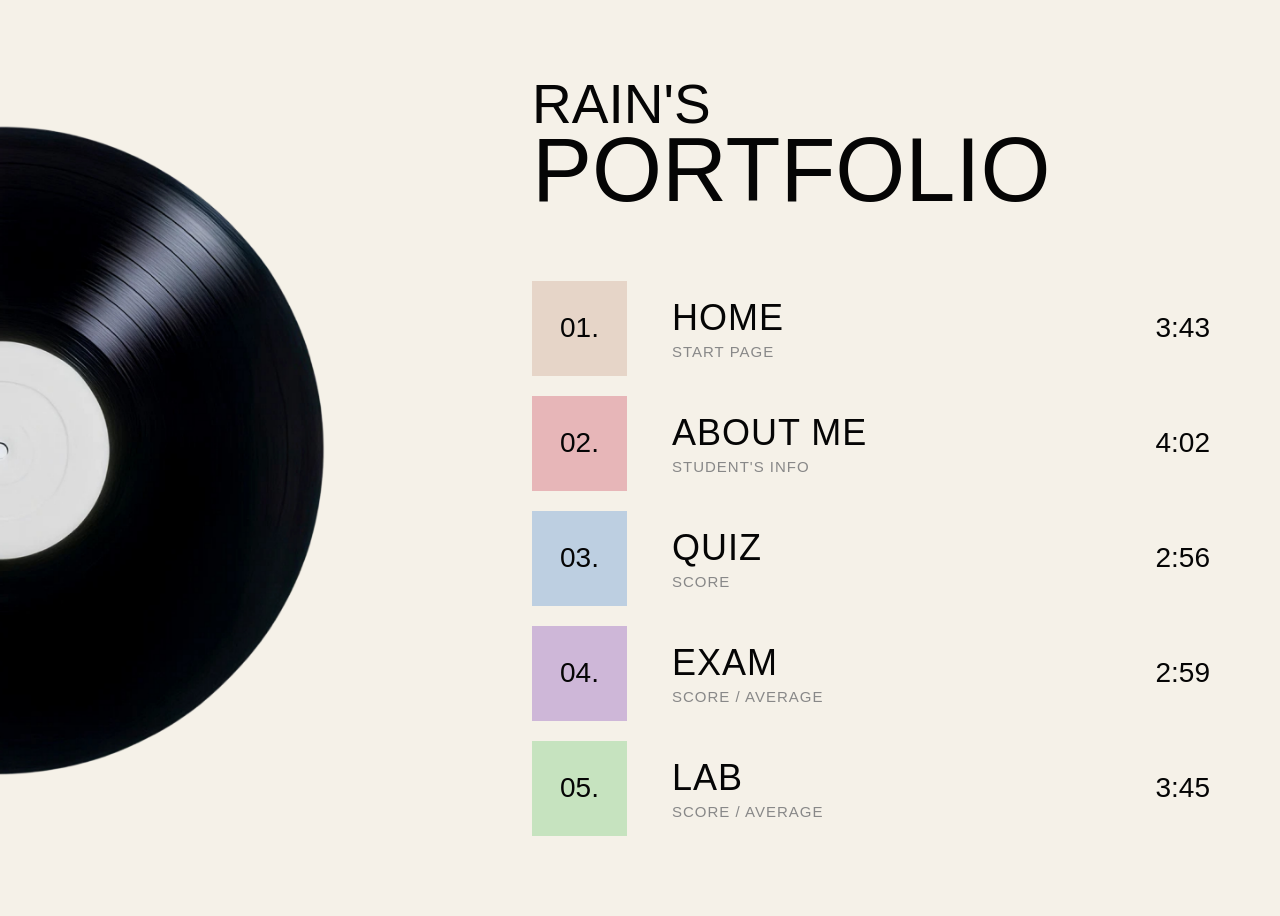
==== index.html @ 3cf951f6 "Fix image source path in index.html Updated image source path for vinyl record." ====
<!DOCTYPE html>
<html lang="en">

<head>
    <meta charset="UTF-8">
    <meta name="viewport" content="width=device-width, initial-scale=1.0">

    <title>Rain's Portfolio</title>

    <link rel="stylesheet" href="style.css">
</head>

<body>

    <div class="portfolio">

        <!-- LEFT SIDE -->
        <section class="left-side">

            <img src="vinyl.png" alt="Vinyl record" class="vinyl">

        </section>


        <!-- RIGHT SIDE -->
        <section class="right-side">

            <h1>
                <span>RAIN'S</span>
                PORTFOLIO
            </h1>


            <!-- MENU -->

            <div class="menu">

                <a href="#" class="menu-item">

                    <div class="number home">
                        01.
                    </div>

                    <div class="info">
                        <div class="title">HOME</div>
                        <div class="subtitle">START PAGE</div>
                    </div>

                    <div class="time">
                        3:43
                    </div>

                </a>


                <a href="about.html" class="menu-item">

                    <div class="number about">
                        02.
                    </div>

                    <div class="info">
                        <div class="title">ABOUT ME</div>
                        <div class="subtitle">STUDENT'S INFO</div>
                    </div>

                    <div class="time">
                        4:02
                    </div>

                </a>


                <a href="quiz.html" class="menu-item">

                    <div class="number quiz">
                        03.
                    </div>

                    <div class="info">
                        <div class="title">QUIZ</div>
                        <div class="subtitle">SCORE</div>
                    </div>

                    <div class="time">
                        2:56
                    </div>

                </a>


                <a href="exam.html" class="menu-item">

                    <div class="number exam">
                        04.
                    </div>

                    <div class="info">
                        <div class="title">EXAM</div>
                        <div class="subtitle">SCORE / AVERAGE</div>
                    </div>

                    <div class="time">
                        2:59
                    </div>

                </a>


                <a href="lab.html" class="menu-item">

                    <div class="number lab">
                        05.
                    </div>

                    <div class="info">
                        <div class="title">LAB</div>
                        <div class="subtitle">SCORE / AVERAGE</div>
                    </div>

                    <div class="time">
                        3:45
                    </div>

                </a>

            </div>

        </section>

    </div>

</body>

</html>
---- style.css ----
* {
    margin: 0;
    padding: 0;
    box-sizing: border-box;
}


body {
    background-color: #f5f1e8;
    color: #050505;
    font-family: Arial, Helvetica, sans-serif;
}


/* MAIN PAGE */

.portfolio {
    min-height: 100vh;
    display: flex;
    overflow: hidden;
}


/* LEFT SIDE */

.left-side {
    width: 40%;
    height: 100vh;

    display: flex;
    align-items: center;

    overflow: hidden;
}


.vinyl {
    width: 700px;
    height: 700px;

    object-fit: contain;

    position: relative;
    left: -350px;
}


/* RIGHT SIDE */

.right-side {
    width: 60%;

    padding: 80px 70px 60px 20px;
}


/* TITLE */

h1 {
    font-size: 90px;
    font-weight: 400;

    line-height: 0.9;

    margin-bottom: 70px;
}


h1 span {
    display: block;

    font-size: 55px;
}


/* MENU */

.menu {
    width: 100%;
}


.menu-item {
    display: flex;
    align-items: center;

    width: 100%;

    margin-bottom: 20px;

    text-decoration: none;

    color: #050505;
}


/* NUMBER BOX */

.number {
    width: 95px;
    height: 95px;

    display: flex;
    align-items: center;
    justify-content: center;

    flex-shrink: 0;

    font-size: 28px;
}


/* COLORS */

.home {
    background-color: #e6d5c8;
}

.about {
    background-color: #e7b6b8;
}

.quiz {
    background-color: #bdcfe1;
}

.exam {
    background-color: #ceb7d8;
}

.lab {
    background-color: #c6e3bf;
}


/* MENU TEXT */

.info {
    margin-left: 45px;
}


.title {
    font-size: 36px;
    letter-spacing: 1px;
}


.subtitle {
    margin-top: 4px;

    font-size: 15px;

    color: #888;
    letter-spacing: 1px;
}


/* TIME */

.time {
    margin-left: auto;

    font-size: 28px;
}


/* HOVER */

.menu-item:hover .title {
    text-decoration: underline;
}


.menu-item:hover .number {
    transform: scale(1.05);

    transition: 0.2s;
}


/* ABOUT ME PAGE */

.about-page {
    min-height: 100vh;
    background-color: #f5f1e8;
    padding: 45px 50px 35px;
}


/* TOP */

.about-top {
    display: flex;
    align-items: center;
    width: 100%;
}

.page-number {
    font-size: 48px;
    flex-shrink: 0;
}

.top-line {
    height: 8px;
    background-color: #050505;
    flex: 1;
    margin-left: 20px;
}


/* MAIN CONTENT */

.about-content {
    display: flex;
    justify-content: space-between;
    align-items: center;

    max-width: 1280px;
    margin: 70px auto 0;
}


/* TEXT */

.about-text {
    width: 58%;
}

.about-text h1 {
    font-size: 90px;
    font-weight: 400;
    line-height: 1;

    margin-bottom: 50px;
}

.about-text p {
    font-size: 28px;
    line-height: 1.5;
    letter-spacing: 1px;

    max-width: 700px;
}

.about-text strong {
    font-weight: 700;
}


/* PHOTO */

.student-photo {
    width: 440px;
    height: 650px;
    overflow: hidden;
}

.student-photo img {
    width: 100%;
    height: 100%;

    object-fit: cover;
}


/* BOTTOM NAVIGATION */

.about-navigation {
    display: flex;
    align-items: center;
    justify-content: center;

    gap: 35px;

    margin-top: 70px;
}

.about-navigation a {
    text-decoration: none;
    color: #050505;
}

.about-navigation a:first-child,
.about-navigation a:last-child {
    font-size: 70px;
    line-height: 1;
}

.home-link {
    font-size: 32px;
    letter-spacing: 2px;
}


/* QUIZ PAGE */

.quiz-page {
    min-height: 100vh;
    background-color: #f5f1e8;

    padding: 45px 50px 35px;
}


/* TOP */

.quiz-top {
    display: flex;
    align-items: center;
    width: 100%;
}

.quiz-top .page-number {
    font-size: 48px;
    flex-shrink: 0;
}

.quiz-top .top-line {
    height: 8px;
    background-color: #050505;

    flex: 1;
    margin-left: 20px;
}


/* TITLE */

.quiz-title {
    text-align: center;

    font-size: 90px;
    font-weight: 400;

    margin-top: 65px;
    margin-bottom: 70px;
}


/* QUIZ GRID */

.quiz-grid {
    width: 90%;
    max-width: 1250px;

    margin: 0 auto;

    display: grid;

    grid-template-columns: repeat(3, 1fr);

    gap: 67px 75px;
}


/* QUIZ CARD */

.quiz-card {
    height: 225px;

    background-color: #d9d9d9;
}


/* ACTIVE QUIZ */

.quiz-card.active {
    background-color: #202020;

    border: 3px solid #00c853;

    color: white;

    padding: 14px;
}


/* QUIZ NAME */

.quiz-name {
    font-size: 25px;

    letter-spacing: 1px;
}


/* SCORE */

.quiz-score {
    text-align: center;

    font-size: 25px;

    line-height: 1.35;

    margin-top: 35px;
}


/* DATE */

.quiz-date {
    font-size: 20px;

    color: #d0d0d0;

    letter-spacing: 2px;

    margin-top: 42px;
}


/* BOTTOM NAVIGATION */

.quiz-navigation {
    display: flex;

    align-items: center;
    justify-content: center;

    gap: 35px;

    margin-top: 80px;
}

.quiz-navigation a {
    text-decoration: none;
    color: #050505;
}

.quiz-navigation a:first-child,
.quiz-navigation a:last-child {
    font-size: 70px;
    line-height: 1;
}

.quiz-navigation .home-link {
    font-size: 32px;
    letter-spacing: 2px;
}


/* EXAM PAGE */

.exam-page {
    min-height: 100vh;
    background-color: #f5f1e8;

    padding: 45px 50px 35px;
}


/* TOP */

.exam-top {
    display: flex;
    align-items: center;
    width: 100%;
}

.exam-top .page-number {
    font-size: 48px;
    flex-shrink: 0;
}

.exam-top .top-line {
    height: 8px;
    background-color: #050505;

    flex: 1;
    margin-left: 20px;
}


/* TITLE */

.exam-title {
    text-align: center;

    font-size: 90px;
    font-weight: 400;

    margin-top: 95px;
    margin-bottom: 65px;
}


/* EXAM GRID */

.exam-grid {
    width: 90%;
    max-width: 1250px;

    margin: 0 auto;

    display: grid;

    grid-template-columns: repeat(3, 1fr);

    gap: 75px;
}


/* COLUMN */

.exam-column h2 {
    font-size: 42px;
    font-weight: 400;

    margin-bottom: 10px;
}


/* EXAM CARD */

.exam-card {
    width: 100%;
    height: 330px;

    background-color: #d9d9d9;
}


/* BOTTOM NAVIGATION */

.exam-navigation {
    display: flex;

    align-items: center;
    justify-content: center;

    gap: 35px;

    margin-top: 85px;
}

.exam-navigation a {
    text-decoration: none;
    color: #050505;
}

.exam-navigation a:first-child,
.exam-navigation a:last-child {
    font-size: 70px;
    line-height: 1;
}

.exam-navigation .home-link {
    font-size: 32px;
    letter-spacing: 2px;
}


/* LABORATORY PAGE */

.lab-page {
    min-height: 100vh;
    background-color: #f5f1e8;

    padding: 45px 50px 35px;
}


/* TOP */

.lab-top {
    display: flex;
    align-items: center;
    width: 100%;
}

.lab-top .page-number {
    font-size: 48px;
    flex-shrink: 0;
}

.lab-top .top-line {
    height: 8px;
    background-color: #050505;

    flex: 1;
    margin-left: 20px;
}


/* TITLE */

.lab-title {
    text-align: center;

    font-size: 90px;
    font-weight: 400;

    margin-top: 65px;
    margin-bottom: 70px;
}


/* LAB GRID */

.lab-grid {
    width: 90%;
    max-width: 1250px;

    margin: 0 auto;

    display: grid;

    grid-template-columns: repeat(3, 1fr);

    gap: 67px 75px;
}


/* LAB CARD */

.lab-card {
    height: 225px;

    background-color: #d9d9d9;
}


/* BOTTOM NAVIGATION */

.lab-navigation {
    display: flex;

    align-items: center;
    justify-content: center;

    gap: 35px;

    margin-top: 80px;
}

.lab-navigation a {
    text-decoration: none;
    color: #050505;
}

.lab-navigation a:first-child {
    font-size: 70px;
    line-height: 1;
}

.lab-navigation .home-link {
    font-size: 32px;
    letter-spacing: 2px;
}
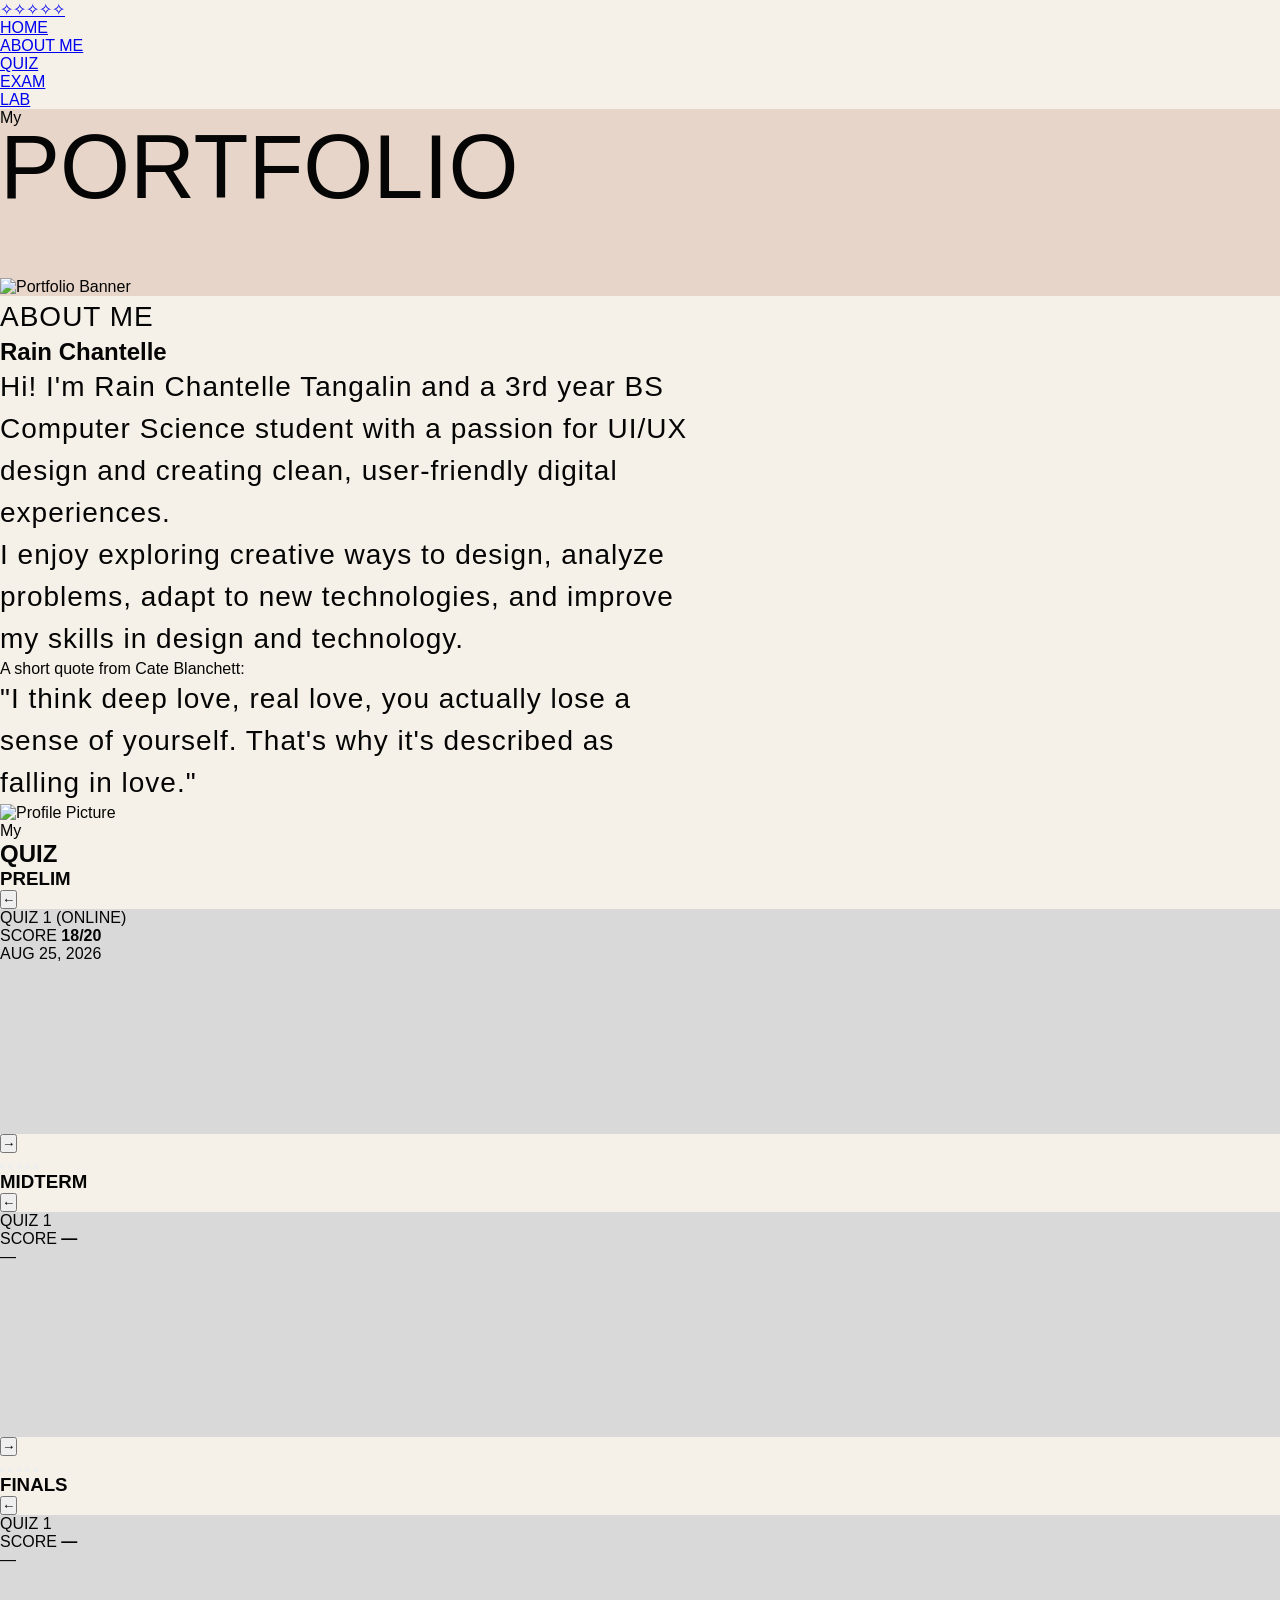
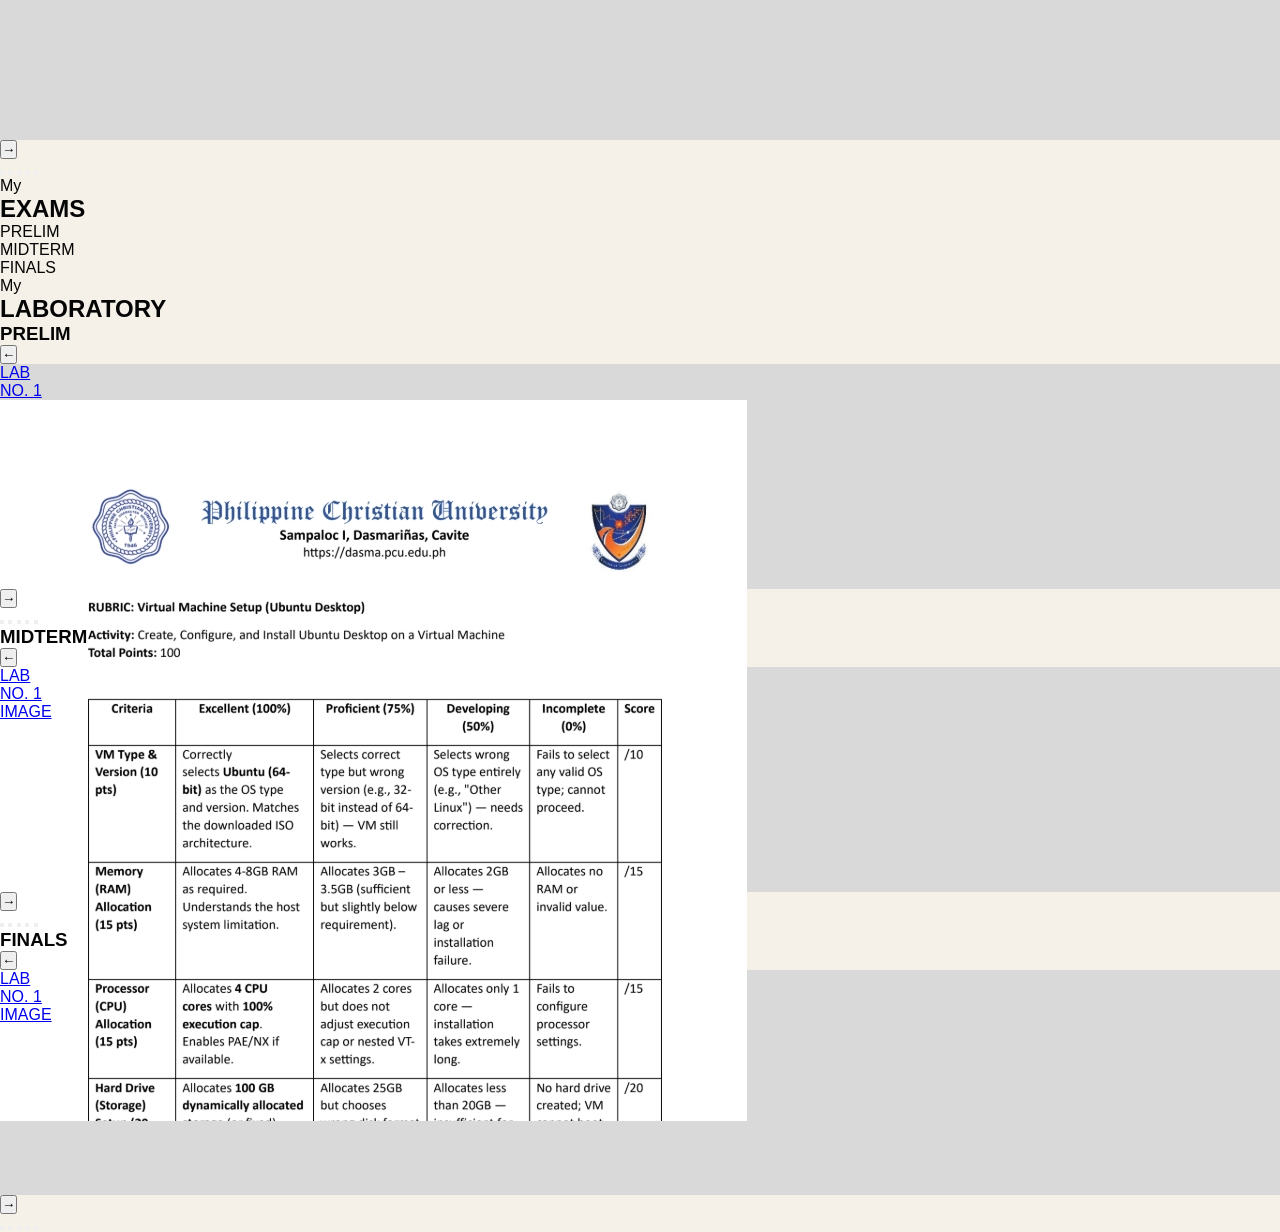
==== commit 15bcbcfc: "Modify greeting output from 'Hello' to 'Goodbye'" ====
--- a/index.html
+++ b/index.html
@@ -5,130 +5,1600 @@
     <meta charset="UTF-8">
     <meta name="viewport" content="width=device-width, initial-scale=1.0">
 
-    <title>Rain's Portfolio</title>
+    <title>Rain Chantelle | Portfolio</title>
 
     <link rel="stylesheet" href="style.css">
 </head>
 
 <body>
 
-    <div class="portfolio">
-
-        <!-- LEFT SIDE -->
-        <section class="left-side">
-
-            <img src="vinyl.png" alt="Vinyl record" class="vinyl">
+    <!-- =========================================================
+         FIXED NAVIGATION BAR
+    ========================================================== -->
+
+    <nav class="navbar">
+
+        <a href="#home" class="logo">
+            ✧✧✧✧✧
+        </a>
+
+        <ul class="nav-links">
+
+            <li>
+                <a href="#home">HOME</a>
+            </li>
+
+            <li>
+                <a href="#about">ABOUT ME</a>
+            </li>
+
+            <li>
+                <a href="#quiz">QUIZ</a>
+            </li>
+
+            <li>
+                <a href="#exam">EXAM</a>
+            </li>
+
+            <li>
+                <a href="#lab">LAB</a>
+            </li>
+
+        </ul>
+
+    </nav>
+
+
+    <!-- =========================================================
+         MAIN WEBSITE
+    ========================================================== -->
+
+    <main>
+
+
+        <!-- =====================================================
+             HOME
+        ====================================================== -->
+
+        <section id="home" class="home">
+
+            <div class="hero-title">
+
+                <span class="my-script">
+                    My
+                </span>
+
+                <div class="portfolio-title">
+
+                    <span class="title-line"></span>
+
+                    <h1>
+                        PORTFOLIO
+                    </h1>
+
+                    <span class="title-line"></span>
+
+                </div>
+
+            </div>
+
+
+            <img
+                src="jazz.png"
+                alt="Portfolio Banner"
+                class="people-image"
+            >
 
         </section>
 
 
-        <!-- RIGHT SIDE -->
-        <section class="right-side">
-
-            <h1>
-                <span>RAIN'S</span>
-                PORTFOLIO
-            </h1>
-
-
-            <!-- MENU -->
-
-            <div class="menu">
-
-                <a href="#" class="menu-item">
-
-                    <div class="number home">
-                        01.
+
+        <!-- =====================================================
+             ABOUT ME
+        ====================================================== -->
+
+        <section id="about" class="section">
+
+            <div class="about-container">
+
+                <div class="about-text">
+
+                    <p class="section-label">
+                        ABOUT ME
+                    </p>
+
+                    <h2>
+                        Rain Chantelle
+                    </h2>
+
+                    <p class="description">
+
+                        Hi! I'm Rain Chantelle Tangalin and a 3rd year
+                        BS Computer Science student with a passion for
+                        UI/UX design and creating clean, user-friendly
+                        digital experiences.
+
+                    </p>
+
+                    <p class="description">
+
+                        I enjoy exploring creative ways to design,
+                        analyze problems, adapt to new technologies,
+                        and improve my skills in design and technology.
+
+                    </p>
+
+
+                    <div class="quote">
+
+                        <span>
+                            A short quote from Cate Blanchett:
+                        </span>
+
+                        <p>
+                            "I think deep love, real love, you actually
+                            lose a sense of yourself. That's why it's
+                            described as falling in love."
+                        </p>
+
                     </div>
 
-                    <div class="info">
-                        <div class="title">HOME</div>
-                        <div class="subtitle">START PAGE</div>
+                </div>
+
+
+                <div class="profile-container">
+
+                    <img
+                        src="SAM_1531.jpg"
+                        alt="Profile Picture"
+                        class="profile-image"
+                    >
+
+                </div>
+
+            </div>
+
+        </section>
+
+
+
+        <!-- =====================================================
+             QUIZ
+        ====================================================== -->
+
+        <section id="quiz" class="section">
+
+            <div class="section-heading">
+
+                <span class="heading-script">
+                    My
+                </span>
+
+                <h2>
+                    QUIZ
+                </h2>
+
+            </div>
+
+
+            <div class="quiz-container">
+
+
+                <!-- =================================================
+                     PRELIM
+                ================================================== -->
+
+                <div class="quiz-column">
+
+                    <h3>
+                        PRELIM
+                    </h3>
+
+
+                    <div class="quiz-card-wrapper">
+
+                        <!-- PREVIOUS -->
+                        <button
+                            class="quiz-arrow quiz-prev"
+                            type="button"
+                            aria-label="Previous Prelim Quiz"
+                        >
+                            ←
+                        </button>
+
+
+                        <!-- QUIZ CARD -->
+                        <div class="quiz-card">
+
+                            <p class="quiz-number">
+                                QUIZ 1 (ONLINE)
+                            </p>
+
+                            <div class="score">
+                                SCORE
+
+                                <strong>
+                                    18/20
+                                </strong>
+                            </div>
+
+                            <p class="date">
+                                AUG 25, 2026
+                            </p>
+
+                        </div>
+
+
+                        <!-- NEXT -->
+                        <button
+                            class="quiz-arrow quiz-next"
+                            type="button"
+                            aria-label="Next Prelim Quiz"
+                        >
+                            →
+                        </button>
+
                     </div>
 
-                    <div class="time">
-                        3:43
+
+                    <!-- QUIZ DOTS -->
+
+                    <div class="quiz-dots">
+
+                        <button
+                            class="quiz-dot active"
+                            type="button"
+                            aria-label="Go to Prelim Quiz 1"
+                        ></button>
+
+                        <button
+                            class="quiz-dot"
+                            type="button"
+                            aria-label="Go to Prelim Quiz 2"
+                        ></button>
+
+                        <button
+                            class="quiz-dot"
+                            type="button"
+                            aria-label="Go to Prelim Quiz 3"
+                        ></button>
+
+                        <button
+                            class="quiz-dot"
+                            type="button"
+                            aria-label="Go to Prelim Quiz 4"
+                        ></button>
+
+                        <button
+                            class="quiz-dot"
+                            type="button"
+                            aria-label="Go to Prelim Quiz 5"
+                        ></button>
+
                     </div>
 
-                </a>
-
-
-                <a href="about.html" class="menu-item">
-
-                    <div class="number about">
-                        02.
+                </div>
+
+
+
+                <!-- =================================================
+                     MIDTERM
+                ================================================== -->
+
+                <div class="quiz-column">
+
+                    <h3>
+                        MIDTERM
+                    </h3>
+
+
+                    <div class="quiz-card-wrapper">
+
+                        <!-- PREVIOUS -->
+                        <button
+                            class="quiz-arrow quiz-prev"
+                            type="button"
+                            aria-label="Previous Midterm Quiz"
+                        >
+                            ←
+                        </button>
+
+
+                        <!-- QUIZ CARD -->
+                        <div class="quiz-card">
+
+                            <p class="quiz-number">
+                                QUIZ 1
+                            </p>
+
+                            <div class="score">
+                                SCORE
+
+                                <strong>
+                                    —
+                                </strong>
+                            </div>
+
+                            <p class="date">
+                                —
+                            </p>
+
+                        </div>
+
+
+                        <!-- NEXT -->
+                        <button
+                            class="quiz-arrow quiz-next"
+                            type="button"
+                            aria-label="Next Midterm Quiz"
+                        >
+                            →
+                        </button>
+
                     </div>
 
-                    <div class="info">
-                        <div class="title">ABOUT ME</div>
-                        <div class="subtitle">STUDENT'S INFO</div>
+
+                    <!-- QUIZ DOTS -->
+
+                    <div class="quiz-dots">
+
+                        <button
+                            class="quiz-dot active"
+                            type="button"
+                            aria-label="Go to Midterm Quiz 1"
+                        ></button>
+
+                        <button
+                            class="quiz-dot"
+                            type="button"
+                            aria-label="Go to Midterm Quiz 2"
+                        ></button>
+
+                        <button
+                            class="quiz-dot"
+                            type="button"
+                            aria-label="Go to Midterm Quiz 3"
+                        ></button>
+
+                        <button
+                            class="quiz-dot"
+                            type="button"
+                            aria-label="Go to Midterm Quiz 4"
+                        ></button>
+
+                        <button
+                            class="quiz-dot"
+                            type="button"
+                            aria-label="Go to Midterm Quiz 5"
+                        ></button>
+
                     </div>
 
-                    <div class="time">
-                        4:02
+                </div>
+
+
+
+                <!-- =================================================
+                     FINALS
+                ================================================== -->
+
+                <div class="quiz-column">
+
+                    <h3>
+                        FINALS
+                    </h3>
+
+
+                    <div class="quiz-card-wrapper">
+
+                        <!-- PREVIOUS -->
+                        <button
+                            class="quiz-arrow quiz-prev"
+                            type="button"
+                            aria-label="Previous Finals Quiz"
+                        >
+                            ←
+                        </button>
+
+
+                        <!-- QUIZ CARD -->
+                        <div class="quiz-card">
+
+                            <p class="quiz-number">
+                                QUIZ 1
+                            </p>
+
+                            <div class="score">
+                                SCORE
+
+                                <strong>
+                                    —
+                                </strong>
+                            </div>
+
+                            <p class="date">
+                                —
+                            </p>
+
+                        </div>
+
+
+                        <!-- NEXT -->
+                        <button
+                            class="quiz-arrow quiz-next"
+                            type="button"
+                            aria-label="Next Finals Quiz"
+                        >
+                            →
+                        </button>
+
                     </div>
 
-                </a>
-
-
-                <a href="quiz.html" class="menu-item">
-
-                    <div class="number quiz">
-                        03.
+
+                    <!-- QUIZ DOTS -->
+
+                    <div class="quiz-dots">
+
+                        <button
+                            class="quiz-dot active"
+                            type="button"
+                            aria-label="Go to Finals Quiz 1"
+                        ></button>
+
+                        <button
+                            class="quiz-dot"
+                            type="button"
+                            aria-label="Go to Finals Quiz 2"
+                        ></button>
+
+                        <button
+                            class="quiz-dot"
+                            type="button"
+                            aria-label="Go to Finals Quiz 3"
+                        ></button>
+
+                        <button
+                            class="quiz-dot"
+                            type="button"
+                            aria-label="Go to Finals Quiz 4"
+                        ></button>
+
+                        <button
+                            class="quiz-dot"
+                            type="button"
+                            aria-label="Go to Finals Quiz 5"
+                        ></button>
+
                     </div>
 
-                    <div class="info">
-                        <div class="title">QUIZ</div>
-                        <div class="subtitle">SCORE</div>
+                </div>
+
+            </div>
+
+        </section>
+
+
+
+        <!-- =====================================================
+             EXAMS
+        ====================================================== -->
+
+        <section id="exam" class="section">
+
+            <div class="section-heading">
+
+                <span class="heading-script">
+                    My
+                </span>
+
+                <h2>
+                    EXAMS
+                </h2>
+
+            </div>
+
+
+            <div class="exam-container">
+
+                <!-- PRELIM -->
+                <div class="exam-item">
+
+                    <div class="exam-circle">
                     </div>
 
-                    <div class="time">
-                        2:56
+                    <p>
+                        PRELIM
+                    </p>
+
+                </div>
+
+
+                <!-- MIDTERM -->
+                <div class="exam-item">
+
+                    <div class="exam-circle">
                     </div>
 
-                </a>
-
-
-                <a href="exam.html" class="menu-item">
-
-                    <div class="number exam">
-                        04.
+                    <p>
+                        MIDTERM
+                    </p>
+
+                </div>
+
+
+                <!-- FINALS -->
+                <div class="exam-item">
+
+                    <div class="exam-circle">
                     </div>
 
-                    <div class="info">
-                        <div class="title">EXAM</div>
-                        <div class="subtitle">SCORE / AVERAGE</div>
+                    <p>
+                        FINALS
+                    </p>
+
+                </div>
+
+            </div>
+
+        </section>
+
+
+
+        <!-- =====================================================
+             LABORATORY
+        ====================================================== -->
+
+        <section id="lab" class="section lab-section">
+
+
+            <!-- LABORATORY HEADING -->
+
+            <div class="section-heading lab-heading">
+
+                <span class="heading-script">
+                    My
+                </span>
+
+                <h2>
+                    LABORATORY
+                </h2>
+
+            </div>
+
+
+            <!-- LAB COLUMNS -->
+
+            <div class="lab-container">
+
+
+                <!-- =================================================
+                     PRELIM
+                ================================================== -->
+
+                <div class="lab-column">
+
+                    <h3>
+                        PRELIM
+                    </h3>
+
+
+                    <div class="lab-card-wrapper">
+
+                        <!-- LEFT ARROW -->
+
+                        <button
+                            class="lab-arrow lab-prev"
+                            type="button"
+                            aria-label="Previous Prelim Laboratory"
+                        >
+                            ←
+                        </button>
+
+
+                        <!-- LAB CARD -->
+
+                        <a
+                            class="lab-card-link"
+                            href="YOUR_PRELIM_LAB1_PDF_LINK_HERE"
+                            target="_blank"
+                            rel="noopener noreferrer"
+                        >
+
+                            <div class="lab-card">
+
+                                <p class="lab-number">
+                                    LAB<br>
+                                    NO. 1
+                                </p>
+
+                                <img
+                                    src="lab_1.jpg"
+                                    alt="Laboratory 1"
+                                    class="lab-image"
+                                >
+
+                            </div>
+
+                        </a>
+
+
+                        <!-- RIGHT ARROW -->
+
+                        <button
+                            class="lab-arrow lab-next"
+                            type="button"
+                            aria-label="Next Prelim Laboratory"
+                        >
+                            →
+                        </button>
+
                     </div>
 
-                    <div class="time">
-                        2:59
+
+                    <!-- LAB DOTS -->
+
+                    <div class="lab-dots">
+
+                        <button
+                            class="lab-dot active"
+                            type="button"
+                            aria-label="Go to Laboratory 1"
+                        ></button>
+
+                        <button
+                            class="lab-dot"
+                            type="button"
+                            aria-label="Go to Laboratory 2"
+                        ></button>
+
+                        <button
+                            class="lab-dot"
+                            type="button"
+                            aria-label="Go to Laboratory 3"
+                        ></button>
+
+                        <button
+                            class="lab-dot"
+                            type="button"
+                            aria-label="Go to Laboratory 4"
+                        ></button>
+
+                        <button
+                            class="lab-dot"
+                            type="button"
+                            aria-label="Go to Laboratory 5"
+                        ></button>
+
                     </div>
 
-                </a>
-
-
-                <a href="lab.html" class="menu-item">
-
-                    <div class="number lab">
-                        05.
+                </div>
+
+
+
+                <!-- =================================================
+                     MIDTERM
+                ================================================== -->
+
+                <div class="lab-column">
+
+                    <h3>
+                        MIDTERM
+                    </h3>
+
+
+                    <div class="lab-card-wrapper">
+
+                        <!-- LEFT ARROW -->
+
+                        <button
+                            class="lab-arrow lab-prev"
+                            type="button"
+                            aria-label="Previous Midterm Laboratory"
+                        >
+                            ←
+                        </button>
+
+
+                        <!-- LAB CARD -->
+
+                        <a
+                            class="lab-card-link"
+                            href="#"
+                            target="_blank"
+                            rel="noopener noreferrer"
+                        >
+
+                            <div class="lab-card">
+
+                                <p class="lab-number">
+                                    LAB<br>
+                                    NO. 1
+                                </p>
+
+                                <div class="lab-placeholder">
+                                    IMAGE
+                                </div>
+
+                            </div>
+
+                        </a>
+
+
+                        <!-- RIGHT ARROW -->
+
+                        <button
+                            class="lab-arrow lab-next"
+                            type="button"
+                            aria-label="Next Midterm Laboratory"
+                        >
+                            →
+                        </button>
+
                     </div>
 
-                    <div class="info">
-                        <div class="title">LAB</div>
-                        <div class="subtitle">SCORE / AVERAGE</div>
+
+                    <!-- LAB DOTS -->
+
+                    <div class="lab-dots">
+
+                        <button
+                            class="lab-dot active"
+                            type="button"
+                            aria-label="Go to Laboratory 1"
+                        ></button>
+
+                        <button
+                            class="lab-dot"
+                            type="button"
+                            aria-label="Go to Laboratory 2"
+                        ></button>
+
+                        <button
+                            class="lab-dot"
+                            type="button"
+                            aria-label="Go to Laboratory 3"
+                        ></button>
+
+                        <button
+                            class="lab-dot"
+                            type="button"
+                            aria-label="Go to Laboratory 4"
+                        ></button>
+
+                        <button
+                            class="lab-dot"
+                            type="button"
+                            aria-label="Go to Laboratory 5"
+                        ></button>
+
                     </div>
 
-                    <div class="time">
-                        3:45
+                </div>
+
+
+
+                <!-- =================================================
+                     FINALS
+                ================================================== -->
+
+                <div class="lab-column">
+
+                    <h3>
+                        FINALS
+                    </h3>
+
+
+                    <div class="lab-card-wrapper">
+
+                        <!-- LEFT ARROW -->
+
+                        <button
+                            class="lab-arrow lab-prev"
+                            type="button"
+                            aria-label="Previous Finals Laboratory"
+                        >
+                            ←
+                        </button>
+
+
+                        <!-- LAB CARD -->
+
+                        <a
+                            class="lab-card-link"
+                            href="#"
+                            target="_blank"
+                            rel="noopener noreferrer"
+                        >
+
+                            <div class="lab-card">
+
+                                <p class="lab-number">
+                                    LAB<br>
+                                    NO. 1
+                                </p>
+
+                                <div class="lab-placeholder">
+                                    IMAGE
+                                </div>
+
+                            </div>
+
+                        </a>
+
+
+                        <!-- RIGHT ARROW -->
+
+                        <button
+                            class="lab-arrow lab-next"
+                            type="button"
+                            aria-label="Next Finals Laboratory"
+                        >
+                            →
+                        </button>
+
                     </div>
 
-                </a>
+
+                    <!-- LAB DOTS -->
+
+                    <div class="lab-dots">
+
+                        <button
+                            class="lab-dot active"
+                            type="button"
+                            aria-label="Go to Laboratory 1"
+                        ></button>
+
+                        <button
+                            class="lab-dot"
+                            type="button"
+                            aria-label="Go to Laboratory 2"
+                        ></button>
+
+                        <button
+                            class="lab-dot"
+                            type="button"
+                            aria-label="Go to Laboratory 3"
+                        ></button>
+
+                        <button
+                            class="lab-dot"
+                            type="button"
+                            aria-label="Go to Laboratory 4"
+                        ></button>
+
+                        <button
+                            class="lab-dot"
+                            type="button"
+                            aria-label="Go to Laboratory 5"
+                        ></button>
+
+                    </div>
+
+                </div>
 
             </div>
 
         </section>
 
-    </div>
+    </main>
+
+
+
+    <!-- =========================================================
+         JAVASCRIPT
+         NAVIGATION + QUIZ CAROUSEL + LAB CAROUSEL
+    ========================================================== -->
+
+    <script>
+
+        /* =========================================================
+           NAVIGATION ACTIVE LINK
+        ========================================================== */
+
+        const sections = document.querySelectorAll("section");
+        const navLinks = document.querySelectorAll(".nav-links a");
+
+        const observer = new IntersectionObserver(
+
+            (entries) => {
+
+                entries.forEach((entry) => {
+
+                    if (entry.isIntersecting) {
+
+                        navLinks.forEach((link) => {
+                            link.classList.remove("active");
+                        });
+
+                        const activeLink = document.querySelector(
+                            '.nav-links a[href="#' +
+                            entry.target.id +
+                            '"]'
+                        );
+
+                        if (activeLink) {
+                            activeLink.classList.add("active");
+                        }
+
+                    }
+
+                });
+
+            },
+
+            {
+                threshold: 0.4
+            }
+
+        );
+
+        sections.forEach((section) => {
+            observer.observe(section);
+        });
+
+
+
+        /* =========================================================
+           QUIZ CAROUSEL
+        ========================================================== */
+
+        const quizColumns =
+            document.querySelectorAll(".quiz-column");
+
+
+        quizColumns.forEach((column, columnIndex) => {
+
+            const card =
+                column.querySelector(".quiz-card");
+
+            const quizNumber =
+                column.querySelector(".quiz-number");
+
+            const score =
+                column.querySelector(".score strong");
+
+            const date =
+                column.querySelector(".date");
+
+            const nextButton =
+                column.querySelector(".quiz-next");
+
+            const prevButton =
+                column.querySelector(".quiz-prev");
+
+            const dots =
+                column.querySelectorAll(".quiz-dot");
+
+
+            let currentQuiz = 0;
+
+
+
+            /* =====================================================
+               QUIZ DATA
+
+               CHANGE THESE VALUES WHEN YOU ADD YOUR REAL QUIZZES
+            ====================================================== */
+
+            const quizData = [
+
+                /* =========================
+                   PRELIM
+                ========================= */
+
+                [
+                    {
+                        number: "1 (ONLINE)",
+                        score: "18/20",
+                        date: "AUG 25, 2026"
+                    },
+
+                    {
+                        number: "2",
+                        score: "—",
+                        date: "—"
+                    },
+
+                    {
+                        number: "3",
+                        score: "—",
+                        date: "—"
+                    },
+
+                    {
+                        number: "4",
+                        score: "—",
+                        date: "—"
+                    },
+
+                    {
+                        number: "5",
+                        score: "—",
+                        date: "—"
+                    }
+                ],
+
+
+                /* =========================
+                   MIDTERM
+                ========================= */
+
+                [
+                    {
+                        number: "1",
+                        score: "—",
+                        date: "—"
+                    },
+
+                    {
+                        number: "2",
+                        score: "—",
+                        date: "—"
+                    },
+
+                    {
+                        number: "3",
+                        score: "—",
+                        date: "—"
+                    },
+
+                    {
+                        number: "4",
+                        score: "—",
+                        date: "—"
+                    },
+
+                    {
+                        number: "5",
+                        score: "—",
+                        date: "—"
+                    }
+                ],
+
+
+                /* =========================
+                   FINALS
+                ========================= */
+
+                [
+                    {
+                        number: "1",
+                        score: "—",
+                        date: "—"
+                    },
+
+                    {
+                        number: "2",
+                        score: "—",
+                        date: "—"
+                    },
+
+                    {
+                        number: "3",
+                        score: "—",
+                        date: "—"
+                    },
+
+                    {
+                        number: "4",
+                        score: "—",
+                        date: "—"
+                    },
+
+                    {
+                        number: "5",
+                        score: "—",
+                        date: "—"
+                    }
+                ]
+
+            ];
+
+
+            const quizzes =
+                quizData[columnIndex];
+
+
+
+            /* =====================================================
+               SHOW QUIZ
+            ====================================================== */
+
+            function showQuiz(index) {
+
+                currentQuiz = index;
+
+                const quiz =
+                    quizzes[currentQuiz];
+
+
+                /* UPDATE QUIZ NUMBER */
+
+                quizNumber.textContent =
+                    "QUIZ " + quiz.number;
+
+
+                /* UPDATE SCORE */
+
+                score.textContent =
+                    quiz.score;
+
+
+                /* UPDATE DATE */
+
+                date.textContent =
+                    quiz.date;
+
+
+                /* UPDATE ACTIVE DOT */
+
+                dots.forEach((dot, dotIndex) => {
+
+                    dot.classList.toggle(
+                        "active",
+                        dotIndex === currentQuiz
+                    );
+
+                });
+
+            }
+
+
+
+            /* =====================================================
+               NEXT QUIZ
+            ====================================================== */
+
+            nextButton.addEventListener(
+                "click",
+                () => {
+
+                    currentQuiz++;
+
+                    if (currentQuiz >= quizzes.length) {
+                        currentQuiz = 0;
+                    }
+
+                    showQuiz(currentQuiz);
+
+                }
+            );
+
+
+
+            /* =====================================================
+               PREVIOUS QUIZ
+            ====================================================== */
+
+            prevButton.addEventListener(
+                "click",
+                () => {
+
+                    currentQuiz--;
+
+                    if (currentQuiz < 0) {
+                        currentQuiz = quizzes.length - 1;
+                    }
+
+                    showQuiz(currentQuiz);
+
+                }
+            );
+
+
+
+            /* =====================================================
+               QUIZ DOTS
+            ====================================================== */
+
+            dots.forEach((dot, index) => {
+
+                dot.addEventListener(
+                    "click",
+                    () => {
+
+                        showQuiz(index);
+
+                    }
+                );
+
+            });
+
+
+
+            /* =====================================================
+               INITIAL QUIZ
+            ====================================================== */
+
+            showQuiz(0);
+
+        });
+
+
+
+/* =========================================================
+   LABORATORY CAROUSEL
+========================================================= */
+
+const labColumns =
+    document.querySelectorAll(".lab-column");
+
+
+/* =========================================================
+   LABORATORY DATA
+========================================================= */
+
+const labData = [
+
+    /* =========================
+       PRELIM
+    ========================= */
+
+    [
+        {
+            number: "1",
+            image: "lab_1.jpg",
+            pdf: "Tangalin_Elective.pdf"
+        },
+
+        {
+            number: "2",
+            image: "lab_2.jpg",
+            pdf: "Tangalin_Lab2.pdf"
+        },
+
+        {
+            number: "3",
+            image: "",
+            pdf: "#"
+        },
+
+        {
+            number: "4",
+            image: "",
+            pdf: "#"
+        },
+
+        {
+            number: "5",
+            image: "",
+            pdf: "#"
+        }
+    ],
+
+
+    /* =========================
+       MIDTERM
+    ========================= */
+
+    [
+        {
+            number: "1",
+            image: "",
+            pdf: "#"
+        },
+
+        {
+            number: "2",
+            image: "",
+            pdf: "#"
+        },
+
+        {
+            number: "3",
+            image: "",
+            pdf: "#"
+        },
+
+        {
+            number: "4",
+            image: "",
+            pdf: "#"
+        },
+
+        {
+            number: "5",
+            image: "",
+            pdf: "#"
+        }
+    ],
+
+
+    /* =========================
+       FINALS
+    ========================= */
+
+    [
+        {
+            number: "1",
+            image: "",
+            pdf: "#"
+        },
+
+        {
+            number: "2",
+            image: "",
+            pdf: "#"
+        },
+
+        {
+            number: "3",
+            image: "",
+            pdf: "#"
+        },
+
+        {
+            number: "4",
+            image: "",
+            pdf: "#"
+        },
+
+        {
+            number: "5",
+            image: "",
+            pdf: "#"
+        }
+    ]
+
+];
+
+
+
+/* =========================================================
+   CREATE CAROUSEL FOR EACH COLUMN
+========================================================= */
+
+labColumns.forEach((column, columnIndex) => {
+
+    const cardLink =
+        column.querySelector(".lab-card-link");
+
+    const card =
+        column.querySelector(".lab-card");
+
+    const dots =
+        column.querySelectorAll(".lab-dot");
+
+    const nextButton =
+        column.querySelector(".lab-next");
+
+    const prevButton =
+        column.querySelector(".lab-prev");
+
+
+    let currentSlide = 0;
+
+
+    /* Get the correct data for this column */
+
+    const labs =
+        labData[columnIndex];
+
+
+
+    /* =====================================================
+       SHOW LAB
+    ====================================================== */
+
+    function showLab(index) {
+
+        currentSlide = index;
+
+        const lab =
+            labs[currentSlide];
+
+
+        /* =================================================
+           UPDATE LAB NUMBER
+        ================================================== */
+
+        const number =
+            card.querySelector(".lab-number");
+
+        number.innerHTML =
+            "LAB<br>NO. " + lab.number;
+
+
+
+        /* =================================================
+           UPDATE PDF LINK
+        ================================================== */
+
+        cardLink.href =
+            lab.pdf;
+
+
+
+        /* =================================================
+           UPDATE IMAGE
+        ================================================== */
+
+        let image =
+            card.querySelector(".lab-image");
+
+        let placeholder =
+            card.querySelector(".lab-placeholder");
+
+
+
+        /* =================================================
+           HAS IMAGE
+        ================================================== */
+
+        if (lab.image !== "") {
+
+            /* Create image if it doesn't exist */
+
+            if (!image) {
+
+                image =
+                    document.createElement("img");
+
+                image.className =
+                    "lab-image";
+
+                image.alt =
+                    "Laboratory " + lab.number;
+
+                card.appendChild(image);
+
+            }
+
+
+            image.src =
+                lab.image;
+
+            image.style.display =
+                "block";
+
+
+            /* Hide placeholder */
+
+            if (placeholder) {
+
+                placeholder.style.display =
+                    "none";
+
+            }
+
+        }
+
+
+
+        /* =================================================
+           NO IMAGE
+        ================================================== */
+
+        else {
+
+            /* Hide image */
+
+            if (image) {
+
+                image.style.display =
+                    "none";
+
+            }
+
+
+            /* Create placeholder if needed */
+
+            if (!placeholder) {
+
+                placeholder =
+                    document.createElement("div");
+
+                placeholder.className =
+                    "lab-placeholder";
+
+                placeholder.textContent =
+                    "IMAGE";
+
+                card.appendChild(placeholder);
+
+            }
+
+
+            placeholder.style.display =
+                "flex";
+
+        }
+
+
+
+        /* =================================================
+           UPDATE DOTS
+        ================================================== */
+
+        dots.forEach((dot, dotIndex) => {
+
+            dot.classList.toggle(
+                "active",
+                dotIndex === currentSlide
+            );
+
+        });
+
+    }
+
+
+
+    /* =====================================================
+       NEXT LAB
+    ====================================================== */
+
+    nextButton.addEventListener(
+        "click",
+        () => {
+
+            currentSlide++;
+
+            if (currentSlide >= labs.length) {
+
+                currentSlide = 0;
+
+            }
+
+            showLab(currentSlide);
+
+        }
+    );
+
+
+
+    /* =====================================================
+       PREVIOUS LAB
+    ====================================================== */
+
+    prevButton.addEventListener(
+        "click",
+        () => {
+
+            currentSlide--;
+
+            if (currentSlide < 0) {
+
+                currentSlide =
+                    labs.length - 1;
+
+            }
+
+            showLab(currentSlide);
+
+        }
+    );
+
+
+
+    /* =====================================================
+       LAB DOTS
+    ====================================================== */
+
+    dots.forEach((dot, index) => {
+
+        dot.addEventListener(
+            "click",
+            () => {
+
+                showLab(index);
+
+            }
+        );
+
+    });
+
+
+
+    /* =====================================================
+       INITIAL LAB
+    ====================================================== */
+
+    showLab(0);
+
+});
+
+    </script>
 
 </body>
 
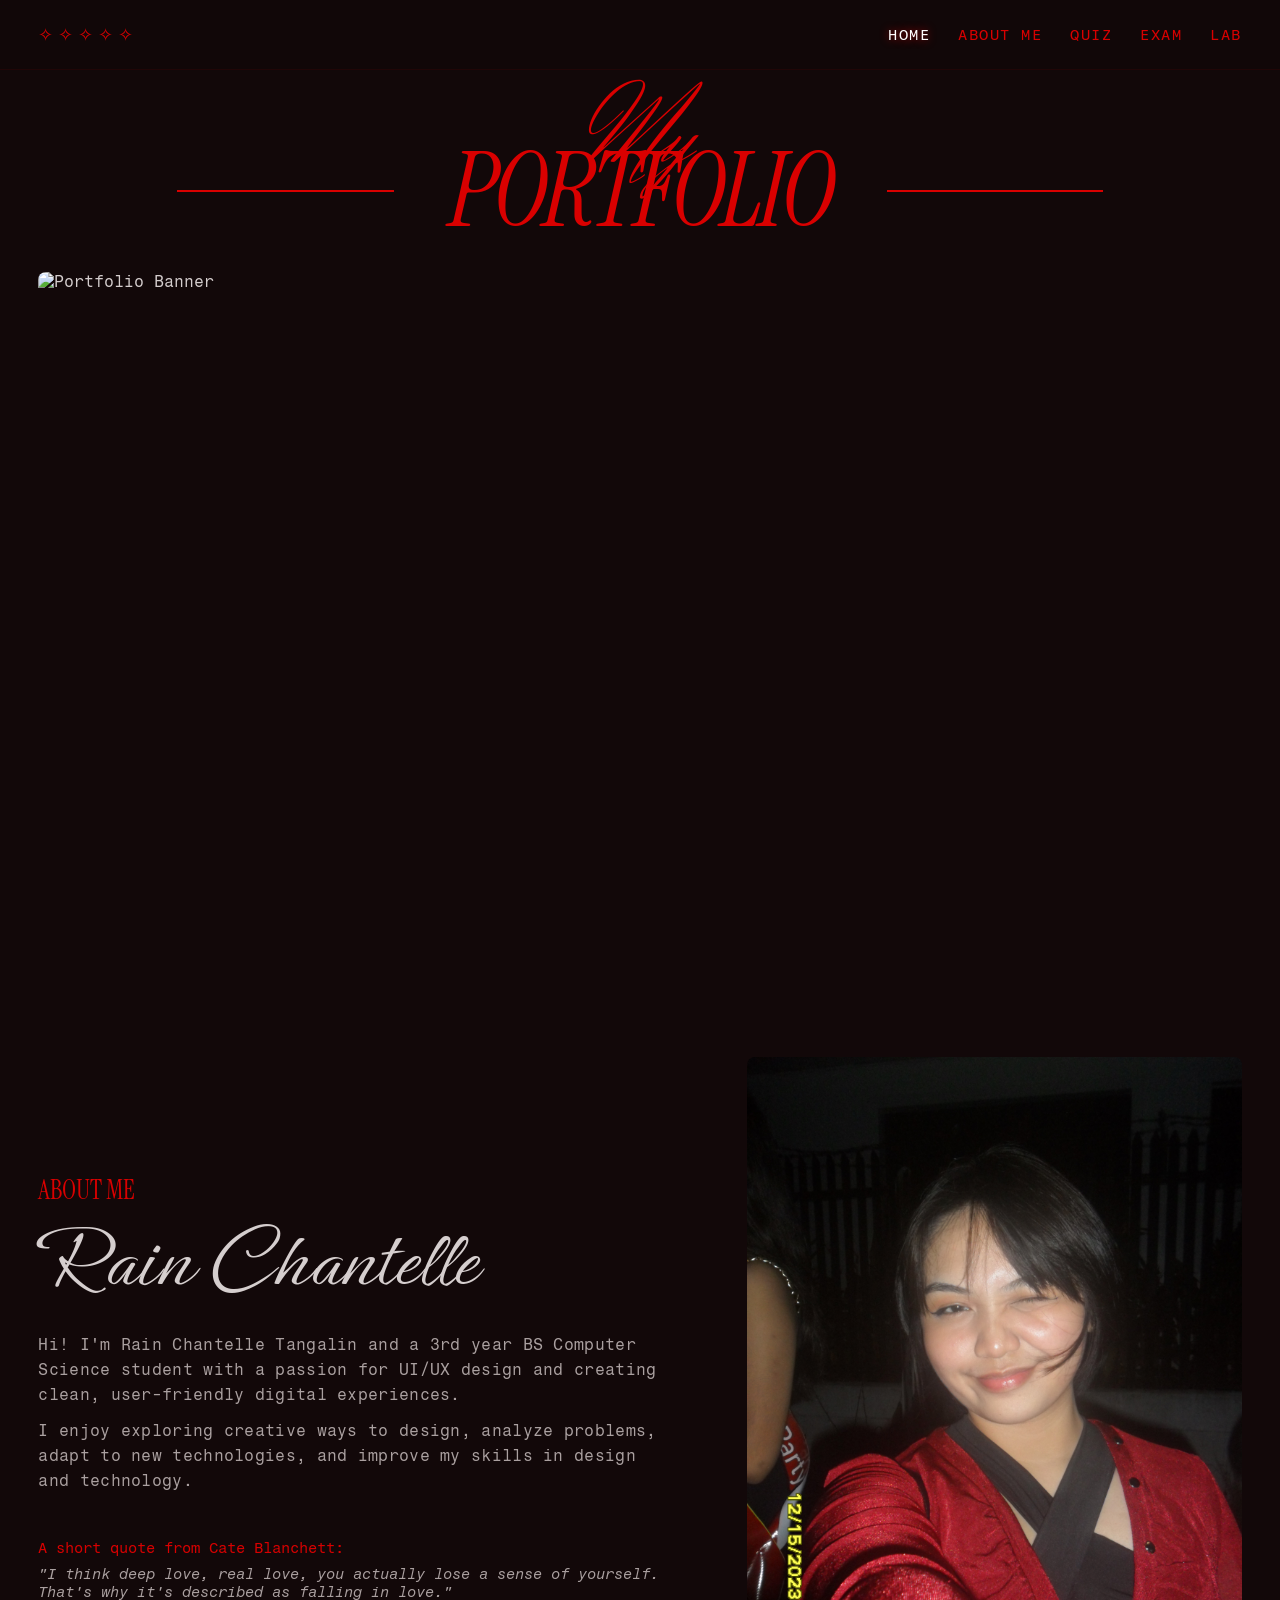
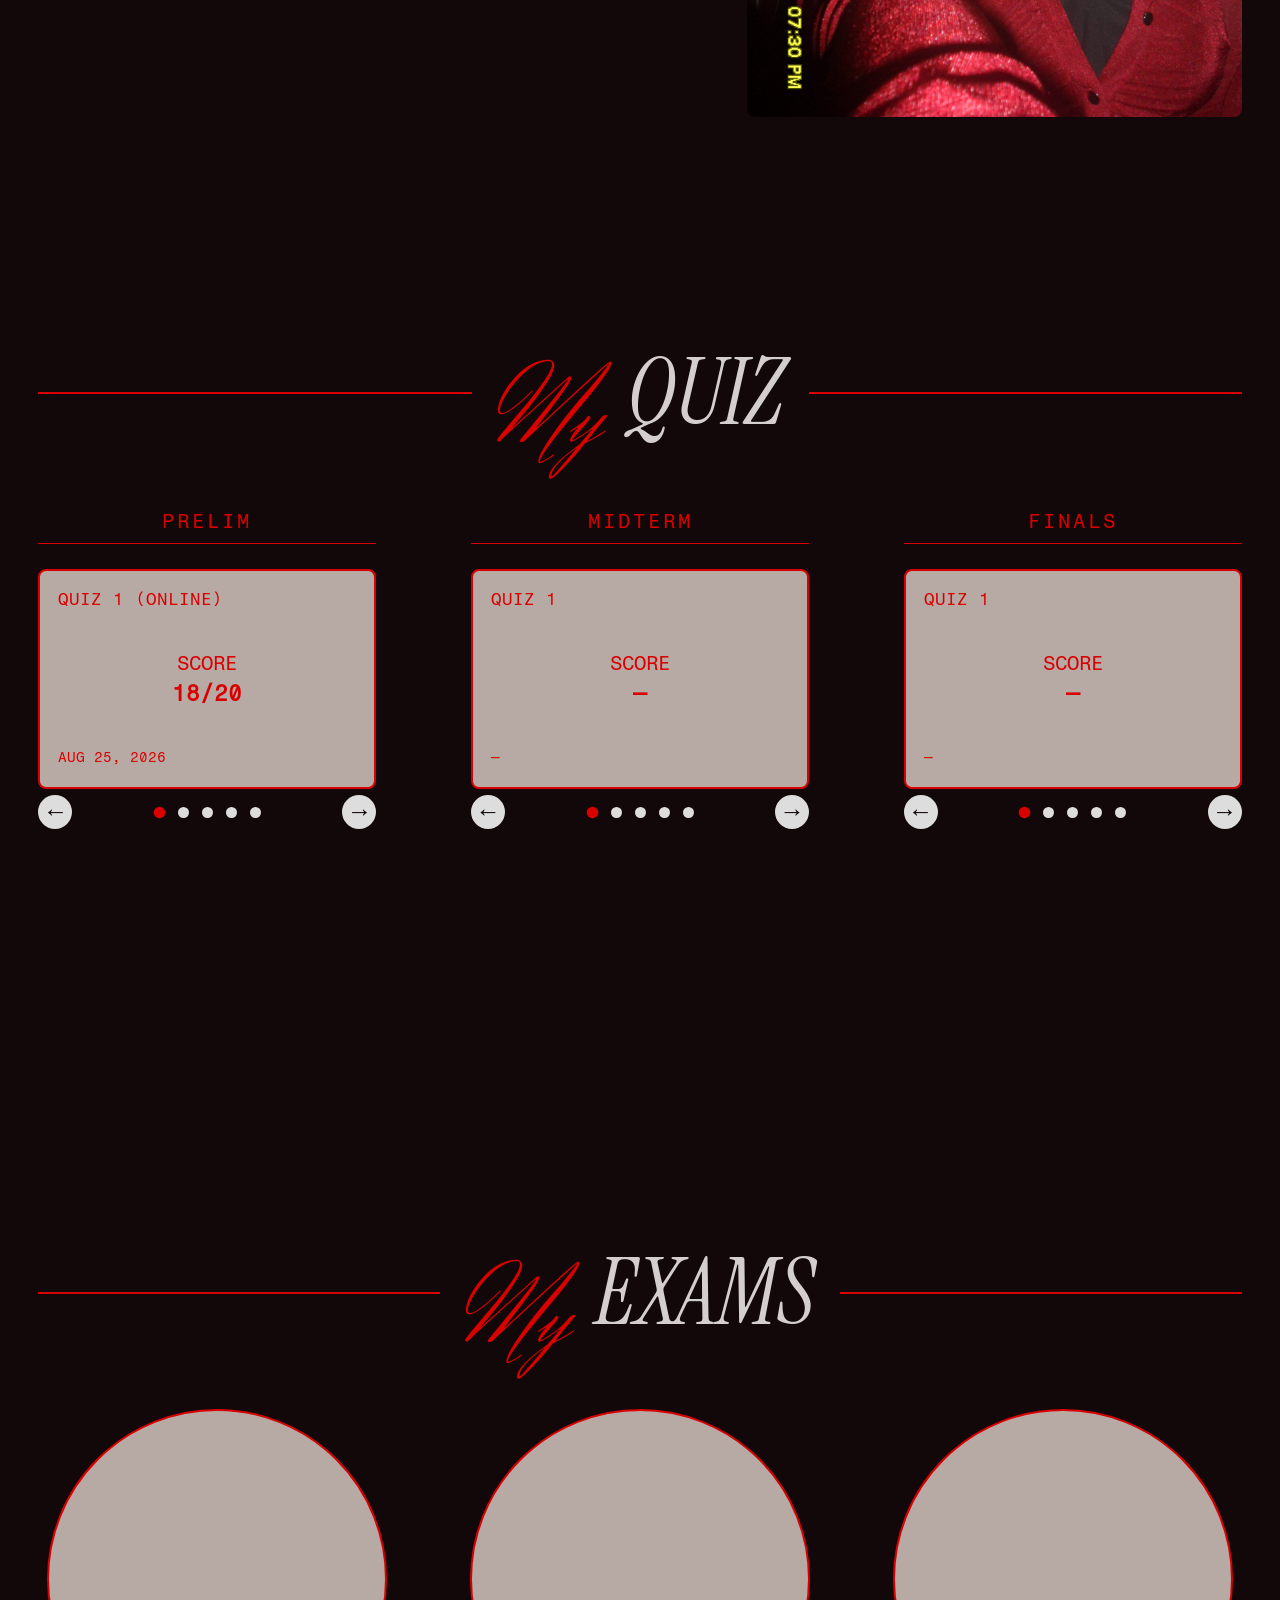
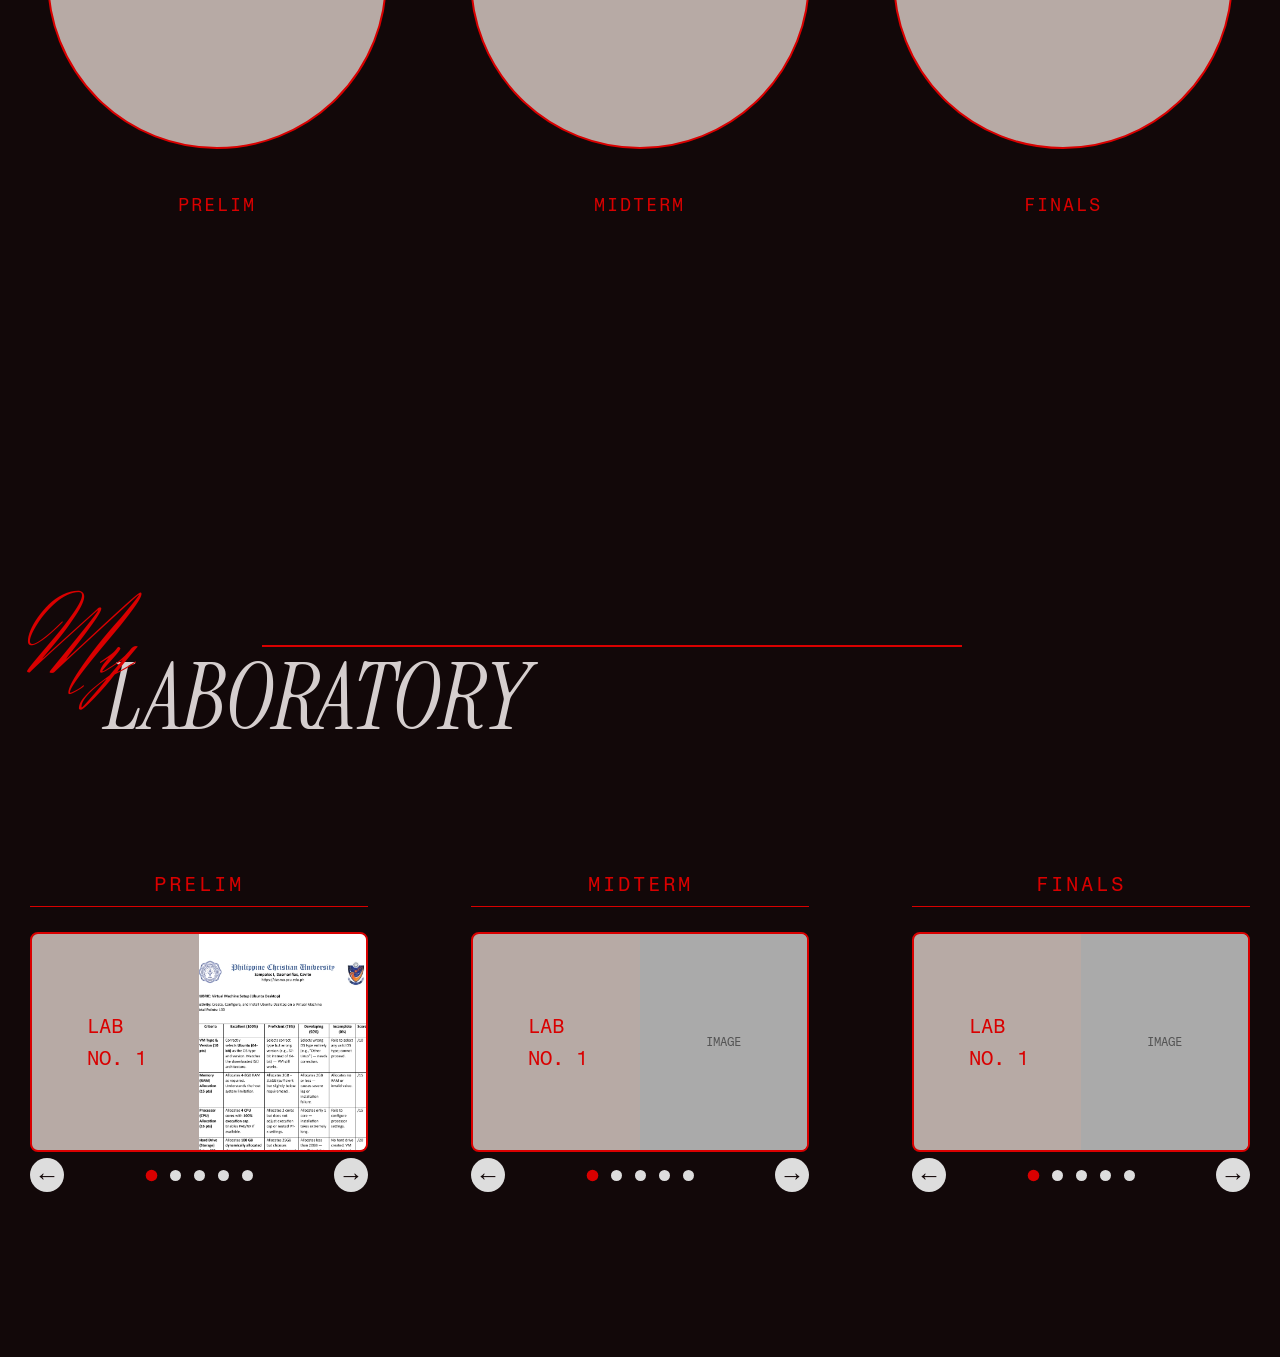
==== commit eeecd667: "Update fmt.Println output from 'Hello' to 'Goodbye'" ====
--- a/index.html
+++ b/index.html
@@ -149,7 +149,7 @@
                 <div class="profile-container">
 
                     <img
-                        src="SAM_1531.jpg"
+                        src="SAM_1531.JPG"
                         alt="Profile Picture"
                         class="profile-image"
                     >
--- a/style.css
+++ b/style.css
@@ -1,3 +1,28 @@
+/* =========================================================
+   GOOGLE FONTS
+========================================================= */
+
+@import url('https://fonts.googleapis.com/css2?family=Ephesis&family=Fragment+Mono&family=Herr+Von+Muellerhoff&family=Instrument+Serif:ital@0;1&display=swap');
+
+
+/* =========================================================
+   VARIABLES
+========================================================= */
+
+:root {
+    --background: #120809;
+    --red: #d90000;
+    --light-red: #ef1717;
+    --text: #d5cece;
+    --gray: #aaa0a0;
+    --card: #b7aaa5;
+}
+
+
+/* =========================================================
+   RESET
+========================================================= */
+
 * {
     margin: 0;
     padding: 0;
@@ -5,647 +30,1603 @@
 }
 
 
+html {
+    scroll-behavior: smooth;
+    scroll-padding-top: 70px;
+}
+
+
 body {
-    background-color: #f5f1e8;
-    color: #050505;
-    font-family: Arial, Helvetica, sans-serif;
-}
-
-
-/* MAIN PAGE */
-
-.portfolio {
-    min-height: 100vh;
-    display: flex;
-    overflow: hidden;
-}
-
-
-/* LEFT SIDE */
-
-.left-side {
-    width: 40%;
-    height: 100vh;
+    background: var(--background);
+    color: var(--text);
+    font-family: "Fragment Mono", monospace;
+    overflow-x: hidden;
+}
+
+
+/* =========================================================
+   NAVIGATION
+========================================================= */
+
+.navbar {
+    position: fixed;
+    top: 0;
+    left: 0;
+
+    width: 100%;
+    height: 70px;
+
+    z-index: 9999;
 
     display: flex;
     align-items: center;
-
-    overflow: hidden;
-}
-
-
-.vinyl {
-    width: 700px;
-    height: 700px;
-
-    object-fit: contain;
-
-    position: relative;
-    left: -350px;
-}
-
-
-/* RIGHT SIDE */
-
-.right-side {
-    width: 60%;
-
-    padding: 80px 70px 60px 20px;
-}
-
-
-/* TITLE */
-
-h1 {
-    font-size: 90px;
-    font-weight: 400;
-
-    line-height: 0.9;
-
-    margin-bottom: 70px;
-}
-
-
-h1 span {
-    display: block;
-
-    font-size: 55px;
-}
-
-
-/* MENU */
-
-.menu {
-    width: 100%;
-}
-
-
-.menu-item {
+    justify-content: space-between;
+
+    padding: 0 3%;
+
+    background: rgba(18, 8, 9, 0.96);
+
+    border-bottom: 1px solid rgba(214, 0, 0, 0.08);
+
+    backdrop-filter: blur(8px);
+}
+
+
+/* =========================================================
+   LEFT LOGO
+========================================================= */
+
+.logo {
+    color: var(--red);
+    text-decoration: none;
+
+    font-family: "Fragment Mono", monospace;
+
+    font-size: 18px;
+    letter-spacing: 5px;
+
+    line-height: 1;
+}
+
+
+/* =========================================================
+   NAV LINKS
+========================================================= */
+
+.nav-links {
     display: flex;
     align-items: center;
 
+    gap: 28px;
+
+    list-style: none;
+}
+
+
+.nav-links a {
+    color: var(--red);
+
+    text-decoration: none;
+
+    font-family: "Fragment Mono", monospace;
+
+    font-size: 15px;
+    letter-spacing: 1.5px;
+
+    transition:
+        color 0.25s ease,
+        text-shadow 0.25s ease;
+}
+
+
+.nav-links a:hover,
+.nav-links a.active {
+    color: white;
+
+    text-shadow:
+        0 0 8px rgba(214, 0, 0, 0.8);
+}
+
+
+/* =========================================================
+   SECTIONS
+========================================================= */
+
+section {
+    width: 94%;
+    max-width: 1450px;
+
+    margin: auto;
+
+    min-height: 100vh;
+
+    padding: 100px 0;
+}
+
+
+/* =========================================================
+   HOME
+========================================================= */
+
+.home {
+    padding-top: 100px;
+
+    display: flex;
+    flex-direction: column;
+    justify-content: flex-start;
+}
+
+
+/* =========================================================
+   HERO TITLE
+========================================================= */
+
+.hero-title {
     width: 100%;
 
-    margin-bottom: 20px;
-
-    text-decoration: none;
-
-    color: #050505;
-}
-
-
-/* NUMBER BOX */
-
-.number {
-    width: 95px;
-    height: 95px;
+    text-align: center;
+
+    margin-bottom: 35px;
+
+    position: relative;
+}
+
+
+/* =========================================================
+   MY
+========================================================= */
+
+.my-script {
+    display: block;
+
+    color: var(--red);
+
+    font-family: "Herr Von Muellerhoff", cursive;
+
+    font-size: 100px;
+
+    font-weight: 400;
+
+    line-height: 0.45;
+
+    position: relative;
+
+    z-index: 2;
+
+    transform: translateY(18px);
+}
+
+
+/* =========================================================
+   PORTFOLIO ROW
+========================================================= */
+
+.portfolio-title {
+    width: 100%;
 
     display: flex;
+
     align-items: center;
     justify-content: center;
 
+    gap: 55px;
+}
+
+
+/* =========================================================
+   PORTFOLIO
+========================================================= */
+
+.portfolio-title h1 {
+    color: var(--red);
+
+    font-family: "Instrument Serif", serif;
+
+    font-size: clamp(85px, 8vw, 125px);
+
+    font-style: italic;
+
+    font-weight: 400;
+
+    letter-spacing: -4px;
+
+    line-height: 0.9;
+}
+
+
+/* =========================================================
+   SIDE LINES
+========================================================= */
+
+.title-line {
+    width: 18%;
+
+    height: 2px;
+
+    background: var(--red);
+}
+
+
+/* =========================================================
+   HERO IMAGE
+========================================================= */
+
+.people-image {
+    width: 100%;
+
+    height: 585px;
+
+    object-fit: cover;
+
+    object-position: center;
+
+    display: block;
+
+    border-radius: 8px;
+}
+
+
+/* =========================================================
+   GENERAL SECTION HEADINGS
+========================================================= */
+
+.section-heading {
+    width: 100%;
+
+    display: flex;
+
+    align-items: center;
+
+    gap: 25px;
+
+    margin-bottom: 80px;
+}
+
+
+/* =========================================================
+   SECTION HEADING LINES
+========================================================= */
+
+.section-heading::before,
+.section-heading::after {
+    content: "";
+
+    height: 2px;
+
+    background: var(--red);
+
+    flex: 1;
+}
+
+
+/* =========================================================
+   MAIN HEADING
+========================================================= */
+
+.section-heading h2 {
+    font-family: "Instrument Serif", serif;
+
+    font-style: italic;
+
+    font-weight: 400;
+
+    font-size: clamp(70px, 7vw, 105px);
+
+    line-height: 0.8;
+
+    white-space: nowrap;
+
+    color: var(--text);
+}
+
+
+/* =========================================================
+   SCRIPT "MY"
+========================================================= */
+
+.heading-script {
+    color: var(--red);
+
+    font-family: "Herr Von Muellerhoff", cursive;
+
+    font-size: 100px;
+
+    font-weight: 400;
+
+    line-height: 0;
+
+    position: relative;
+
+    top: 28px;
+
+    z-index: 2;
+}
+
+
+/* =========================================================
+   ABOUT ME
+========================================================= */
+
+.about-container {
+    display: grid;
+
+    grid-template-columns: 1fr 495px;
+
+    gap: 85px;
+
+    align-items: center;
+}
+
+
+/* =========================================================
+   LABEL
+========================================================= */
+
+.section-label {
+    color: var(--red);
+
+    font-family: "Instrument Serif", serif;
+
+    font-size: 26px;
+
+    font-weight: 400;
+
+    margin-bottom: 5px;
+}
+
+
+/* =========================================================
+   NAME
+========================================================= */
+
+.about-text h2 {
+    color: var(--text);
+
+    font-family: "Ephesis", cursive;
+
+    font-size: clamp(75px, 7vw, 110px);
+
+    font-weight: 400;
+
+    line-height: 0.9;
+
+    margin: 15px 0 30px;
+}
+
+
+/* =========================================================
+   DESCRIPTION
+========================================================= */
+
+.description {
+    color: var(--gray);
+
+    font-family: "Fragment Mono", monospace;
+
+    font-size: 16px;
+
+    line-height: 1.55;
+
+    letter-spacing: 0.3px;
+
+    max-width: 850px;
+
+    margin-bottom: 12px;
+}
+
+
+/* =========================================================
+   QUOTE
+========================================================= */
+
+.quote {
+    margin-top: 45px;
+
+    color: var(--red);
+
+    font-family: "Fragment Mono", monospace;
+
+    font-size: 15px;
+}
+
+
+.quote span {
+    font-weight: 400;
+}
+
+
+.quote p {
+    margin-top: 8px;
+
+    color: var(--gray);
+
+    font-style: italic;
+}
+
+
+/* =========================================================
+   PROFILE
+========================================================= */
+
+.profile-container {
+    width: 100%;
+}
+
+
+.profile-image {
+    width: 100%;
+
+    aspect-ratio: 3 / 4;
+
+    object-fit: cover;
+
+    display: block;
+
+    border-radius: 8px;
+}
+
+
+/* =========================================================
+   QUIZ
+========================================================= */
+
+.quiz-container {
+    width: 1220px;
+
+    max-width: 100%;
+
+    margin: 0 auto;
+
+    display: grid;
+
+    grid-template-columns:
+        repeat(3, 338px);
+
+    justify-content: space-between;
+
+    gap: 40px;
+}
+
+
+.quiz-column {
+    width: 338px;
+
+    text-align: center;
+}
+
+
+/* =========================================================
+   PRELIM / MIDTERM / FINALS
+========================================================= */
+
+.quiz-column h3 {
+    color: var(--red);
+
+    font-family: "Fragment Mono", monospace;
+
+    font-size: 20px;
+
+    font-weight: 400;
+
+    letter-spacing: 3px;
+
+    margin-bottom: 25px;
+}
+
+
+/* LINE UNDER TITLE */
+
+.quiz-column h3::after {
+    content: "";
+
+    display: block;
+
+    width: 100%;
+
+    height: 1px;
+
+    background: var(--red);
+
+    margin-top: 10px;
+}
+
+
+/* =========================================================
+   QUIZ CARD + ARROWS
+========================================================= */
+
+.quiz-card-wrapper {
+    width: 100%;
+
+    display: flex;
+
+    align-items: center;
+
+    justify-content: center;
+
+    position: relative;
+}
+
+
+/* =========================================================
+   QUIZ CARD
+========================================================= */
+
+.quiz-card {
+    width: 338px;
+
+    height: 220px;
+
     flex-shrink: 0;
 
-    font-size: 28px;
-}
-
-
-/* COLORS */
-
-.home {
-    background-color: #e6d5c8;
-}
-
-.about {
-    background-color: #e7b6b8;
-}
-
-.quiz {
-    background-color: #bdcfe1;
-}
-
-.exam {
-    background-color: #ceb7d8;
-}
-
-.lab {
-    background-color: #c6e3bf;
-}
-
-
-/* MENU TEXT */
-
-.info {
-    margin-left: 45px;
-}
-
-
-.title {
-    font-size: 36px;
-    letter-spacing: 1px;
-}
-
-
-.subtitle {
-    margin-top: 4px;
-
-    font-size: 15px;
-
-    color: #888;
-    letter-spacing: 1px;
-}
-
-
-/* TIME */
-
-.time {
-    margin-left: auto;
-
-    font-size: 28px;
+    background: var(--card);
+
+    border: 2px solid var(--red);
+
+    border-radius: 8px;
+
+    padding: 18px;
+
+    color: var(--red);
+
+    text-align: left;
+
+    font-family: "Fragment Mono", monospace;
+
+    font-size: 17px;
+
+    transition:
+        transform 0.2s ease,
+        box-shadow 0.2s ease;
 }
 
 
 /* HOVER */
 
-.menu-item:hover .title {
-    text-decoration: underline;
-}
-
-
-.menu-item:hover .number {
+.quiz-card:hover {
+    transform: translateY(-3px);
+
+    box-shadow:
+        0 5px 18px rgba(214, 0, 0, 0.25);
+}
+
+
+/* =========================================================
+   QUIZ NUMBER
+========================================================= */
+
+.quiz-number {
+    font-size: 17px;
+}
+
+
+/* =========================================================
+   SCORE
+========================================================= */
+
+.score {
+    display: block;
+
+    text-align: center;
+
+    margin-top: 42px;
+
+    font-size: 20px;
+}
+
+
+.score strong {
+    display: block;
+
+    margin-top: 5px;
+
+    font-size: 22px;
+}
+
+
+/* =========================================================
+   DATE
+========================================================= */
+
+.date {
+    margin-top: 42px;
+
+    font-size: 14px;
+}
+
+
+/* =========================================================
+   QUIZ ARROWS
+========================================================= */
+
+.quiz-arrow {
+    width: 34px;
+
+    height: 34px;
+
+    border: none;
+
+    border-radius: 50%;
+
+    background: #ddd;
+
+    color: #120809;
+
+    font-family: Arial, sans-serif;
+
+    font-size: 25px;
+
+    line-height: 1;
+
+    display: flex;
+
+    align-items: center;
+
+    justify-content: center;
+
+    cursor: pointer;
+
+    flex-shrink: 0;
+
+    position: absolute;
+
+    top: calc(100% + 6px);
+
+    z-index: 5;
+
+    transition:
+        background 0.2s ease,
+        transform 0.2s ease;
+}
+
+
+/* =========================================================
+   LEFT ARROW
+========================================================= */
+
+.quiz-prev {
+    left: 0;
+}
+
+
+/* =========================================================
+   RIGHT ARROW
+========================================================= */
+
+.quiz-next {
+    right: 0;
+}
+
+
+/* =========================================================
+   ARROW HOVER
+========================================================= */
+
+.quiz-arrow:hover {
+    background: white;
+
+    transform: scale(1.08);
+}
+
+
+/* =========================================================
+   QUIZ DOTS
+========================================================= */
+
+.quiz-dots {
+    margin-top: 18px;
+
+    display: flex;
+
+    align-items: center;
+
+    justify-content: center;
+
+    gap: 13px;
+
+    position: relative;
+
+    z-index: 4;
+}
+
+
+/* INDIVIDUAL DOT */
+
+.quiz-dot {
+    width: 11px;
+
+    height: 11px;
+
+    padding: 0;
+
+    border: none;
+
+    border-radius: 50%;
+
+    background: #ddd;
+
+    cursor: pointer;
+
+    transition:
+        background 0.2s ease,
+        transform 0.2s ease;
+}
+
+
+/* ACTIVE DOT */
+
+.quiz-dot.active {
+    background: var(--red);
+
     transform: scale(1.05);
-
-    transition: 0.2s;
-}
-
-
-/* ABOUT ME PAGE */
-
-.about-page {
-    min-height: 100vh;
-    background-color: #f5f1e8;
-    padding: 45px 50px 35px;
-}
-
-
-/* TOP */
-
-.about-top {
+}
+
+
+/* HOVER */
+
+.quiz-dot:hover {
+    transform: scale(1.25);
+}
+
+
+/* =========================================================
+   EXAMS
+========================================================= */
+
+.exam-container {
+    display: grid;
+
+    grid-template-columns: repeat(3, 1fr);
+
+    gap: 65px;
+}
+
+
+.exam-item {
+    text-align: center;
+}
+
+
+/* =========================================================
+   EXAM CIRCLES
+========================================================= */
+
+.exam-circle {
+    width: 340px;
+
+    height: 340px;
+
+    max-width: 100%;
+
+    margin: auto;
+
+    border: 2px solid var(--red);
+
+    border-radius: 50%;
+
+    background: var(--card);
+}
+
+
+/* =========================================================
+   EXAM LABEL
+========================================================= */
+
+.exam-item p {
+    color: var(--red);
+
+    font-family: "Fragment Mono", monospace;
+
+    margin-top: 45px;
+
+    font-size: 18px;
+
+    letter-spacing: 2px;
+}
+
+
+/* =========================================================
+   LABORATORY
+========================================================= */
+
+.lab-section {
+    width: 100%;
+
+    max-width: none;
+
+    padding-left: 2.1%;
+    padding-right: 2.1%;
+}
+
+
+/* =========================================================
+   LABORATORY HEADING
+========================================================= */
+
+.lab-heading {
+    position: relative;
+
+    height: 300px;
+
+    margin-bottom: 15px;
+
+    display: block;
+}
+
+
+/* =========================================================
+   RED "MY"
+========================================================= */
+
+.lab-heading .heading-script {
+    position: absolute;
+
+    left: 0;
+
+    top: 45px;
+
+    font-size: 100px;
+
+    line-height: 1;
+
+    z-index: 3;
+}
+
+
+/* =========================================================
+   LABORATORY TEXT
+========================================================= */
+
+.lab-heading h2 {
+    position: absolute;
+
+    left: 78px;
+
+    top: 105px;
+
+    z-index: 2;
+
+    font-size: clamp(80px, 7vw, 105px);
+
+    line-height: 0.8;
+
+    white-space: nowrap;
+}
+
+
+/* =========================================================
+   LEFT LINE
+   RAISED SLIGHTLY
+========================================================= */
+
+.lab-heading::before {
+    content: "";
+
+    position: absolute;
+
+    left: 235px;
+
+    top: 88px;
+
+    width: 700px;
+
+    height: 2px;
+
+    background: var(--red);
+
+    z-index: 1;
+}
+
+
+/* =========================================================
+   RIGHT LINE
+   REMOVED
+========================================================= */
+
+.lab-heading::after {
+    display: none;
+}
+
+
+/* =========================================================
+   LAB COLUMNS
+========================================================= */
+
+.lab-container {
+    width: 1220px;
+
+    max-width: 100%;
+
+    margin: 0 auto;
+
+    display: grid;
+
+    grid-template-columns:
+        repeat(3, 338px);
+
+    justify-content: space-between;
+
+    gap: 40px;
+}
+
+
+.lab-column {
+    width: 338px;
+
+    text-align: center;
+}
+
+
+/* =========================================================
+   PRELIM / MIDTERM / FINALS
+========================================================= */
+
+.lab-column h3 {
+    color: var(--red);
+
+    font-family: "Fragment Mono", monospace;
+
+    font-size: 20px;
+
+    font-weight: 400;
+
+    letter-spacing: 3px;
+
+    margin-bottom: 25px;
+}
+
+
+/* =========================================================
+   LINE UNDER TITLE
+========================================================= */
+
+.lab-column h3::after {
+    content: "";
+
+    display: block;
+
+    width: 100%;
+
+    height: 1px;
+
+    background: var(--red);
+
+    margin-top: 10px;
+}
+
+
+/* =========================================================
+   CARD + ARROWS
+========================================================= */
+
+.lab-card-wrapper {
+    width: 100%;
+
     display: flex;
+
     align-items: center;
-    width: 100%;
-}
-
-.page-number {
-    font-size: 48px;
+
+    justify-content: center;
+
+    position: relative;
+}
+
+
+/* =========================================================
+   LAB CARD LINK
+========================================================= */
+
+.lab-card-link {
+    width: 338px;
+
+    height: 220px;
+
+    display: block;
+
+    text-decoration: none;
+
+    color: inherit;
+}
+
+
+/* =========================================================
+   LAB CARD
+========================================================= */
+
+.lab-card {
+    width: 338px;
+
+    height: 220px;
+
+    background: var(--card);
+
+    border: 2px solid var(--red);
+
+    border-radius: 8px;
+
+    padding: 0;
+
+    color: var(--red);
+
+    display: flex;
+
+    align-items: center;
+
+    justify-content: space-between;
+
+    overflow: hidden;
+
+    text-align: left;
+
+    transition:
+        transform 0.2s ease,
+        box-shadow 0.2s ease;
+}
+
+
+/* =========================================================
+   HOVER
+========================================================= */
+
+.lab-card-link:hover .lab-card {
+    transform: translateY(-3px);
+
+    box-shadow:
+        0 5px 18px rgba(214, 0, 0, 0.25);
+}
+
+
+/* =========================================================
+   LAB NUMBER
+========================================================= */
+
+.lab-number {
+    width: 50%;
+
+    padding-left: 55px;
+
+    font-family: "Fragment Mono", monospace;
+
+    font-size: 20px;
+
+    line-height: 1.6;
+
     flex-shrink: 0;
 }
 
-.top-line {
-    height: 8px;
-    background-color: #050505;
-    flex: 1;
-    margin-left: 20px;
-}
-
-
-/* MAIN CONTENT */
-
-.about-content {
+
+/* =========================================================
+   LAB IMAGE
+========================================================= */
+
+.lab-card .lab-image {
+    width: 50%;
+
+    height: 100%;
+
+    object-fit: cover;
+
+    display: block;
+}
+
+
+/* =========================================================
+   EMPTY IMAGE
+========================================================= */
+
+.lab-placeholder {
+    width: 50%;
+
+    height: 100%;
+
+    background: #aaa;
+
     display: flex;
-    justify-content: space-between;
+
     align-items: center;
 
-    max-width: 1280px;
-    margin: 70px auto 0;
-}
-
-
-/* TEXT */
-
-.about-text {
-    width: 58%;
-}
-
-.about-text h1 {
-    font-size: 90px;
-    font-weight: 400;
+    justify-content: center;
+
+    font-family: "Fragment Mono", monospace;
+
+    font-size: 12px;
+
+    color: #555;
+
+    flex-shrink: 0;
+}
+
+
+/* =========================================================
+   ARROWS
+   MOVED BELOW THE CARD
+========================================================= */
+
+.lab-arrow {
+    width: 34px;
+
+    height: 34px;
+
+    border: none;
+
+    border-radius: 50%;
+
+    background: #ddd;
+
+    color: #120809;
+
+    font-family: Arial, sans-serif;
+
+    font-size: 25px;
+
     line-height: 1;
 
-    margin-bottom: 50px;
-}
-
-.about-text p {
-    font-size: 28px;
-    line-height: 1.5;
-    letter-spacing: 1px;
-
-    max-width: 700px;
-}
-
-.about-text strong {
-    font-weight: 700;
-}
-
-
-/* PHOTO */
-
-.student-photo {
-    width: 440px;
-    height: 650px;
-    overflow: hidden;
-}
-
-.student-photo img {
-    width: 100%;
-    height: 100%;
-
-    object-fit: cover;
-}
-
-
-/* BOTTOM NAVIGATION */
-
-.about-navigation {
     display: flex;
+
     align-items: center;
+
     justify-content: center;
 
-    gap: 35px;
-
-    margin-top: 70px;
-}
-
-.about-navigation a {
-    text-decoration: none;
-    color: #050505;
-}
-
-.about-navigation a:first-child,
-.about-navigation a:last-child {
-    font-size: 70px;
-    line-height: 1;
-}
-
-.home-link {
-    font-size: 32px;
-    letter-spacing: 2px;
-}
-
-
-/* QUIZ PAGE */
-
-.quiz-page {
-    min-height: 100vh;
-    background-color: #f5f1e8;
-
-    padding: 45px 50px 35px;
-}
-
-
-/* TOP */
-
-.quiz-top {
+    cursor: pointer;
+
+    flex-shrink: 0;
+
+    position: absolute;
+
+    top: calc(100% + 6px);
+
+    z-index: 5;
+
+    transition:
+        background 0.2s ease,
+        transform 0.2s ease;
+}
+
+
+/* =========================================================
+   LEFT ARROW
+========================================================= */
+
+.lab-prev {
+    left: 0;
+}
+
+
+/* =========================================================
+   RIGHT ARROW
+========================================================= */
+
+.lab-next {
+    right: 0;
+}
+
+
+/* =========================================================
+   ARROW HOVER
+========================================================= */
+
+.lab-arrow:hover {
+    background: white;
+
+    transform: scale(1.08);
+}
+
+
+/* =========================================================
+   LAB DOTS
+========================================================= */
+
+.lab-dots {
+    margin-top: 18px;
+
     display: flex;
+
     align-items: center;
-    width: 100%;
-}
-
-.quiz-top .page-number {
-    font-size: 48px;
-    flex-shrink: 0;
-}
-
-.quiz-top .top-line {
-    height: 8px;
-    background-color: #050505;
-
-    flex: 1;
-    margin-left: 20px;
-}
-
-
-/* TITLE */
-
-.quiz-title {
-    text-align: center;
-
-    font-size: 90px;
-    font-weight: 400;
-
-    margin-top: 65px;
-    margin-bottom: 70px;
-}
-
-
-/* QUIZ GRID */
-
-.quiz-grid {
-    width: 90%;
-    max-width: 1250px;
-
-    margin: 0 auto;
-
-    display: grid;
-
-    grid-template-columns: repeat(3, 1fr);
-
-    gap: 67px 75px;
-}
-
-
-/* QUIZ CARD */
-
-.quiz-card {
-    height: 225px;
-
-    background-color: #d9d9d9;
-}
-
-
-/* ACTIVE QUIZ */
-
-.quiz-card.active {
-    background-color: #202020;
-
-    border: 3px solid #00c853;
-
-    color: white;
-
-    padding: 14px;
-}
-
-
-/* QUIZ NAME */
-
-.quiz-name {
-    font-size: 25px;
-
-    letter-spacing: 1px;
-}
-
-
-/* SCORE */
-
-.quiz-score {
-    text-align: center;
-
-    font-size: 25px;
-
-    line-height: 1.35;
-
-    margin-top: 35px;
-}
-
-
-/* DATE */
-
-.quiz-date {
-    font-size: 20px;
-
-    color: #d0d0d0;
-
-    letter-spacing: 2px;
-
-    margin-top: 42px;
-}
-
-
-/* BOTTOM NAVIGATION */
-
-.quiz-navigation {
-    display: flex;
-
-    align-items: center;
+
     justify-content: center;
 
-    gap: 35px;
-
-    margin-top: 80px;
-}
-
-.quiz-navigation a {
-    text-decoration: none;
-    color: #050505;
-}
-
-.quiz-navigation a:first-child,
-.quiz-navigation a:last-child {
-    font-size: 70px;
-    line-height: 1;
-}
-
-.quiz-navigation .home-link {
-    font-size: 32px;
-    letter-spacing: 2px;
-}
-
-
-/* EXAM PAGE */
-
-.exam-page {
-    min-height: 100vh;
-    background-color: #f5f1e8;
-
-    padding: 45px 50px 35px;
-}
-
-
-/* TOP */
-
-.exam-top {
-    display: flex;
-    align-items: center;
-    width: 100%;
-}
-
-.exam-top .page-number {
-    font-size: 48px;
-    flex-shrink: 0;
-}
-
-.exam-top .top-line {
-    height: 8px;
-    background-color: #050505;
-
-    flex: 1;
-    margin-left: 20px;
-}
-
-
-/* TITLE */
-
-.exam-title {
-    text-align: center;
-
-    font-size: 90px;
-    font-weight: 400;
-
-    margin-top: 95px;
-    margin-bottom: 65px;
-}
-
-
-/* EXAM GRID */
-
-.exam-grid {
-    width: 90%;
-    max-width: 1250px;
-
-    margin: 0 auto;
-
-    display: grid;
-
-    grid-template-columns: repeat(3, 1fr);
-
-    gap: 75px;
-}
-
-
-/* COLUMN */
-
-.exam-column h2 {
-    font-size: 42px;
-    font-weight: 400;
-
-    margin-bottom: 10px;
-}
-
-
-/* EXAM CARD */
-
-.exam-card {
-    width: 100%;
-    height: 330px;
-
-    background-color: #d9d9d9;
-}
-
-
-/* BOTTOM NAVIGATION */
-
-.exam-navigation {
-    display: flex;
-
-    align-items: center;
-    justify-content: center;
-
-    gap: 35px;
-
-    margin-top: 85px;
-}
-
-.exam-navigation a {
-    text-decoration: none;
-    color: #050505;
-}
-
-.exam-navigation a:first-child,
-.exam-navigation a:last-child {
-    font-size: 70px;
-    line-height: 1;
-}
-
-.exam-navigation .home-link {
-    font-size: 32px;
-    letter-spacing: 2px;
-}
-
-
-/* LABORATORY PAGE */
-
-.lab-page {
-    min-height: 100vh;
-    background-color: #f5f1e8;
-
-    padding: 45px 50px 35px;
-}
-
-
-/* TOP */
-
-.lab-top {
-    display: flex;
-    align-items: center;
-    width: 100%;
-}
-
-.lab-top .page-number {
-    font-size: 48px;
-    flex-shrink: 0;
-}
-
-.lab-top .top-line {
-    height: 8px;
-    background-color: #050505;
-
-    flex: 1;
-    margin-left: 20px;
-}
-
-
-/* TITLE */
-
-.lab-title {
-    text-align: center;
-
-    font-size: 90px;
-    font-weight: 400;
-
-    margin-top: 65px;
-    margin-bottom: 70px;
-}
-
-
-/* LAB GRID */
-
-.lab-grid {
-    width: 90%;
-    max-width: 1250px;
-
-    margin: 0 auto;
-
-    display: grid;
-
-    grid-template-columns: repeat(3, 1fr);
-
-    gap: 67px 75px;
-}
-
-
-/* LAB CARD */
-
-.lab-card {
-    height: 225px;
-
-    background-color: #d9d9d9;
-}
-
-
-/* BOTTOM NAVIGATION */
-
-.lab-navigation {
-    display: flex;
-
-    align-items: center;
-    justify-content: center;
-
-    gap: 35px;
-
-    margin-top: 80px;
-}
-
-.lab-navigation a {
-    text-decoration: none;
-    color: #050505;
-}
-
-.lab-navigation a:first-child {
-    font-size: 70px;
-    line-height: 1;
-}
-
-.lab-navigation .home-link {
-    font-size: 32px;
-    letter-spacing: 2px;
-}+    gap: 13px;
+
+    position: relative;
+
+    z-index: 4;
+}
+
+
+/* =========================================================
+   INDIVIDUAL DOT
+========================================================= */
+
+.lab-dot {
+    width: 11px;
+
+    height: 11px;
+
+    padding: 0;
+
+    border: none;
+
+    border-radius: 50%;
+
+    background: #ddd;
+
+    cursor: pointer;
+
+    transition:
+        background 0.2s ease,
+        transform 0.2s ease;
+}
+
+
+/* =========================================================
+   ACTIVE DOT
+========================================================= */
+
+.lab-dot.active {
+    background: var(--red);
+
+    transform: scale(1.05);
+}
+
+
+/* =========================================================
+   DOT HOVER
+========================================================= */
+
+.lab-dot:hover {
+    transform: scale(1.25);
+}
+
+
+/* =========================================================
+   MOBILE
+========================================================= */
+
+@media (max-width: 900px) {
+
+    .navbar {
+        padding: 0 4%;
+    }
+
+
+    .nav-links {
+        gap: 15px;
+    }
+
+
+    .nav-links a {
+        font-size: 12px;
+    }
+
+
+    section {
+        width: 92%;
+
+        padding: 90px 0;
+    }
+
+
+    .portfolio-title {
+        gap: 20px;
+    }
+
+
+    .portfolio-title h1 {
+        font-size: 65px;
+    }
+
+
+    .title-line {
+        width: 12%;
+    }
+
+
+    .people-image {
+        height: 400px;
+    }
+
+
+    .about-container {
+        grid-template-columns: 1fr 330px;
+
+        gap: 40px;
+    }
+
+
+    .description {
+        font-size: 13px;
+    }
+
+
+    .cards-container,
+    .exam-container {
+        gap: 35px;
+    }
+
+
+    .exam-circle {
+        width: 230px;
+
+        height: 230px;
+    }
+
+
+    /* LAB */
+
+    .lab-container {
+        gap: 25px;
+    }
+
+
+    .lab-column {
+        width: 100%;
+    }
+
+
+    .lab-card-link,
+    .lab-card {
+        width: 100%;
+    }
+}
+
+
+/* =========================================================
+   SMALL MOBILE
+========================================================= */
+
+@media (max-width: 650px) {
+
+    .navbar {
+        height: auto;
+
+        min-height: 65px;
+
+        padding: 12px 4%;
+
+        align-items: flex-start;
+    }
+
+
+    .logo {
+        font-size: 13px;
+
+        letter-spacing: 3px;
+    }
+
+
+    .nav-links {
+        gap: 8px;
+
+        flex-wrap: wrap;
+
+        justify-content: flex-end;
+    }
+
+
+    .nav-links a {
+        font-size: 8px;
+
+        letter-spacing: 1px;
+    }
+
+
+    section {
+        width: 90%;
+
+        padding: 90px 0;
+    }
+
+
+    /* =====================================================
+       HOME
+    ===================================================== */
+
+    .home {
+        padding-top: 100px;
+    }
+
+
+    .my-script {
+        font-size: 70px;
+    }
+
+
+    .portfolio-title {
+        gap: 8px;
+    }
+
+
+    .portfolio-title h1 {
+        font-size: 48px;
+
+        letter-spacing: -2px;
+    }
+
+
+    .title-line {
+        width: 8%;
+    }
+
+
+    .people-image {
+        height: 250px;
+    }
+
+
+    /* =====================================================
+       HEADINGS
+    ===================================================== */
+
+    .section-heading {
+        gap: 8px;
+
+        margin-bottom: 55px;
+    }
+
+
+    .section-heading h2 {
+        font-size: 50px;
+    }
+
+
+    .heading-script {
+        font-size: 65px;
+
+        top: 20px;
+    }
+
+
+    /* =====================================================
+       ABOUT
+    ===================================================== */
+
+    .about-container {
+        grid-template-columns: 1fr;
+
+        gap: 40px;
+    }
+
+
+    .section-label {
+        font-size: 20px;
+    }
+
+
+    .about-text h2 {
+        font-size: 70px;
+    }
+
+
+    .description {
+        font-size: 11px;
+    }
+
+
+    .quote {
+        font-size: 10px;
+    }
+
+
+    .profile-image {
+        max-width: 320px;
+
+        margin: auto;
+    }
+
+
+    /* =====================================================
+       CARDS
+    ===================================================== */
+
+    .cards-container {
+        grid-template-columns: 1fr;
+
+        gap: 55px;
+    }
+
+
+    .quiz-card,
+    .lab-card {
+        height: 200px;
+    }
+
+
+    /* =====================================================
+       EXAMS
+    ===================================================== */
+
+    .exam-container {
+        grid-template-columns: 1fr;
+
+        gap: 60px;
+    }
+
+
+    .exam-circle {
+        width: 280px;
+
+        height: 280px;
+    }
+
+
+    /* =====================================================
+       LABORATORY
+    ===================================================== */
+
+    .lab-heading {
+        height: 220px;
+    }
+
+
+    .lab-heading .heading-script {
+        left: 0;
+
+        top: 30px;
+
+        font-size: 70px;
+    }
+
+
+    .lab-heading h2 {
+        left: 55px;
+
+        top: 80px;
+
+        font-size: 50px;
+    }
+
+
+    .lab-heading::before {
+        left: 165px;
+
+        top: 72px;
+
+        width: 250px;
+    }
+
+
+    .lab-container {
+        grid-template-columns: 1fr;
+
+        width: 100%;
+
+        gap: 70px;
+    }
+
+
+    .lab-column {
+        width: 100%;
+    }
+
+
+    .lab-card-wrapper {
+        width: 100%;
+    }
+
+
+    .lab-card-link,
+    .lab-card {
+        width: 100%;
+
+        max-width: 338px;
+    }
+
+
+    .lab-arrow {
+        width: 30px;
+
+        height: 30px;
+
+        font-size: 21px;
+    }
+
+
+    .lab-prev {
+        left: calc(50% - 169px - 15px);
+    }
+
+
+    .lab-next {
+        right: calc(50% - 169px - 15px);
+    }
+}
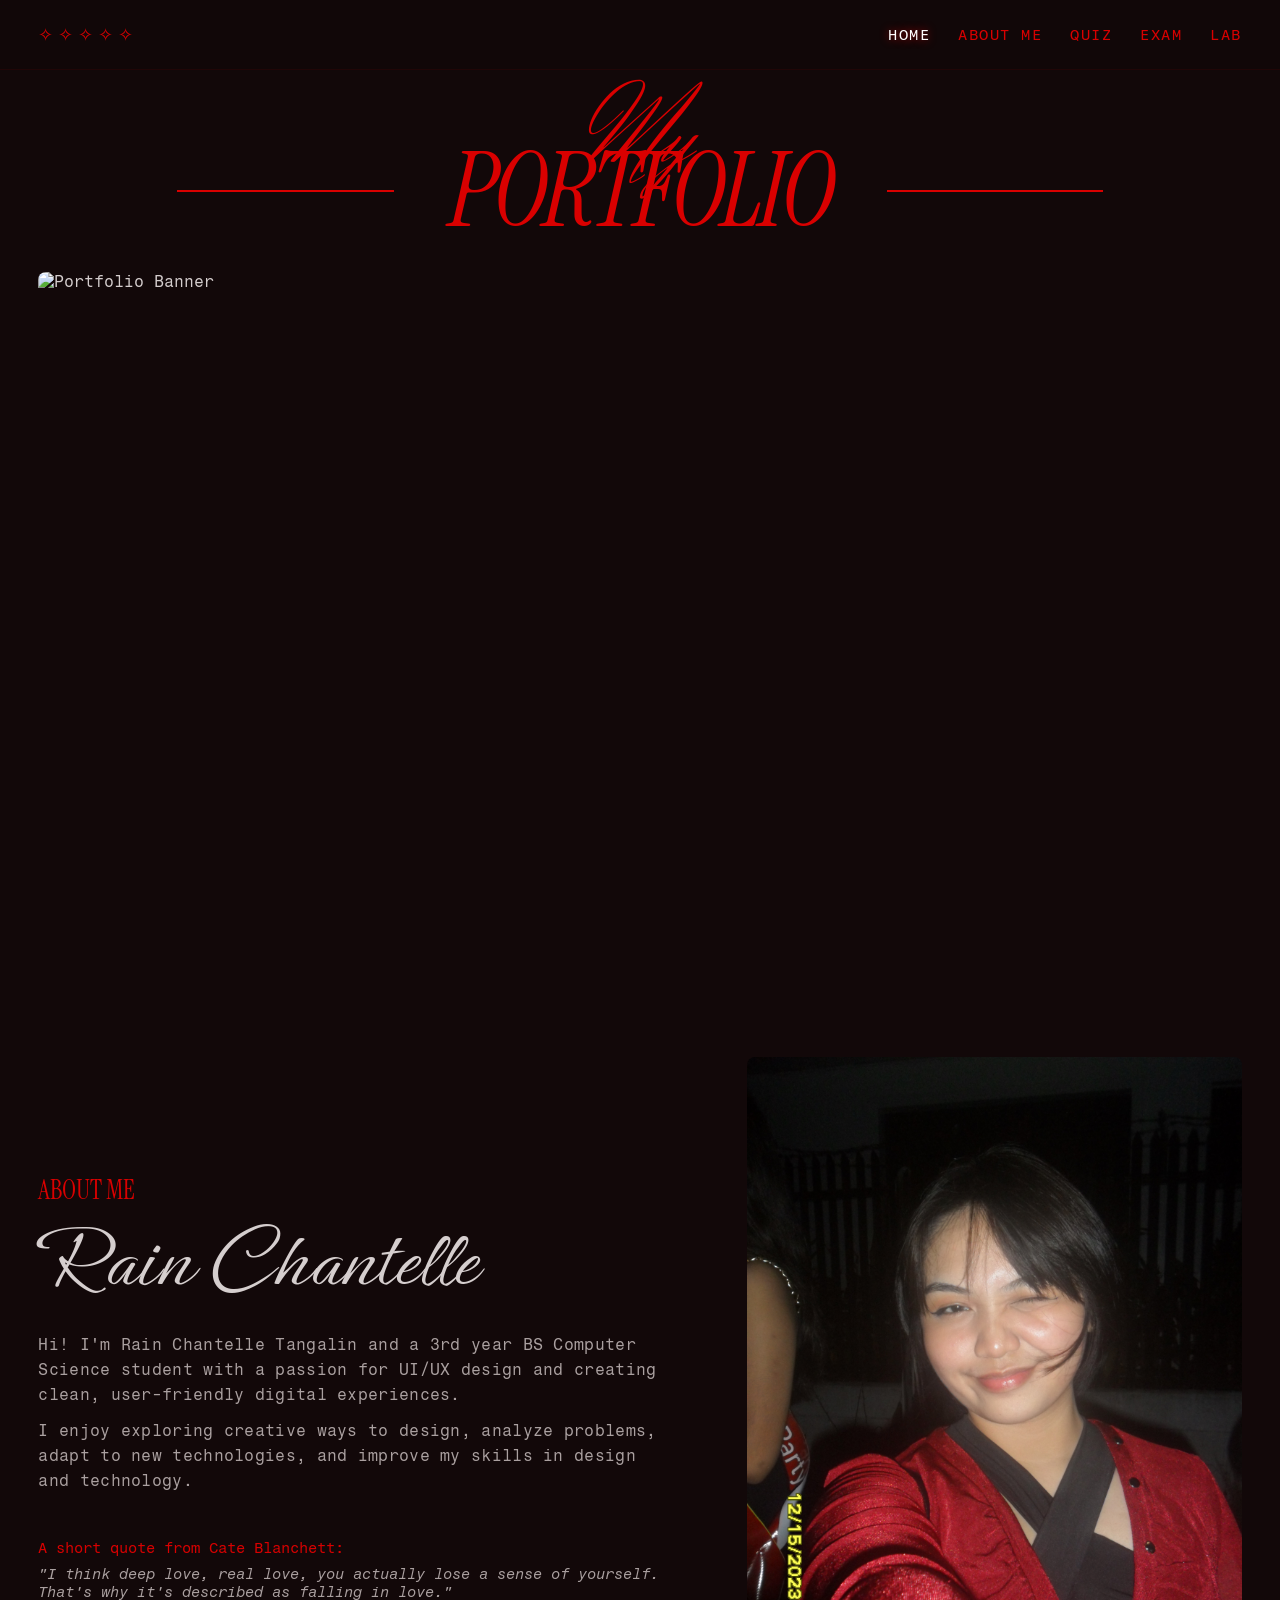
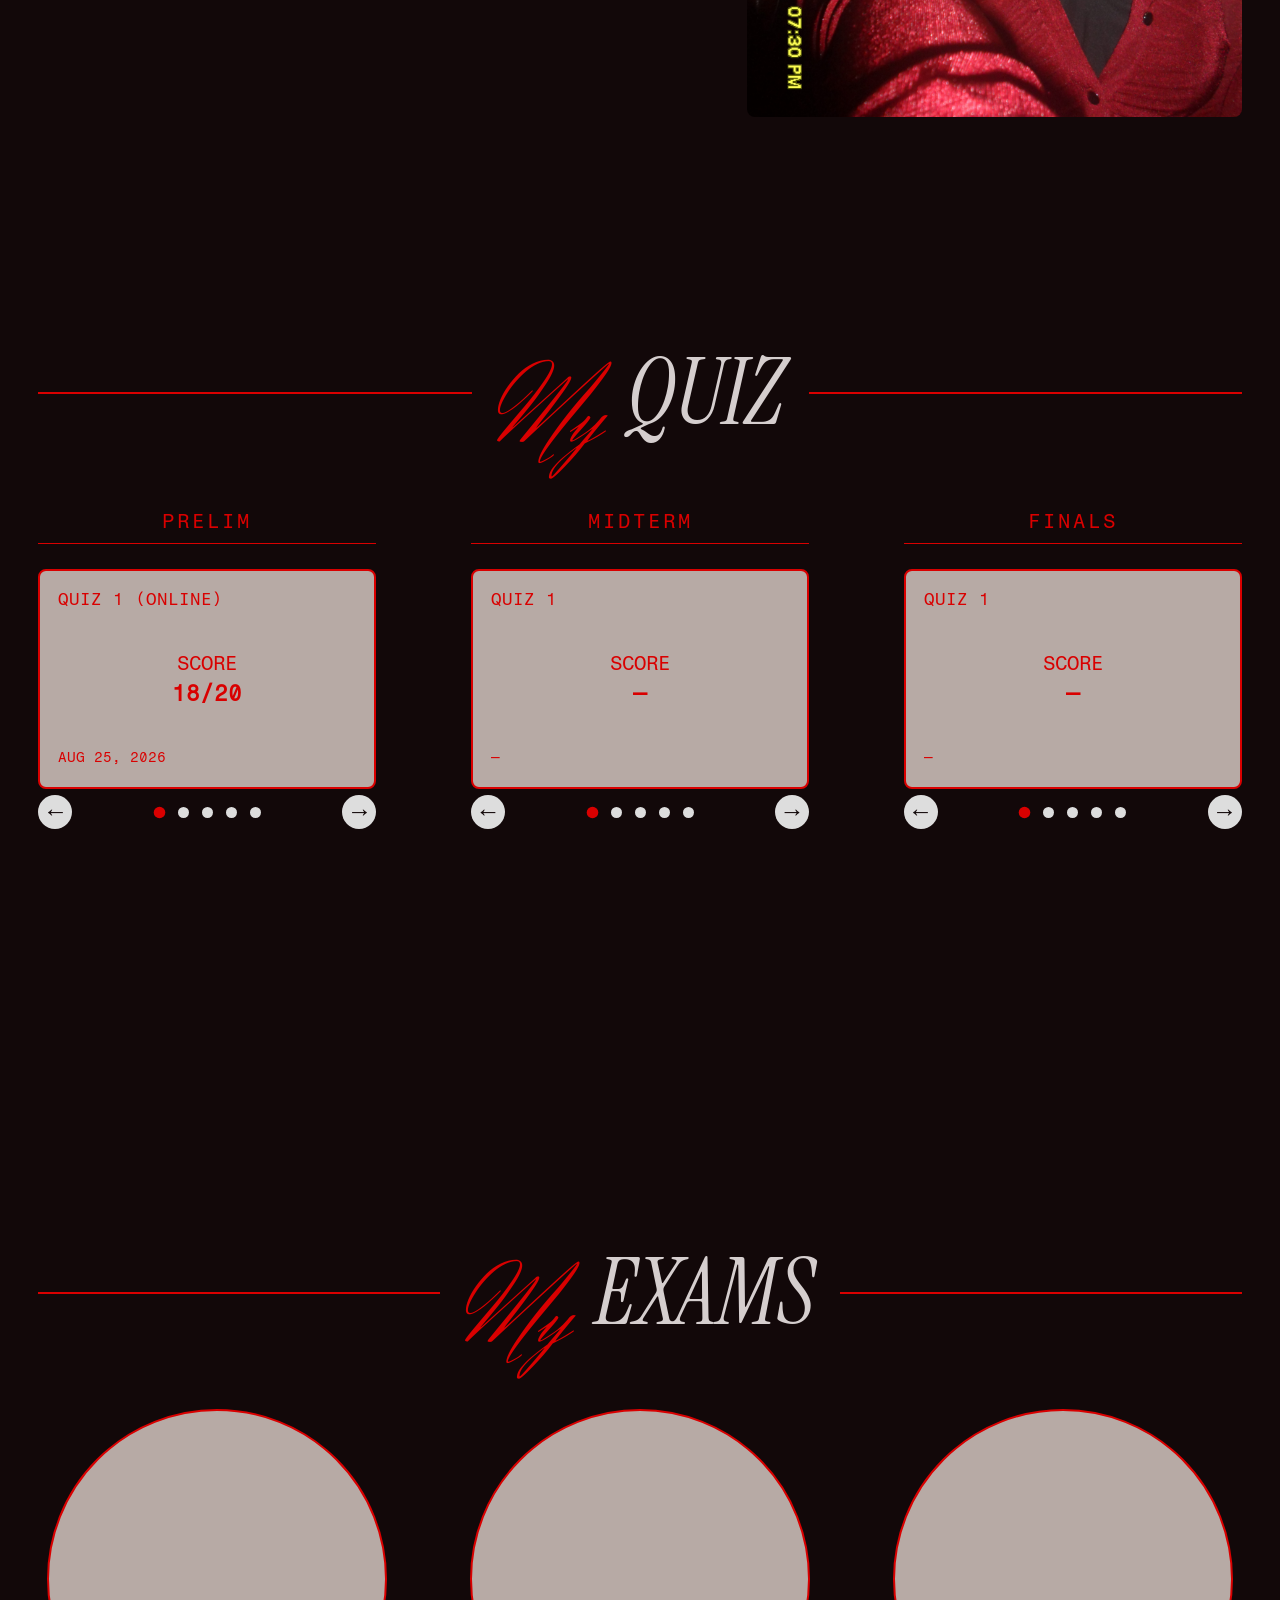
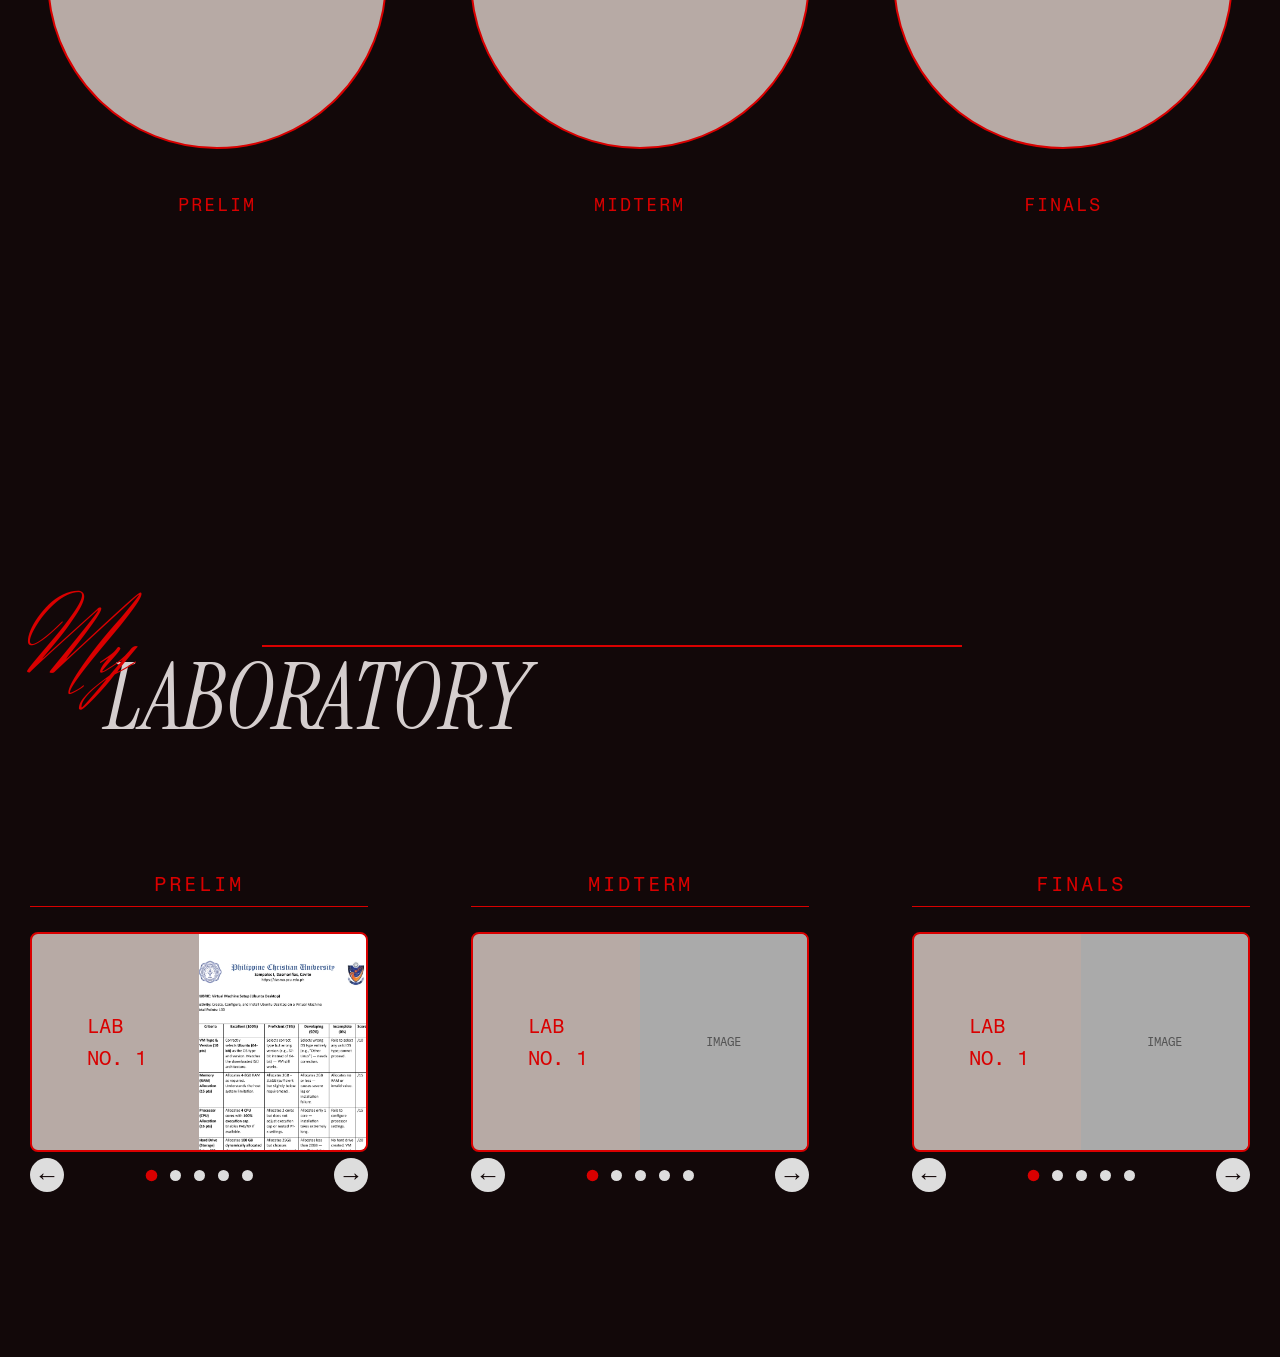
==== commit 4a2bd7d9: "Update fmt.Println output from 'Hello World' to 'Goodbye World'" ====
--- a/index.html
+++ b/index.html
@@ -149,7 +149,7 @@
                 <div class="profile-container">
 
                     <img
-                        src="SAM_1531.JPG"
+                        src="rainprofile.png"
                         alt="Profile Picture"
                         class="profile-image"
                     >
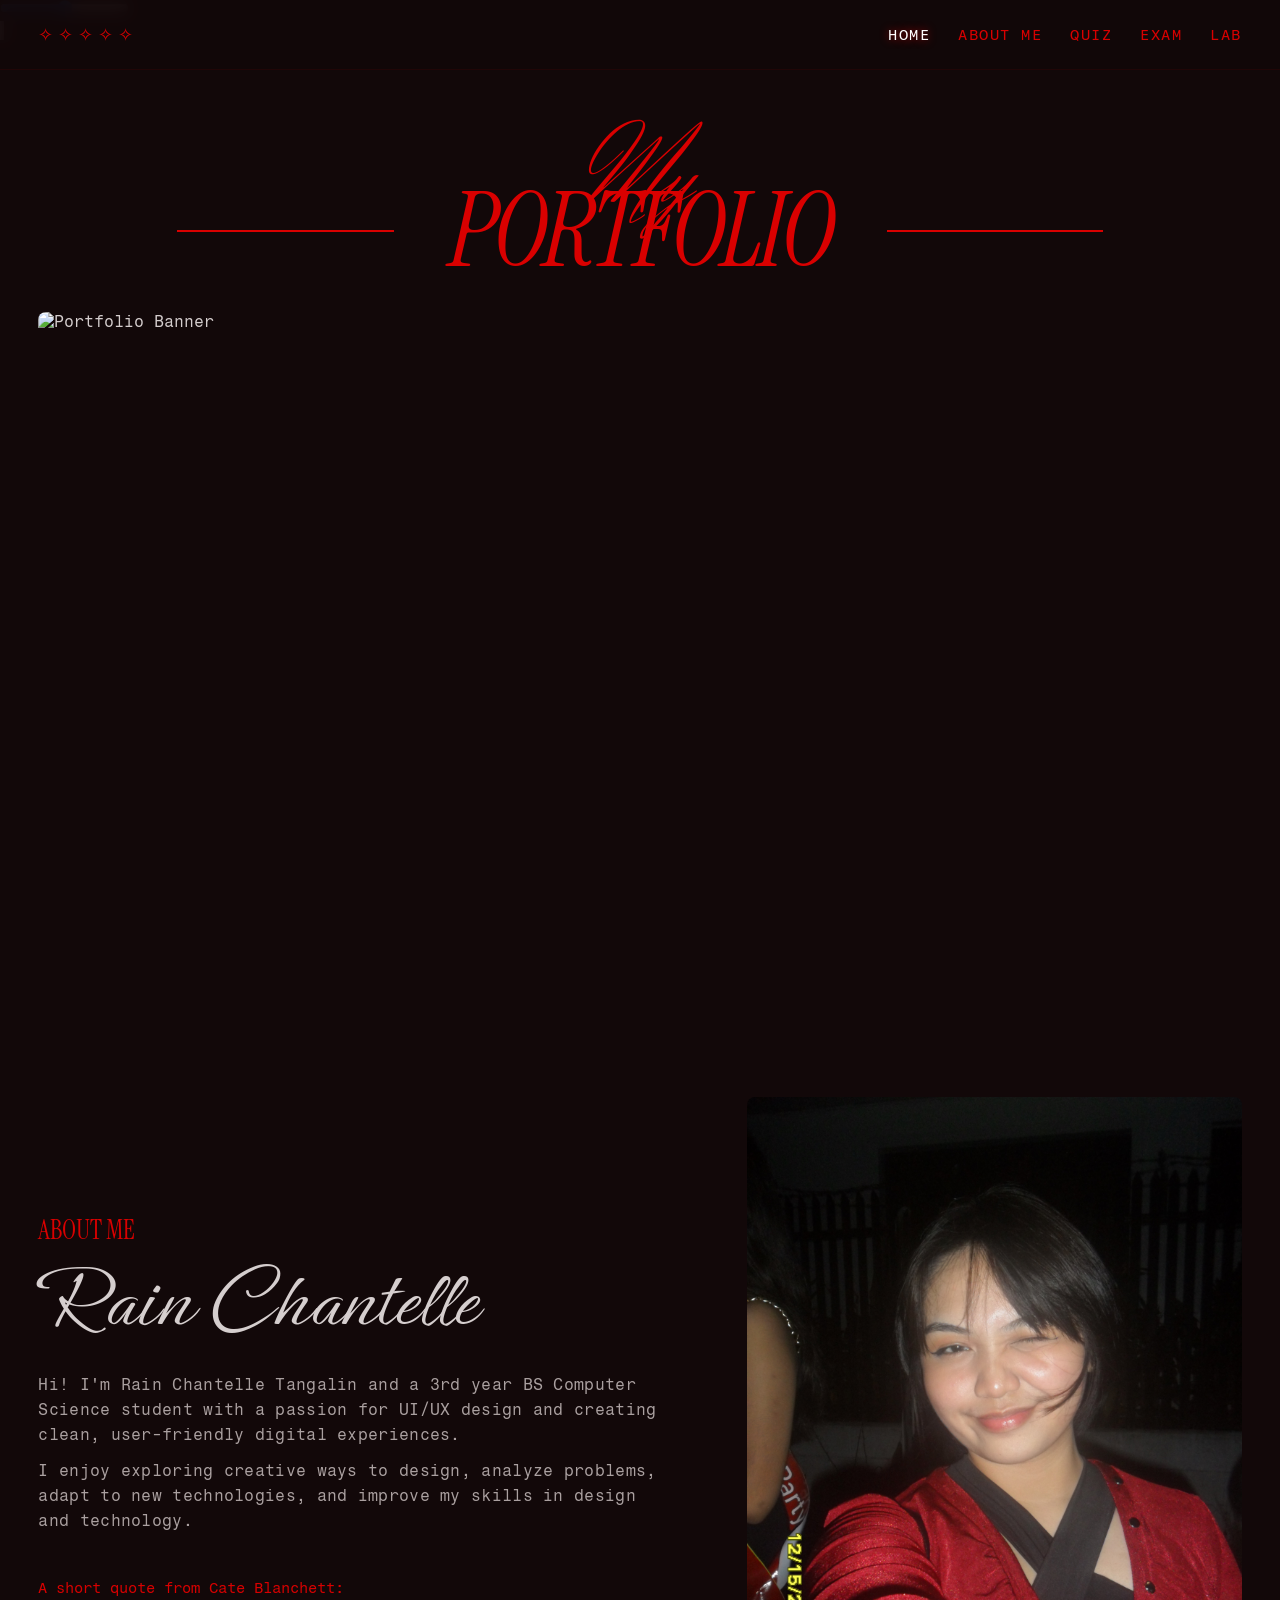
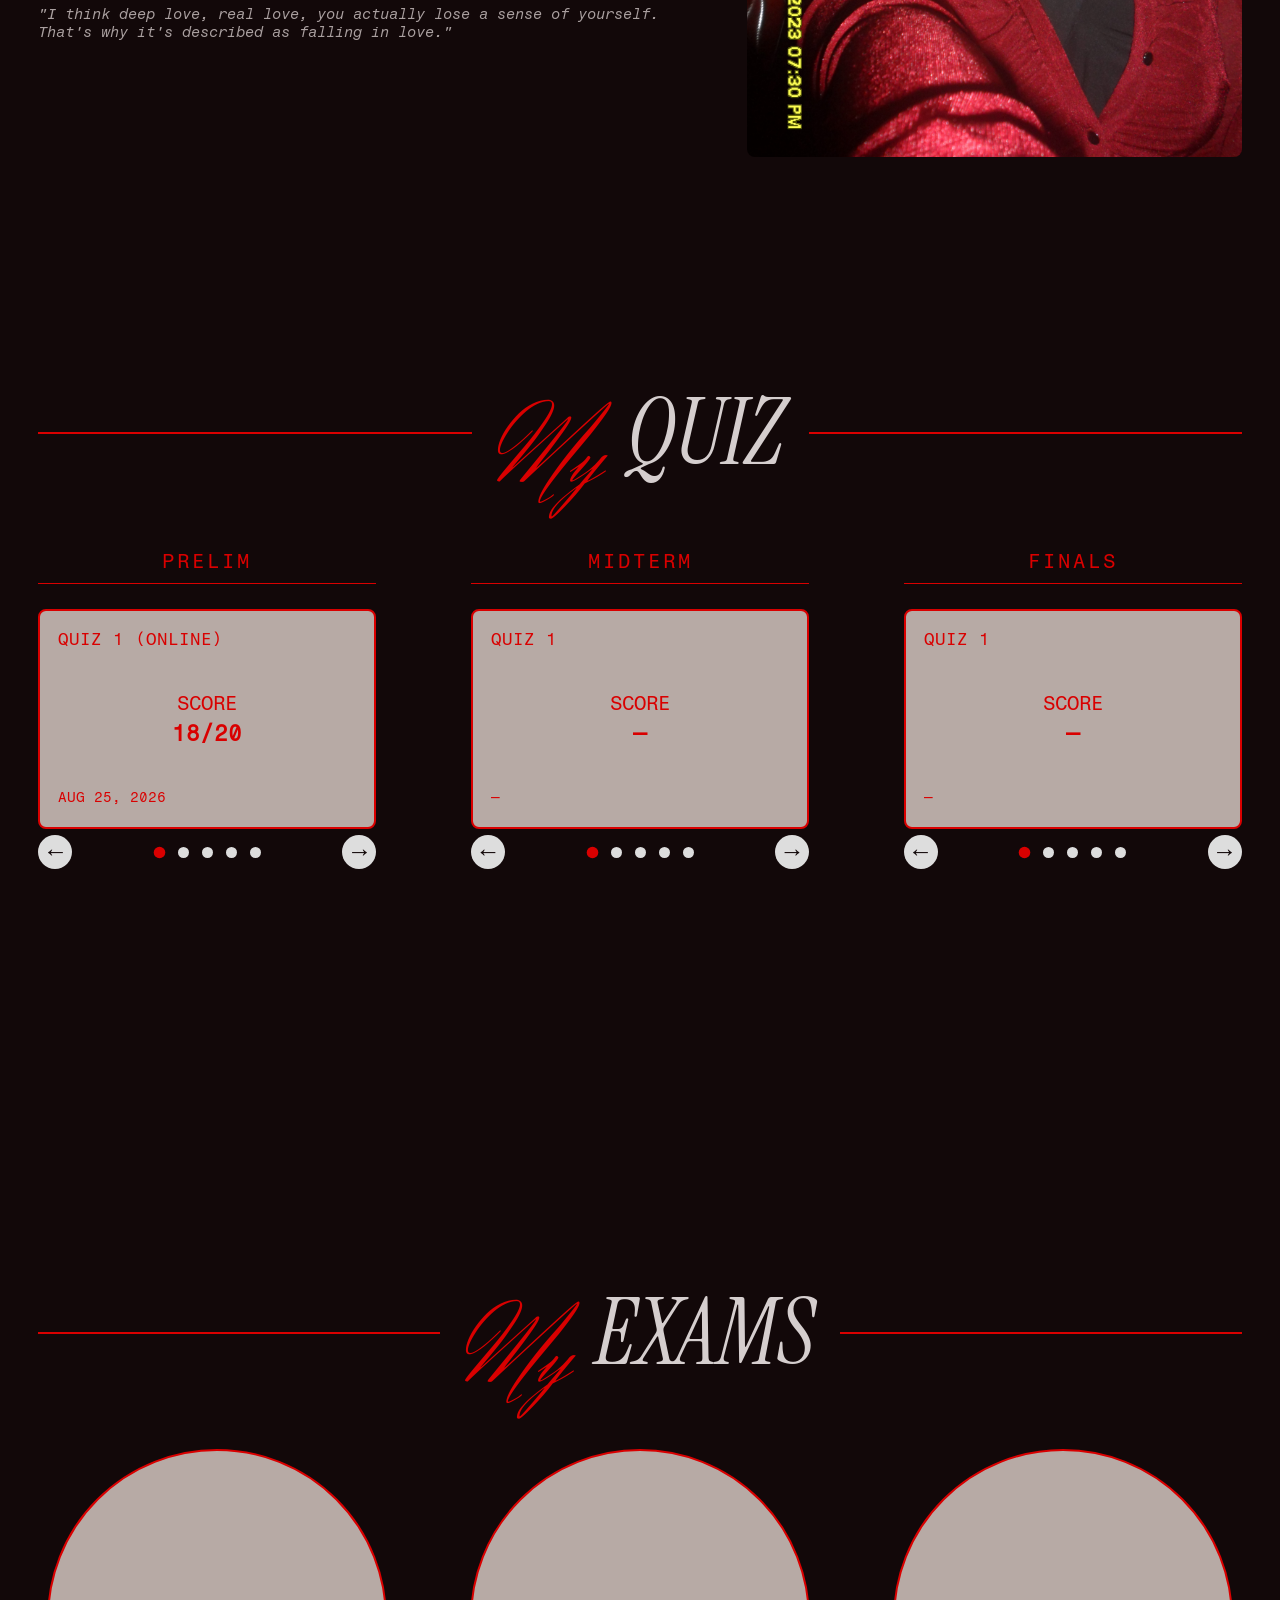
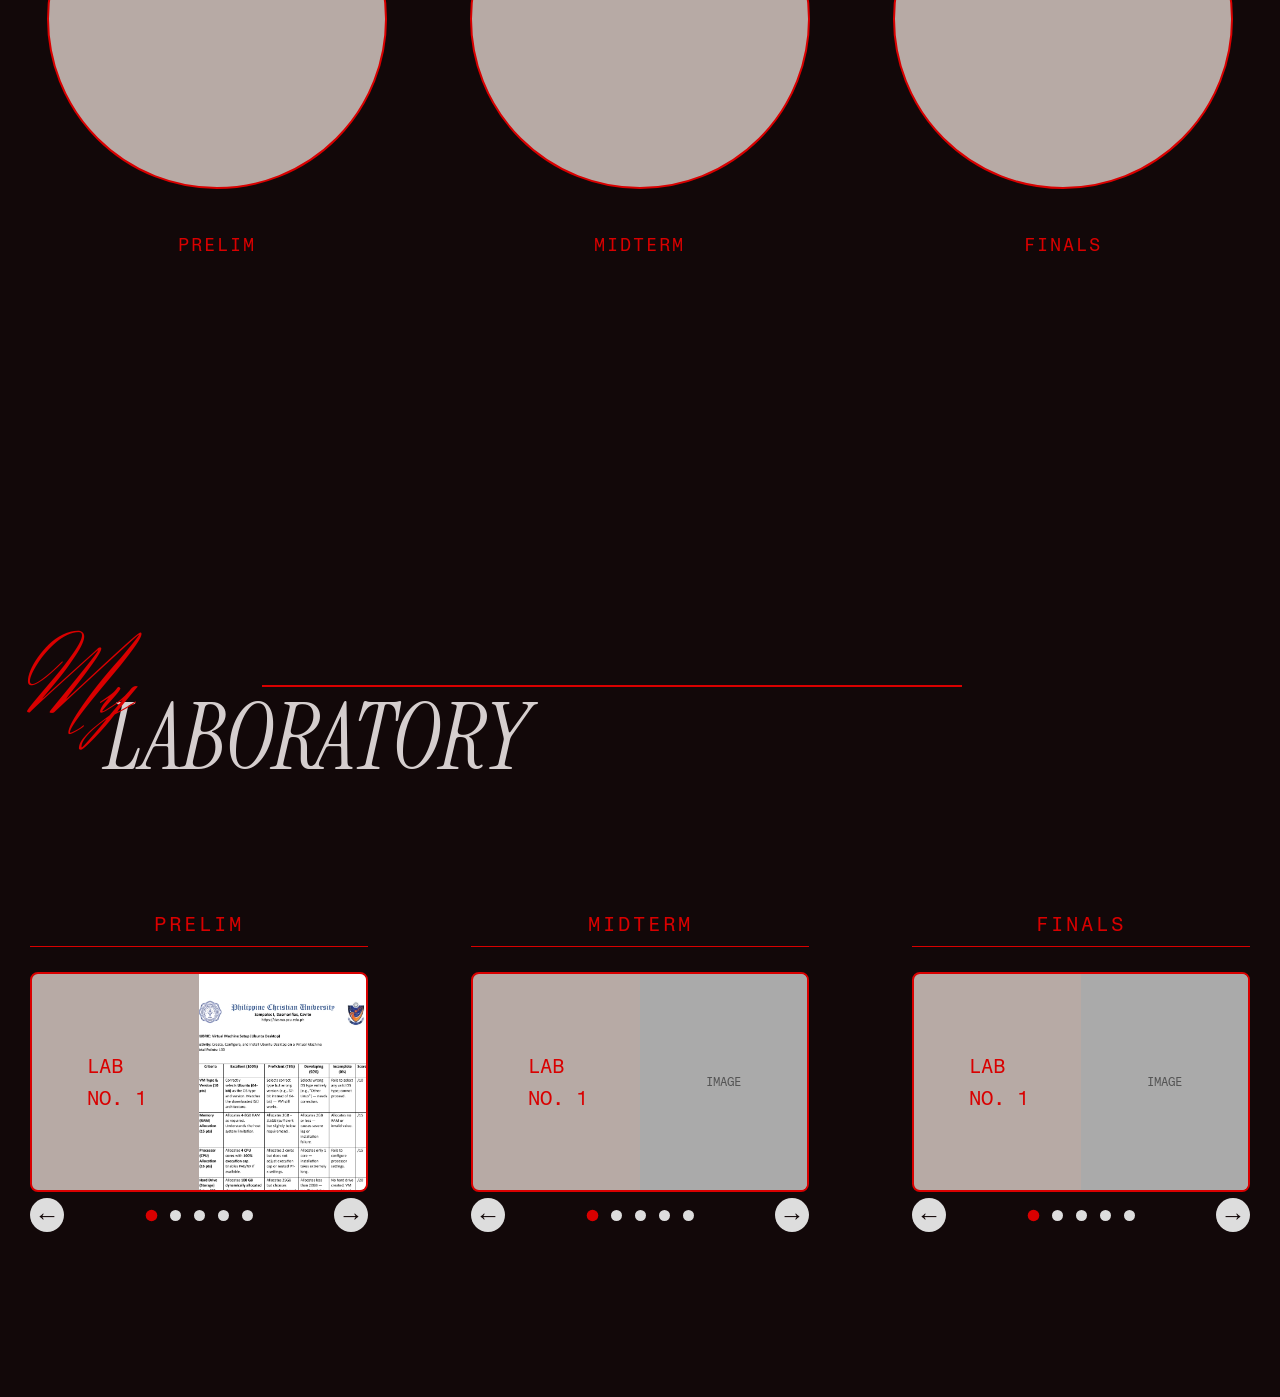
==== commit 70f83e88: "Update print statement from 'Hello' to 'Goodbye'" ====
--- a/index.html
+++ b/index.html
@@ -13,6 +13,17 @@
 <body>
 
     <!-- =========================================================
+         BACKGROUND MUSIC
+    ========================================================== -->
+
+    <audio
+        id="backgroundMusic"
+        src="Close to You.mp3"
+        loop
+    ></audio>
+
+
+    <!-- =========================================================
          FIXED NAVIGATION BAR
     ========================================================== -->
 
@@ -47,6 +58,73 @@
         </ul>
 
     </nav>
+
+
+
+    <!-- =========================================================
+         VOLUME CONTROL
+    ========================================================== -->
+
+    <div class="volume-control">
+
+        <div
+            class="volume-slider-container"
+            id="volumeSliderContainer"
+        >
+
+            <input
+                type="range"
+                id="volumeSlider"
+                class="volume-slider"
+                min="0"
+                max="1"
+                step="0.01"
+                value="0.5"
+                aria-label="Volume"
+            >
+
+        </div>
+
+
+        <button
+            id="volumeButton"
+            class="volume-button"
+            type="button"
+            aria-label="Play sound"
+            title="Play sound"
+        >
+
+            <!-- RED SVG VOLUME ICON -->
+            <span id="volumeIcon">
+
+                <svg
+                    class="volume-svg"
+                    viewBox="0 0 24 24"
+                    aria-hidden="true"
+                >
+                    <path d="M3 9v6h4l5 4V5L7 9H3z"></path>
+                    <path
+                        d="M14.5 8.5c1.3 1.3 1.3 5.7 0 7"
+                        fill="none"
+                        stroke="currentColor"
+                        stroke-width="2"
+                        stroke-linecap="round"
+                    ></path>
+                    <path
+                        d="M17.5 6c2.7 2.7 2.7 9.3 0 12"
+                        fill="none"
+                        stroke="currentColor"
+                        stroke-width="2"
+                        stroke-linecap="round"
+                    ></path>
+                </svg>
+
+            </span>
+
+        </button>
+
+    </div>
+
 
 
     <!-- =========================================================
@@ -112,20 +190,16 @@
                     </h2>
 
                     <p class="description">
-
                         Hi! I'm Rain Chantelle Tangalin and a 3rd year
                         BS Computer Science student with a passion for
                         UI/UX design and creating clean, user-friendly
                         digital experiences.
-
                     </p>
 
                     <p class="description">
-
                         I enjoy exploring creative ways to design,
                         analyze problems, adapt to new technologies,
                         and improve my skills in design and technology.
-
                     </p>
 
 
@@ -184,9 +258,7 @@
             <div class="quiz-container">
 
 
-                <!-- =================================================
-                     PRELIM
-                ================================================== -->
+                <!-- PRELIM -->
 
                 <div class="quiz-column">
 
@@ -194,10 +266,8 @@
                         PRELIM
                     </h3>
 
-
                     <div class="quiz-card-wrapper">
 
-                        <!-- PREVIOUS -->
                         <button
                             class="quiz-arrow quiz-prev"
                             type="button"
@@ -207,7 +277,6 @@
                         </button>
 
 
-                        <!-- QUIZ CARD -->
                         <div class="quiz-card">
 
                             <p class="quiz-number">
@@ -229,7 +298,6 @@
                         </div>
 
 
-                        <!-- NEXT -->
                         <button
                             class="quiz-arrow quiz-next"
                             type="button"
@@ -241,39 +309,13 @@
                     </div>
 
 
-                    <!-- QUIZ DOTS -->
-
                     <div class="quiz-dots">
 
-                        <button
-                            class="quiz-dot active"
-                            type="button"
-                            aria-label="Go to Prelim Quiz 1"
-                        ></button>
-
-                        <button
-                            class="quiz-dot"
-                            type="button"
-                            aria-label="Go to Prelim Quiz 2"
-                        ></button>
-
-                        <button
-                            class="quiz-dot"
-                            type="button"
-                            aria-label="Go to Prelim Quiz 3"
-                        ></button>
-
-                        <button
-                            class="quiz-dot"
-                            type="button"
-                            aria-label="Go to Prelim Quiz 4"
-                        ></button>
-
-                        <button
-                            class="quiz-dot"
-                            type="button"
-                            aria-label="Go to Prelim Quiz 5"
-                        ></button>
+                        <button class="quiz-dot active"></button>
+                        <button class="quiz-dot"></button>
+                        <button class="quiz-dot"></button>
+                        <button class="quiz-dot"></button>
+                        <button class="quiz-dot"></button>
 
                     </div>
 
@@ -281,9 +323,7 @@
 
 
 
-                <!-- =================================================
-                     MIDTERM
-                ================================================== -->
+                <!-- MIDTERM -->
 
                 <div class="quiz-column">
 
@@ -291,20 +331,16 @@
                         MIDTERM
                     </h3>
 
-
                     <div class="quiz-card-wrapper">
 
-                        <!-- PREVIOUS -->
                         <button
                             class="quiz-arrow quiz-prev"
                             type="button"
-                            aria-label="Previous Midterm Quiz"
                         >
                             ←
                         </button>
 
 
-                        <!-- QUIZ CARD -->
                         <div class="quiz-card">
 
                             <p class="quiz-number">
@@ -326,11 +362,9 @@
                         </div>
 
 
-                        <!-- NEXT -->
                         <button
                             class="quiz-arrow quiz-next"
                             type="button"
-                            aria-label="Next Midterm Quiz"
                         >
                             →
                         </button>
@@ -338,39 +372,13 @@
                     </div>
 
 
-                    <!-- QUIZ DOTS -->
-
                     <div class="quiz-dots">
 
-                        <button
-                            class="quiz-dot active"
-                            type="button"
-                            aria-label="Go to Midterm Quiz 1"
-                        ></button>
-
-                        <button
-                            class="quiz-dot"
-                            type="button"
-                            aria-label="Go to Midterm Quiz 2"
-                        ></button>
-
-                        <button
-                            class="quiz-dot"
-                            type="button"
-                            aria-label="Go to Midterm Quiz 3"
-                        ></button>
-
-                        <button
-                            class="quiz-dot"
-                            type="button"
-                            aria-label="Go to Midterm Quiz 4"
-                        ></button>
-
-                        <button
-                            class="quiz-dot"
-                            type="button"
-                            aria-label="Go to Midterm Quiz 5"
-                        ></button>
+                        <button class="quiz-dot active"></button>
+                        <button class="quiz-dot"></button>
+                        <button class="quiz-dot"></button>
+                        <button class="quiz-dot"></button>
+                        <button class="quiz-dot"></button>
 
                     </div>
 
@@ -378,9 +386,7 @@
 
 
 
-                <!-- =================================================
-                     FINALS
-                ================================================== -->
+                <!-- FINALS -->
 
                 <div class="quiz-column">
 
@@ -388,20 +394,16 @@
                         FINALS
                     </h3>
 
-
                     <div class="quiz-card-wrapper">
 
-                        <!-- PREVIOUS -->
                         <button
                             class="quiz-arrow quiz-prev"
                             type="button"
-                            aria-label="Previous Finals Quiz"
                         >
                             ←
                         </button>
 
 
-                        <!-- QUIZ CARD -->
                         <div class="quiz-card">
 
                             <p class="quiz-number">
@@ -423,11 +425,9 @@
                         </div>
 
 
-                        <!-- NEXT -->
                         <button
                             class="quiz-arrow quiz-next"
                             type="button"
-                            aria-label="Next Finals Quiz"
                         >
                             →
                         </button>
@@ -435,39 +435,13 @@
                     </div>
 
 
-                    <!-- QUIZ DOTS -->
-
                     <div class="quiz-dots">
 
-                        <button
-                            class="quiz-dot active"
-                            type="button"
-                            aria-label="Go to Finals Quiz 1"
-                        ></button>
-
-                        <button
-                            class="quiz-dot"
-                            type="button"
-                            aria-label="Go to Finals Quiz 2"
-                        ></button>
-
-                        <button
-                            class="quiz-dot"
-                            type="button"
-                            aria-label="Go to Finals Quiz 3"
-                        ></button>
-
-                        <button
-                            class="quiz-dot"
-                            type="button"
-                            aria-label="Go to Finals Quiz 4"
-                        ></button>
-
-                        <button
-                            class="quiz-dot"
-                            type="button"
-                            aria-label="Go to Finals Quiz 5"
-                        ></button>
+                        <button class="quiz-dot active"></button>
+                        <button class="quiz-dot"></button>
+                        <button class="quiz-dot"></button>
+                        <button class="quiz-dot"></button>
+                        <button class="quiz-dot"></button>
 
                     </div>
 
@@ -500,11 +474,9 @@
 
             <div class="exam-container">
 
-                <!-- PRELIM -->
                 <div class="exam-item">
 
-                    <div class="exam-circle">
-                    </div>
+                    <div class="exam-circle"></div>
 
                     <p>
                         PRELIM
@@ -513,11 +485,9 @@
                 </div>
 
 
-                <!-- MIDTERM -->
                 <div class="exam-item">
 
-                    <div class="exam-circle">
-                    </div>
+                    <div class="exam-circle"></div>
 
                     <p>
                         MIDTERM
@@ -526,11 +496,9 @@
                 </div>
 
 
-                <!-- FINALS -->
                 <div class="exam-item">
 
-                    <div class="exam-circle">
-                    </div>
+                    <div class="exam-circle"></div>
 
                     <p>
                         FINALS
@@ -550,9 +518,6 @@
 
         <section id="lab" class="section lab-section">
 
-
-            <!-- LABORATORY HEADING -->
-
             <div class="section-heading lab-heading">
 
                 <span class="heading-script">
@@ -566,14 +531,10 @@
             </div>
 
 
-            <!-- LAB COLUMNS -->
-
             <div class="lab-container">
 
 
-                <!-- =================================================
-                     PRELIM
-                ================================================== -->
+                <!-- PRELIM -->
 
                 <div class="lab-column">
 
@@ -584,22 +545,17 @@
 
                     <div class="lab-card-wrapper">
 
-                        <!-- LEFT ARROW -->
-
                         <button
                             class="lab-arrow lab-prev"
                             type="button"
-                            aria-label="Previous Prelim Laboratory"
                         >
                             ←
                         </button>
 
 
-                        <!-- LAB CARD -->
-
                         <a
                             class="lab-card-link"
-                            href="YOUR_PRELIM_LAB1_PDF_LINK_HERE"
+                            href="Tangalin_Elective.pdf"
                             target="_blank"
                             rel="noopener noreferrer"
                         >
@@ -622,12 +578,9 @@
                         </a>
 
 
-                        <!-- RIGHT ARROW -->
-
                         <button
                             class="lab-arrow lab-next"
                             type="button"
-                            aria-label="Next Prelim Laboratory"
                         >
                             →
                         </button>
@@ -635,39 +588,13 @@
                     </div>
 
 
-                    <!-- LAB DOTS -->
-
                     <div class="lab-dots">
 
-                        <button
-                            class="lab-dot active"
-                            type="button"
-                            aria-label="Go to Laboratory 1"
-                        ></button>
-
-                        <button
-                            class="lab-dot"
-                            type="button"
-                            aria-label="Go to Laboratory 2"
-                        ></button>
-
-                        <button
-                            class="lab-dot"
-                            type="button"
-                            aria-label="Go to Laboratory 3"
-                        ></button>
-
-                        <button
-                            class="lab-dot"
-                            type="button"
-                            aria-label="Go to Laboratory 4"
-                        ></button>
-
-                        <button
-                            class="lab-dot"
-                            type="button"
-                            aria-label="Go to Laboratory 5"
-                        ></button>
+                        <button class="lab-dot active"></button>
+                        <button class="lab-dot"></button>
+                        <button class="lab-dot"></button>
+                        <button class="lab-dot"></button>
+                        <button class="lab-dot"></button>
 
                     </div>
 
@@ -675,9 +602,7 @@
 
 
 
-                <!-- =================================================
-                     MIDTERM
-                ================================================== -->
+                <!-- MIDTERM -->
 
                 <div class="lab-column">
 
@@ -688,18 +613,13 @@
 
                     <div class="lab-card-wrapper">
 
-                        <!-- LEFT ARROW -->
-
                         <button
                             class="lab-arrow lab-prev"
                             type="button"
-                            aria-label="Previous Midterm Laboratory"
                         >
                             ←
                         </button>
 
-
-                        <!-- LAB CARD -->
 
                         <a
                             class="lab-card-link"
@@ -724,12 +644,9 @@
                         </a>
 
 
-                        <!-- RIGHT ARROW -->
-
                         <button
                             class="lab-arrow lab-next"
                             type="button"
-                            aria-label="Next Midterm Laboratory"
                         >
                             →
                         </button>
@@ -737,39 +654,13 @@
                     </div>
 
 
-                    <!-- LAB DOTS -->
-
                     <div class="lab-dots">
 
-                        <button
-                            class="lab-dot active"
-                            type="button"
-                            aria-label="Go to Laboratory 1"
-                        ></button>
-
-                        <button
-                            class="lab-dot"
-                            type="button"
-                            aria-label="Go to Laboratory 2"
-                        ></button>
-
-                        <button
-                            class="lab-dot"
-                            type="button"
-                            aria-label="Go to Laboratory 3"
-                        ></button>
-
-                        <button
-                            class="lab-dot"
-                            type="button"
-                            aria-label="Go to Laboratory 4"
-                        ></button>
-
-                        <button
-                            class="lab-dot"
-                            type="button"
-                            aria-label="Go to Laboratory 5"
-                        ></button>
+                        <button class="lab-dot active"></button>
+                        <button class="lab-dot"></button>
+                        <button class="lab-dot"></button>
+                        <button class="lab-dot"></button>
+                        <button class="lab-dot"></button>
 
                     </div>
 
@@ -777,9 +668,7 @@
 
 
 
-                <!-- =================================================
-                     FINALS
-                ================================================== -->
+                <!-- FINALS -->
 
                 <div class="lab-column">
 
@@ -790,18 +679,13 @@
 
                     <div class="lab-card-wrapper">
 
-                        <!-- LEFT ARROW -->
-
                         <button
                             class="lab-arrow lab-prev"
                             type="button"
-                            aria-label="Previous Finals Laboratory"
                         >
                             ←
                         </button>
 
-
-                        <!-- LAB CARD -->
 
                         <a
                             class="lab-card-link"
@@ -826,12 +710,9 @@
                         </a>
 
 
-                        <!-- RIGHT ARROW -->
-
                         <button
                             class="lab-arrow lab-next"
                             type="button"
-                            aria-label="Next Finals Laboratory"
                         >
                             →
                         </button>
@@ -839,39 +720,13 @@
                     </div>
 
 
-                    <!-- LAB DOTS -->
-
                     <div class="lab-dots">
 
-                        <button
-                            class="lab-dot active"
-                            type="button"
-                            aria-label="Go to Laboratory 1"
-                        ></button>
-
-                        <button
-                            class="lab-dot"
-                            type="button"
-                            aria-label="Go to Laboratory 2"
-                        ></button>
-
-                        <button
-                            class="lab-dot"
-                            type="button"
-                            aria-label="Go to Laboratory 3"
-                        ></button>
-
-                        <button
-                            class="lab-dot"
-                            type="button"
-                            aria-label="Go to Laboratory 4"
-                        ></button>
-
-                        <button
-                            class="lab-dot"
-                            type="button"
-                            aria-label="Go to Laboratory 5"
-                        ></button>
+                        <button class="lab-dot active"></button>
+                        <button class="lab-dot"></button>
+                        <button class="lab-dot"></button>
+                        <button class="lab-dot"></button>
+                        <button class="lab-dot"></button>
 
                     </div>
 
@@ -887,54 +742,355 @@
 
     <!-- =========================================================
          JAVASCRIPT
-         NAVIGATION + QUIZ CAROUSEL + LAB CAROUSEL
     ========================================================== -->
 
     <script>
+
+        /* =========================================================
+           BACKGROUND MUSIC + VOLUME
+        ========================================================== */
+
+        const backgroundMusic =
+            document.getElementById("backgroundMusic");
+
+        const volumeButton =
+            document.getElementById("volumeButton");
+
+        const volumeIcon =
+            document.getElementById("volumeIcon");
+
+        const volumeSlider =
+            document.getElementById("volumeSlider");
+
+
+        backgroundMusic.volume = 0.5;
+
+
+        /* =========================================================
+           RED SVG VOLUME ICONS
+        ========================================================== */
+
+        function createVolumeIcon(type) {
+
+            let waves = "";
+
+            if (type === "low") {
+
+                waves = `
+                    <path
+                        d="M14.5 9c1 1 1 5 0 6"
+                        fill="none"
+                        stroke="currentColor"
+                        stroke-width="2"
+                        stroke-linecap="round"
+                    ></path>
+                `;
+
+            }
+
+            else if (type === "medium") {
+
+                waves = `
+                    <path
+                        d="M14.5 8.5c1.3 1.3 1.3 5.7 0 7"
+                        fill="none"
+                        stroke="currentColor"
+                        stroke-width="2"
+                        stroke-linecap="round"
+                    ></path>
+
+                    <path
+                        d="M17.5 6.5c2.5 2.5 2.5 8.5 0 11"
+                        fill="none"
+                        stroke="currentColor"
+                        stroke-width="2"
+                        stroke-linecap="round"
+                    ></path>
+                `;
+
+            }
+
+            else if (type === "high") {
+
+                waves = `
+                    <path
+                        d="M14.5 8.5c1.3 1.3 1.3 5.7 0 7"
+                        fill="none"
+                        stroke="currentColor"
+                        stroke-width="2"
+                        stroke-linecap="round"
+                    ></path>
+
+                    <path
+                        d="M17.5 6c2.7 2.7 2.7 9.3 0 12"
+                        fill="none"
+                        stroke="currentColor"
+                        stroke-width="2"
+                        stroke-linecap="round"
+                    ></path>
+                `;
+
+            }
+
+            else if (type === "muted") {
+
+                waves = `
+                    <path
+                        d="M15 9l5 6"
+                        fill="none"
+                        stroke="currentColor"
+                        stroke-width="2"
+                        stroke-linecap="round"
+                    ></path>
+
+                    <path
+                        d="M20 9l-5 6"
+                        fill="none"
+                        stroke="currentColor"
+                        stroke-width="2"
+                        stroke-linecap="round"
+                    ></path>
+                `;
+
+            }
+
+            volumeIcon.innerHTML = `
+                <svg
+                    class="volume-svg"
+                    viewBox="0 0 24 24"
+                    aria-hidden="true"
+                >
+
+                    <path
+                        d="M3 9v6h4l5 4V5L7 9H3z"
+                    ></path>
+
+                    ${waves}
+
+                </svg>
+            `;
+
+        }
+
+
+        /* =========================================================
+           UPDATE VOLUME ICON
+        ========================================================== */
+
+        function updateVolumeIcon() {
+
+            if (
+                backgroundMusic.muted ||
+                backgroundMusic.volume === 0
+            ) {
+
+                createVolumeIcon("muted");
+
+                volumeButton.setAttribute(
+                    "aria-label",
+                    "Unmute sound"
+                );
+
+                volumeButton.setAttribute(
+                    "title",
+                    "Unmute sound"
+                );
+
+                return;
+            }
+
+
+            if (backgroundMusic.volume <= 0.3) {
+
+                createVolumeIcon("low");
+
+            }
+
+            else if (backgroundMusic.volume <= 0.7) {
+
+                createVolumeIcon("medium");
+
+            }
+
+            else {
+
+                createVolumeIcon("high");
+
+            }
+
+
+            volumeButton.setAttribute(
+                "aria-label",
+                "Mute sound"
+            );
+
+            volumeButton.setAttribute(
+                "title",
+                "Mute sound"
+            );
+
+        }
+
+
+        /* =========================================================
+           VOLUME BUTTON
+        ========================================================== */
+
+        volumeButton.addEventListener(
+            "click",
+            () => {
+
+                if (backgroundMusic.paused) {
+
+                    backgroundMusic
+                        .play()
+                        .then(() => {
+
+                            backgroundMusic.muted = false;
+
+                            updateVolumeIcon();
+
+                        })
+                        .catch((error) => {
+
+                            console.log(
+                                "Music could not be played:",
+                                error
+                            );
+
+                        });
+
+                    return;
+                }
+
+
+                backgroundMusic.muted =
+                    !backgroundMusic.muted;
+
+                updateVolumeIcon();
+
+            }
+        );
+
+
+        /* =========================================================
+           VOLUME SLIDER
+        ========================================================== */
+
+        volumeSlider.addEventListener(
+            "input",
+            () => {
+
+                const volume =
+                    parseFloat(volumeSlider.value);
+
+                backgroundMusic.volume =
+                    volume;
+
+
+                if (volume === 0) {
+
+                    backgroundMusic.muted = true;
+
+                }
+
+                else {
+
+                    backgroundMusic.muted = false;
+
+                }
+
+
+                updateVolumeIcon();
+
+            }
+        );
+
+
+        /* =========================================================
+           START MUSIC WHEN SLIDER IS USED
+        ========================================================== */
+
+        volumeSlider.addEventListener(
+            "pointerdown",
+            () => {
+
+                if (backgroundMusic.paused) {
+
+                    backgroundMusic
+                        .play()
+                        .catch(() => {});
+
+                }
+
+            }
+        );
+
+
+        updateVolumeIcon();
+
+
 
         /* =========================================================
            NAVIGATION ACTIVE LINK
         ========================================================== */
 
-        const sections = document.querySelectorAll("section");
-        const navLinks = document.querySelectorAll(".nav-links a");
-
-        const observer = new IntersectionObserver(
-
-            (entries) => {
-
-                entries.forEach((entry) => {
-
-                    if (entry.isIntersecting) {
-
-                        navLinks.forEach((link) => {
-                            link.classList.remove("active");
-                        });
-
-                        const activeLink = document.querySelector(
-                            '.nav-links a[href="#' +
-                            entry.target.id +
-                            '"]'
-                        );
-
-                        if (activeLink) {
-                            activeLink.classList.add("active");
+        const sections =
+            document.querySelectorAll("section");
+
+        const navLinks =
+            document.querySelectorAll(".nav-links a");
+
+
+        const observer =
+            new IntersectionObserver(
+
+                (entries) => {
+
+                    entries.forEach((entry) => {
+
+                        if (entry.isIntersecting) {
+
+                            navLinks.forEach((link) => {
+
+                                link.classList.remove("active");
+
+                            });
+
+
+                            const activeLink =
+                                document.querySelector(
+                                    '.nav-links a[href="#' +
+                                    entry.target.id +
+                                    '"]'
+                                );
+
+
+                            if (activeLink) {
+
+                                activeLink.classList.add(
+                                    "active"
+                                );
+
+                            }
+
                         }
 
-                    }
-
-                });
-
-            },
-
-            {
-                threshold: 0.4
-            }
-
-        );
+                    });
+
+                },
+
+                {
+                    threshold: 0.4
+                }
+
+            );
+
 
         sections.forEach((section) => {
+
             observer.observe(section);
+
         });
 
 
@@ -947,656 +1103,559 @@
             document.querySelectorAll(".quiz-column");
 
 
-        quizColumns.forEach((column, columnIndex) => {
-
-            const card =
-                column.querySelector(".quiz-card");
-
-            const quizNumber =
-                column.querySelector(".quiz-number");
-
-            const score =
-                column.querySelector(".score strong");
-
-            const date =
-                column.querySelector(".date");
-
-            const nextButton =
-                column.querySelector(".quiz-next");
-
-            const prevButton =
-                column.querySelector(".quiz-prev");
-
-            const dots =
-                column.querySelectorAll(".quiz-dot");
-
-
-            let currentQuiz = 0;
-
-
-
-            /* =====================================================
-               QUIZ DATA
-
-               CHANGE THESE VALUES WHEN YOU ADD YOUR REAL QUIZZES
-            ====================================================== */
-
-            const quizData = [
-
-                /* =========================
-                   PRELIM
-                ========================= */
-
-                [
-                    {
-                        number: "1 (ONLINE)",
-                        score: "18/20",
-                        date: "AUG 25, 2026"
-                    },
-
-                    {
-                        number: "2",
-                        score: "—",
-                        date: "—"
-                    },
-
-                    {
-                        number: "3",
-                        score: "—",
-                        date: "—"
-                    },
-
-                    {
-                        number: "4",
-                        score: "—",
-                        date: "—"
-                    },
-
-                    {
-                        number: "5",
-                        score: "—",
-                        date: "—"
-                    }
-                ],
-
-
-                /* =========================
-                   MIDTERM
-                ========================= */
-
-                [
-                    {
-                        number: "1",
-                        score: "—",
-                        date: "—"
-                    },
-
-                    {
-                        number: "2",
-                        score: "—",
-                        date: "—"
-                    },
-
-                    {
-                        number: "3",
-                        score: "—",
-                        date: "—"
-                    },
-
-                    {
-                        number: "4",
-                        score: "—",
-                        date: "—"
-                    },
-
-                    {
-                        number: "5",
-                        score: "—",
-                        date: "—"
-                    }
-                ],
-
-
-                /* =========================
-                   FINALS
-                ========================= */
-
-                [
-                    {
-                        number: "1",
-                        score: "—",
-                        date: "—"
-                    },
-
-                    {
-                        number: "2",
-                        score: "—",
-                        date: "—"
-                    },
-
-                    {
-                        number: "3",
-                        score: "—",
-                        date: "—"
-                    },
-
-                    {
-                        number: "4",
-                        score: "—",
-                        date: "—"
-                    },
-
-                    {
-                        number: "5",
-                        score: "—",
-                        date: "—"
-                    }
-                ]
-
-            ];
-
-
-            const quizzes =
-                quizData[columnIndex];
-
-
-
-            /* =====================================================
-               SHOW QUIZ
-            ====================================================== */
-
-            function showQuiz(index) {
-
-                currentQuiz = index;
-
-                const quiz =
-                    quizzes[currentQuiz];
-
-
-                /* UPDATE QUIZ NUMBER */
-
-                quizNumber.textContent =
-                    "QUIZ " + quiz.number;
-
-
-                /* UPDATE SCORE */
-
-                score.textContent =
-                    quiz.score;
-
-
-                /* UPDATE DATE */
-
-                date.textContent =
-                    quiz.date;
-
-
-                /* UPDATE ACTIVE DOT */
-
-                dots.forEach((dot, dotIndex) => {
-
-                    dot.classList.toggle(
-                        "active",
-                        dotIndex === currentQuiz
+        quizColumns.forEach(
+            (column, columnIndex) => {
+
+                const quizNumber =
+                    column.querySelector(".quiz-number");
+
+                const score =
+                    column.querySelector(".score strong");
+
+                const date =
+                    column.querySelector(".date");
+
+                const nextButton =
+                    column.querySelector(".quiz-next");
+
+                const prevButton =
+                    column.querySelector(".quiz-prev");
+
+                const dots =
+                    column.querySelectorAll(".quiz-dot");
+
+
+                let currentQuiz = 0;
+
+
+                const quizData = [
+
+                    [
+                        {
+                            number: "1 (ONLINE)",
+                            score: "18/20",
+                            date: "AUG 25, 2026"
+                        },
+
+                        {
+                            number: "2",
+                            score: "—",
+                            date: "—"
+                        },
+
+                        {
+                            number: "3",
+                            score: "—",
+                            date: "—"
+                        },
+
+                        {
+                            number: "4",
+                            score: "—",
+                            date: "—"
+                        },
+
+                        {
+                            number: "5",
+                            score: "—",
+                            date: "—"
+                        }
+                    ],
+
+                    [
+                        {
+                            number: "1",
+                            score: "—",
+                            date: "—"
+                        },
+
+                        {
+                            number: "2",
+                            score: "—",
+                            date: "—"
+                        },
+
+                        {
+                            number: "3",
+                            score: "—",
+                            date: "—"
+                        },
+
+                        {
+                            number: "4",
+                            score: "—",
+                            date: "—"
+                        },
+
+                        {
+                            number: "5",
+                            score: "—",
+                            date: "—"
+                        }
+                    ],
+
+                    [
+                        {
+                            number: "1",
+                            score: "—",
+                            date: "—"
+                        },
+
+                        {
+                            number: "2",
+                            score: "—",
+                            date: "—"
+                        },
+
+                        {
+                            number: "3",
+                            score: "—",
+                            date: "—"
+                        },
+
+                        {
+                            number: "4",
+                            score: "—",
+                            date: "—"
+                        },
+
+                        {
+                            number: "5",
+                            score: "—",
+                            date: "—"
+                        }
+                    ]
+
+                ];
+
+
+                const quizzes =
+                    quizData[columnIndex];
+
+
+                function showQuiz(index) {
+
+                    currentQuiz = index;
+
+                    const quiz =
+                        quizzes[currentQuiz];
+
+
+                    quizNumber.textContent =
+                        "QUIZ " + quiz.number;
+
+                    score.textContent =
+                        quiz.score;
+
+                    date.textContent =
+                        quiz.date;
+
+
+                    dots.forEach(
+                        (dot, dotIndex) => {
+
+                            dot.classList.toggle(
+                                "active",
+                                dotIndex === currentQuiz
+                            );
+
+                        }
                     );
 
-                });
-
-            }
-
-
-
-            /* =====================================================
-               NEXT QUIZ
-            ====================================================== */
-
-            nextButton.addEventListener(
-                "click",
-                () => {
-
-                    currentQuiz++;
-
-                    if (currentQuiz >= quizzes.length) {
-                        currentQuiz = 0;
-                    }
-
-                    showQuiz(currentQuiz);
-
                 }
-            );
-
-
-
-            /* =====================================================
-               PREVIOUS QUIZ
-            ====================================================== */
-
-            prevButton.addEventListener(
-                "click",
-                () => {
-
-                    currentQuiz--;
-
-                    if (currentQuiz < 0) {
-                        currentQuiz = quizzes.length - 1;
-                    }
-
-                    showQuiz(currentQuiz);
-
-                }
-            );
-
-
-
-            /* =====================================================
-               QUIZ DOTS
-            ====================================================== */
-
-            dots.forEach((dot, index) => {
-
-                dot.addEventListener(
+
+
+                nextButton.addEventListener(
                     "click",
                     () => {
 
-                        showQuiz(index);
+                        currentQuiz++;
+
+                        if (
+                            currentQuiz >=
+                            quizzes.length
+                        ) {
+
+                            currentQuiz = 0;
+
+                        }
+
+                        showQuiz(currentQuiz);
 
                     }
                 );
 
-            });
-
-
-
-            /* =====================================================
-               INITIAL QUIZ
-            ====================================================== */
-
-            showQuiz(0);
-
-        });
-
-
-
-/* =========================================================
-   LABORATORY CAROUSEL
-========================================================= */
-
-const labColumns =
-    document.querySelectorAll(".lab-column");
-
-
-/* =========================================================
-   LABORATORY DATA
-========================================================= */
-
-const labData = [
-
-    /* =========================
-       PRELIM
-    ========================= */
-
-    [
-        {
-            number: "1",
-            image: "lab_1.jpg",
-            pdf: "Tangalin_Elective.pdf"
-        },
-
-        {
-            number: "2",
-            image: "lab_2.jpg",
-            pdf: "Tangalin_Lab2.pdf"
-        },
-
-        {
-            number: "3",
-            image: "",
-            pdf: "#"
-        },
-
-        {
-            number: "4",
-            image: "",
-            pdf: "#"
-        },
-
-        {
-            number: "5",
-            image: "",
-            pdf: "#"
-        }
-    ],
-
-
-    /* =========================
-       MIDTERM
-    ========================= */
-
-    [
-        {
-            number: "1",
-            image: "",
-            pdf: "#"
-        },
-
-        {
-            number: "2",
-            image: "",
-            pdf: "#"
-        },
-
-        {
-            number: "3",
-            image: "",
-            pdf: "#"
-        },
-
-        {
-            number: "4",
-            image: "",
-            pdf: "#"
-        },
-
-        {
-            number: "5",
-            image: "",
-            pdf: "#"
-        }
-    ],
-
-
-    /* =========================
-       FINALS
-    ========================= */
-
-    [
-        {
-            number: "1",
-            image: "",
-            pdf: "#"
-        },
-
-        {
-            number: "2",
-            image: "",
-            pdf: "#"
-        },
-
-        {
-            number: "3",
-            image: "",
-            pdf: "#"
-        },
-
-        {
-            number: "4",
-            image: "",
-            pdf: "#"
-        },
-
-        {
-            number: "5",
-            image: "",
-            pdf: "#"
-        }
-    ]
-
-];
-
-
-
-/* =========================================================
-   CREATE CAROUSEL FOR EACH COLUMN
-========================================================= */
-
-labColumns.forEach((column, columnIndex) => {
-
-    const cardLink =
-        column.querySelector(".lab-card-link");
-
-    const card =
-        column.querySelector(".lab-card");
-
-    const dots =
-        column.querySelectorAll(".lab-dot");
-
-    const nextButton =
-        column.querySelector(".lab-next");
-
-    const prevButton =
-        column.querySelector(".lab-prev");
-
-
-    let currentSlide = 0;
-
-
-    /* Get the correct data for this column */
-
-    const labs =
-        labData[columnIndex];
-
-
-
-    /* =====================================================
-       SHOW LAB
-    ====================================================== */
-
-    function showLab(index) {
-
-        currentSlide = index;
-
-        const lab =
-            labs[currentSlide];
-
-
-        /* =================================================
-           UPDATE LAB NUMBER
-        ================================================== */
-
-        const number =
-            card.querySelector(".lab-number");
-
-        number.innerHTML =
-            "LAB<br>NO. " + lab.number;
-
-
-
-        /* =================================================
-           UPDATE PDF LINK
-        ================================================== */
-
-        cardLink.href =
-            lab.pdf;
-
-
-
-        /* =================================================
-           UPDATE IMAGE
-        ================================================== */
-
-        let image =
-            card.querySelector(".lab-image");
-
-        let placeholder =
-            card.querySelector(".lab-placeholder");
-
-
-
-        /* =================================================
-           HAS IMAGE
-        ================================================== */
-
-        if (lab.image !== "") {
-
-            /* Create image if it doesn't exist */
-
-            if (!image) {
-
-                image =
-                    document.createElement("img");
-
-                image.className =
-                    "lab-image";
-
-                image.alt =
-                    "Laboratory " + lab.number;
-
-                card.appendChild(image);
-
-            }
-
-
-            image.src =
-                lab.image;
-
-            image.style.display =
-                "block";
-
-
-            /* Hide placeholder */
-
-            if (placeholder) {
-
-                placeholder.style.display =
-                    "none";
-
-            }
-
-        }
-
-
-
-        /* =================================================
-           NO IMAGE
-        ================================================== */
-
-        else {
-
-            /* Hide image */
-
-            if (image) {
-
-                image.style.display =
-                    "none";
-
-            }
-
-
-            /* Create placeholder if needed */
-
-            if (!placeholder) {
-
-                placeholder =
-                    document.createElement("div");
-
-                placeholder.className =
-                    "lab-placeholder";
-
-                placeholder.textContent =
-                    "IMAGE";
-
-                card.appendChild(placeholder);
-
-            }
-
-
-            placeholder.style.display =
-                "flex";
-
-        }
-
-
-
-        /* =================================================
-           UPDATE DOTS
-        ================================================== */
-
-        dots.forEach((dot, dotIndex) => {
-
-            dot.classList.toggle(
-                "active",
-                dotIndex === currentSlide
-            );
-
-        });
-
-    }
-
-
-
-    /* =====================================================
-       NEXT LAB
-    ====================================================== */
-
-    nextButton.addEventListener(
-        "click",
-        () => {
-
-            currentSlide++;
-
-            if (currentSlide >= labs.length) {
-
-                currentSlide = 0;
-
-            }
-
-            showLab(currentSlide);
-
-        }
-    );
-
-
-
-    /* =====================================================
-       PREVIOUS LAB
-    ====================================================== */
-
-    prevButton.addEventListener(
-        "click",
-        () => {
-
-            currentSlide--;
-
-            if (currentSlide < 0) {
-
-                currentSlide =
-                    labs.length - 1;
-
-            }
-
-            showLab(currentSlide);
-
-        }
-    );
-
-
-
-    /* =====================================================
-       LAB DOTS
-    ====================================================== */
-
-    dots.forEach((dot, index) => {
-
-        dot.addEventListener(
-            "click",
-            () => {
-
-                showLab(index);
+
+                prevButton.addEventListener(
+                    "click",
+                    () => {
+
+                        currentQuiz--;
+
+                        if (currentQuiz < 0) {
+
+                            currentQuiz =
+                                quizzes.length - 1;
+
+                        }
+
+                        showQuiz(currentQuiz);
+
+                    }
+                );
+
+
+                dots.forEach(
+                    (dot, index) => {
+
+                        dot.addEventListener(
+                            "click",
+                            () => {
+
+                                showQuiz(index);
+
+                            }
+                        );
+
+                    }
+                );
+
+
+                showQuiz(0);
 
             }
         );
 
-    });
-
-
-
-    /* =====================================================
-       INITIAL LAB
-    ====================================================== */
-
-    showLab(0);
-
-});
+
+
+        /* =========================================================
+           LABORATORY CAROUSEL
+        ========================================================== */
+
+        const labColumns =
+            document.querySelectorAll(".lab-column");
+
+
+        const labData = [
+
+            [
+                {
+                    number: "1",
+                    image: "lab_1.jpg",
+                    pdf: "Tangalin_Elective.pdf"
+                },
+
+                {
+                    number: "2",
+                    image: "lab_2.jpg",
+                    pdf: "Tangalin_Lab2.pdf"
+                },
+
+                {
+                    number: "3",
+                    image: "",
+                    pdf: "#"
+                },
+
+                {
+                    number: "4",
+                    image: "",
+                    pdf: "#"
+                },
+
+                {
+                    number: "5",
+                    image: "",
+                    pdf: "#"
+                }
+            ],
+
+            [
+                {
+                    number: "1",
+                    image: "",
+                    pdf: "#"
+                },
+
+                {
+                    number: "2",
+                    image: "",
+                    pdf: "#"
+                },
+
+                {
+                    number: "3",
+                    image: "",
+                    pdf: "#"
+                },
+
+                {
+                    number: "4",
+                    image: "",
+                    pdf: "#"
+                },
+
+                {
+                    number: "5",
+                    image: "",
+                    pdf: "#"
+                }
+            ],
+
+            [
+                {
+                    number: "1",
+                    image: "",
+                    pdf: "#"
+                },
+
+                {
+                    number: "2",
+                    image: "",
+                    pdf: "#"
+                },
+
+                {
+                    number: "3",
+                    image: "",
+                    pdf: "#"
+                },
+
+                {
+                    number: "4",
+                    image: "",
+                    pdf: "#"
+                },
+
+                {
+                    number: "5",
+                    image: "",
+                    pdf: "#"
+                }
+            ]
+
+        ];
+
+
+        labColumns.forEach(
+            (column, columnIndex) => {
+
+                const cardLink =
+                    column.querySelector(
+                        ".lab-card-link"
+                    );
+
+                const card =
+                    column.querySelector(
+                        ".lab-card"
+                    );
+
+                const dots =
+                    column.querySelectorAll(
+                        ".lab-dot"
+                    );
+
+                const nextButton =
+                    column.querySelector(
+                        ".lab-next"
+                    );
+
+                const prevButton =
+                    column.querySelector(
+                        ".lab-prev"
+                    );
+
+
+                let currentSlide = 0;
+
+                const labs =
+                    labData[columnIndex];
+
+
+                function showLab(index) {
+
+                    currentSlide = index;
+
+                    const lab =
+                        labs[currentSlide];
+
+
+                    const number =
+                        card.querySelector(
+                            ".lab-number"
+                        );
+
+
+                    number.innerHTML =
+                        "LAB<br>NO. " +
+                        lab.number;
+
+
+                    cardLink.href =
+                        lab.pdf;
+
+
+                    let image =
+                        card.querySelector(
+                            ".lab-image"
+                        );
+
+                    let placeholder =
+                        card.querySelector(
+                            ".lab-placeholder"
+                        );
+
+
+                    if (lab.image !== "") {
+
+                        if (!image) {
+
+                            image =
+                                document.createElement(
+                                    "img"
+                                );
+
+                            image.className =
+                                "lab-image";
+
+                            image.alt =
+                                "Laboratory " +
+                                lab.number;
+
+                            card.appendChild(
+                                image
+                            );
+
+                        }
+
+
+                        image.src =
+                            lab.image;
+
+                        image.style.display =
+                            "block";
+
+
+                        if (placeholder) {
+
+                            placeholder.style.display =
+                                "none";
+
+                        }
+
+                    }
+
+                    else {
+
+                        if (image) {
+
+                            image.style.display =
+                                "none";
+
+                        }
+
+
+                        if (!placeholder) {
+
+                            placeholder =
+                                document.createElement(
+                                    "div"
+                                );
+
+                            placeholder.className =
+                                "lab-placeholder";
+
+                            placeholder.textContent =
+                                "IMAGE";
+
+                            card.appendChild(
+                                placeholder
+                            );
+
+                        }
+
+
+                        placeholder.style.display =
+                            "flex";
+
+                    }
+
+
+                    dots.forEach(
+                        (dot, dotIndex) => {
+
+                            dot.classList.toggle(
+                                "active",
+                                dotIndex ===
+                                currentSlide
+                            );
+
+                        }
+                    );
+
+                }
+
+
+                nextButton.addEventListener(
+                    "click",
+                    () => {
+
+                        currentSlide++;
+
+                        if (
+                            currentSlide >=
+                            labs.length
+                        ) {
+
+                            currentSlide = 0;
+
+                        }
+
+                        showLab(currentSlide);
+
+                    }
+                );
+
+
+                prevButton.addEventListener(
+                    "click",
+                    () => {
+
+                        currentSlide--;
+
+                        if (currentSlide < 0) {
+
+                            currentSlide =
+                                labs.length - 1;
+
+                        }
+
+                        showLab(currentSlide);
+
+                    }
+                );
+
+
+                dots.forEach(
+                    (dot, index) => {
+
+                        dot.addEventListener(
+                            "click",
+                            () => {
+
+                                showLab(index);
+
+                            }
+                        );
+
+                    }
+                );
+
+
+                showLab(0);
+
+            }
+        );
 
     </script>
 
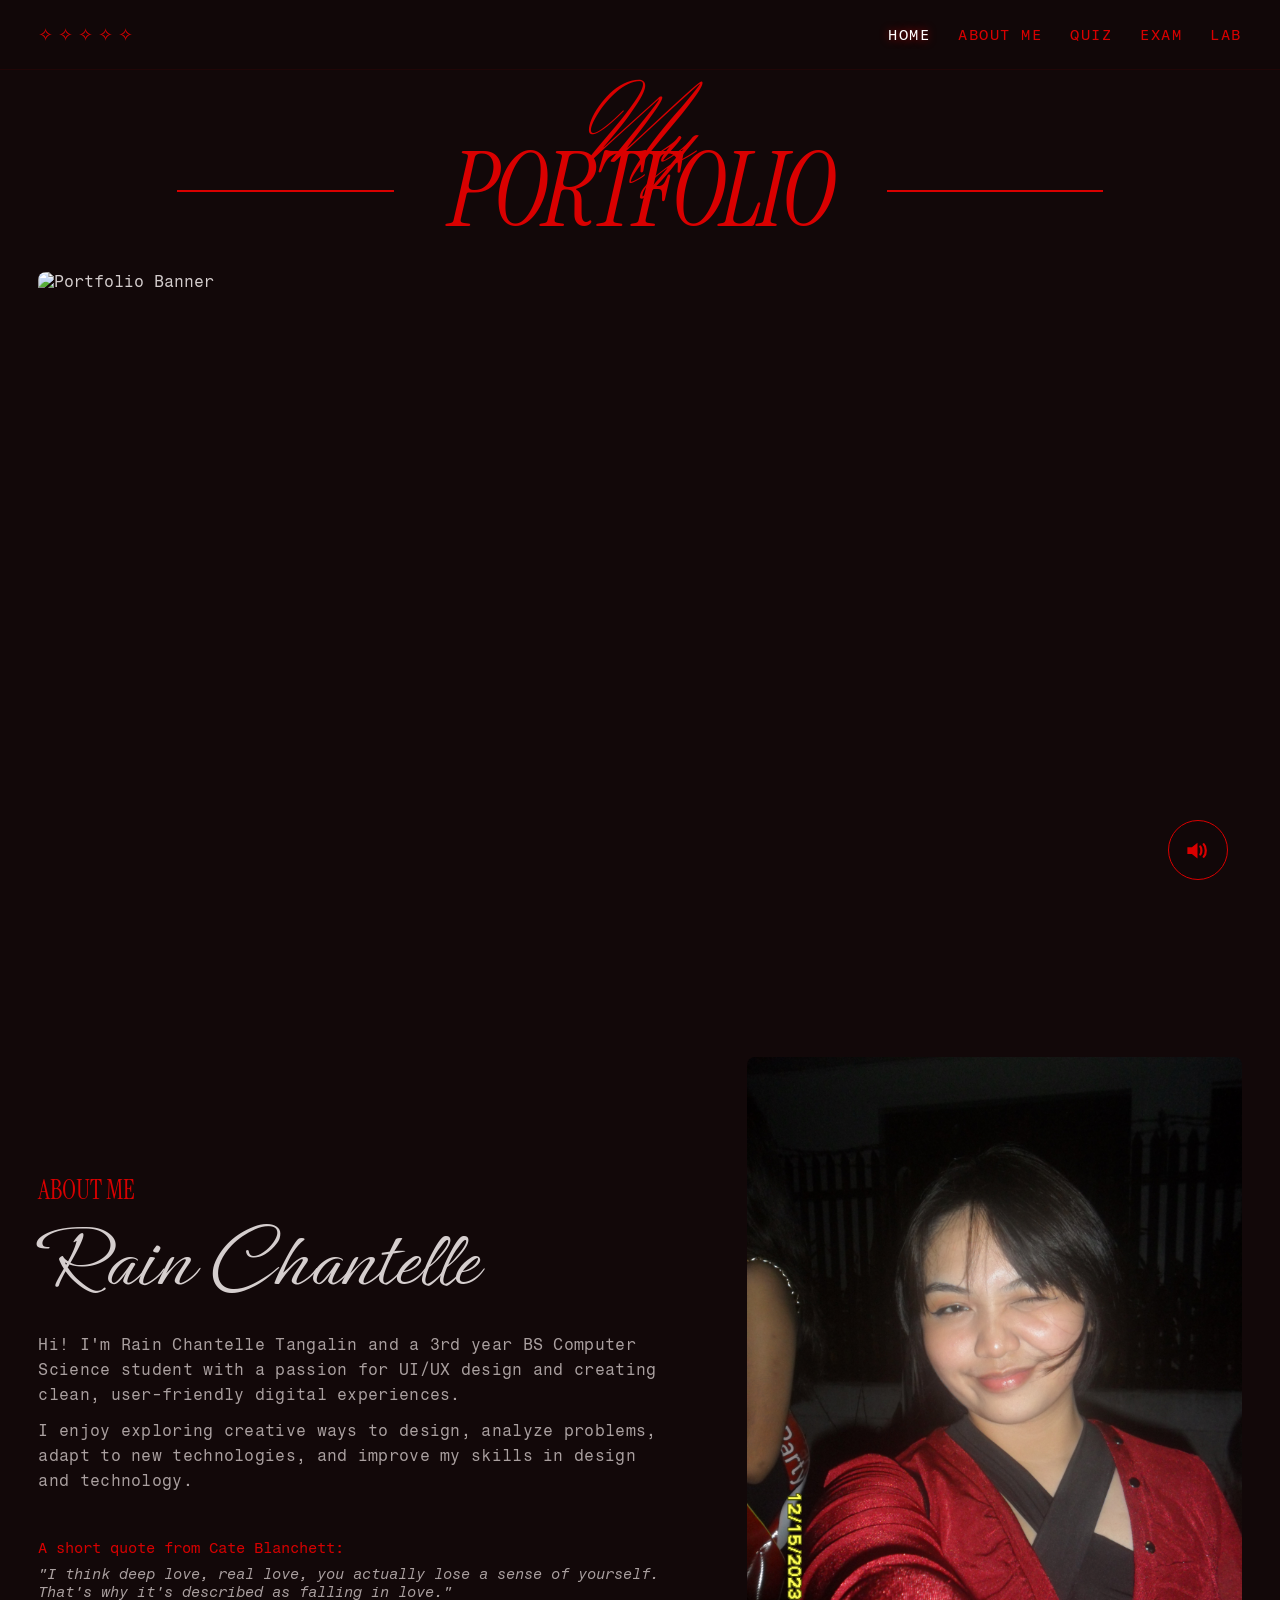
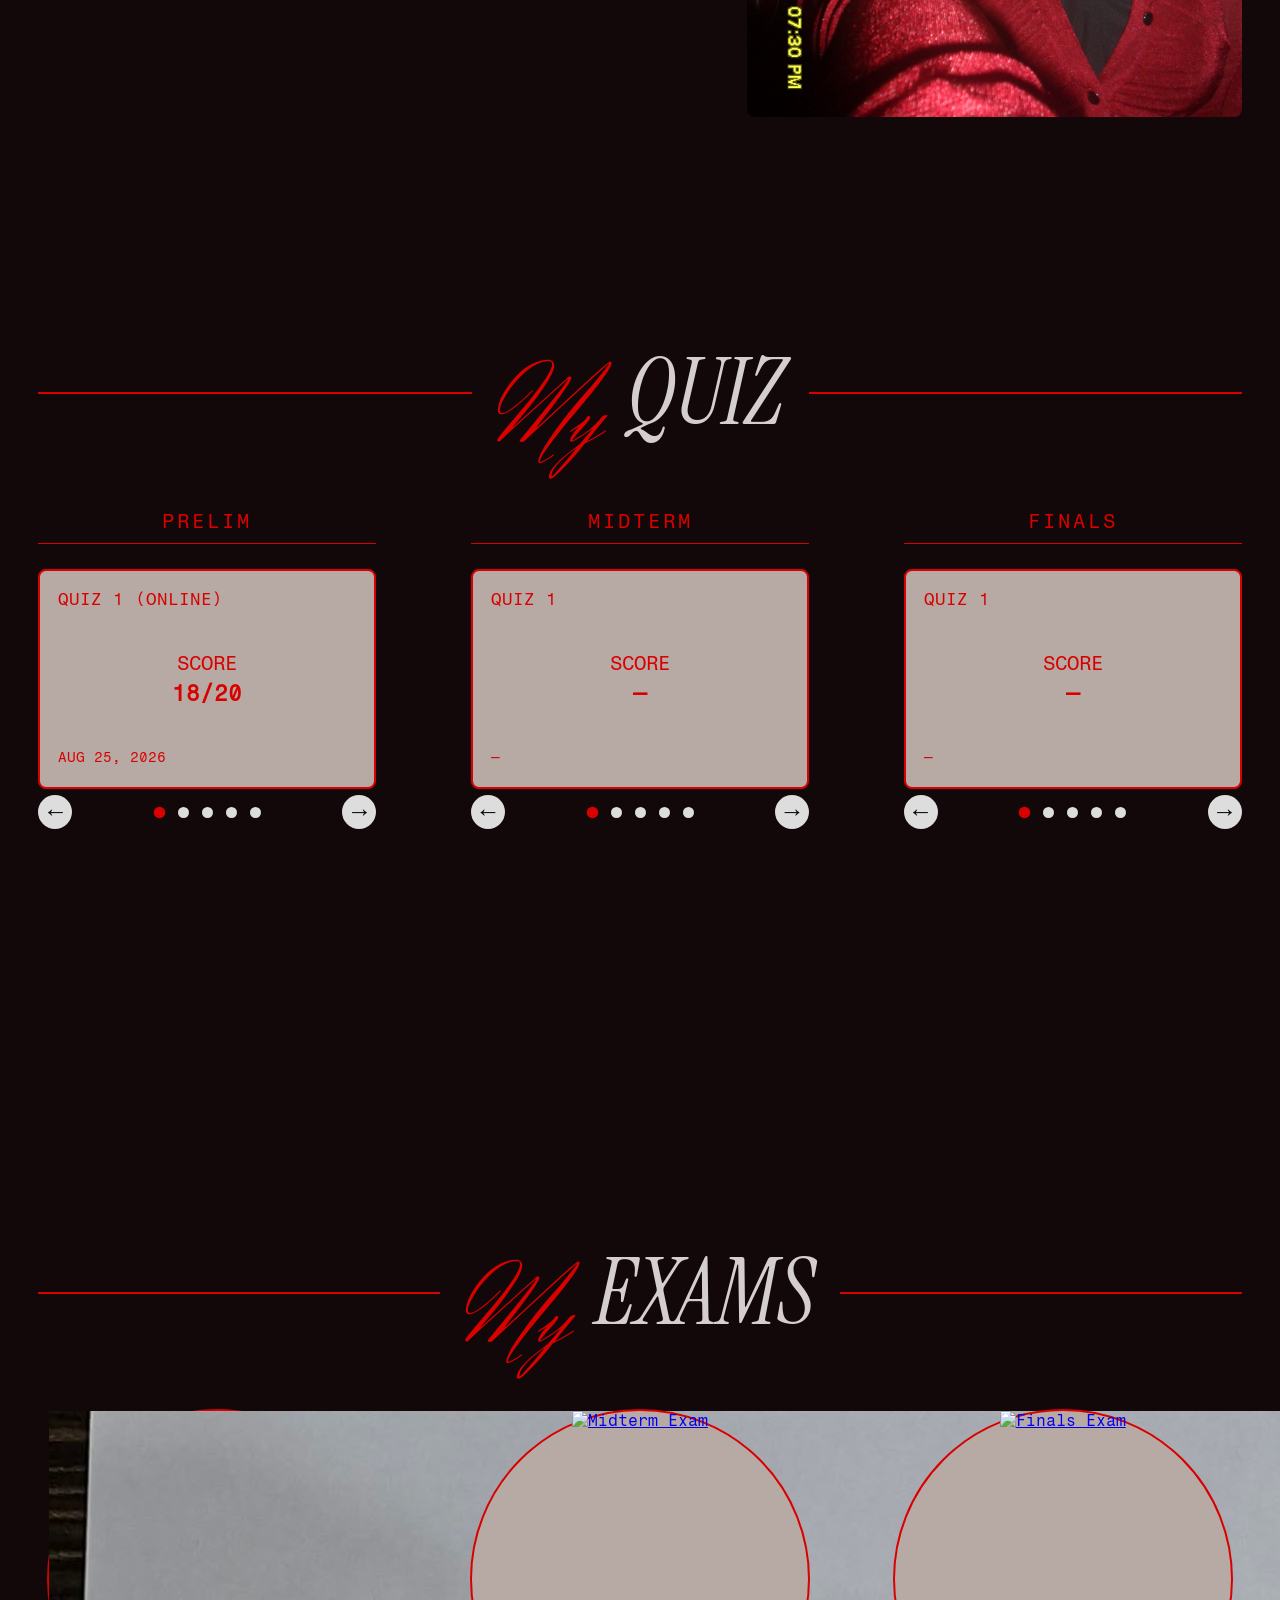
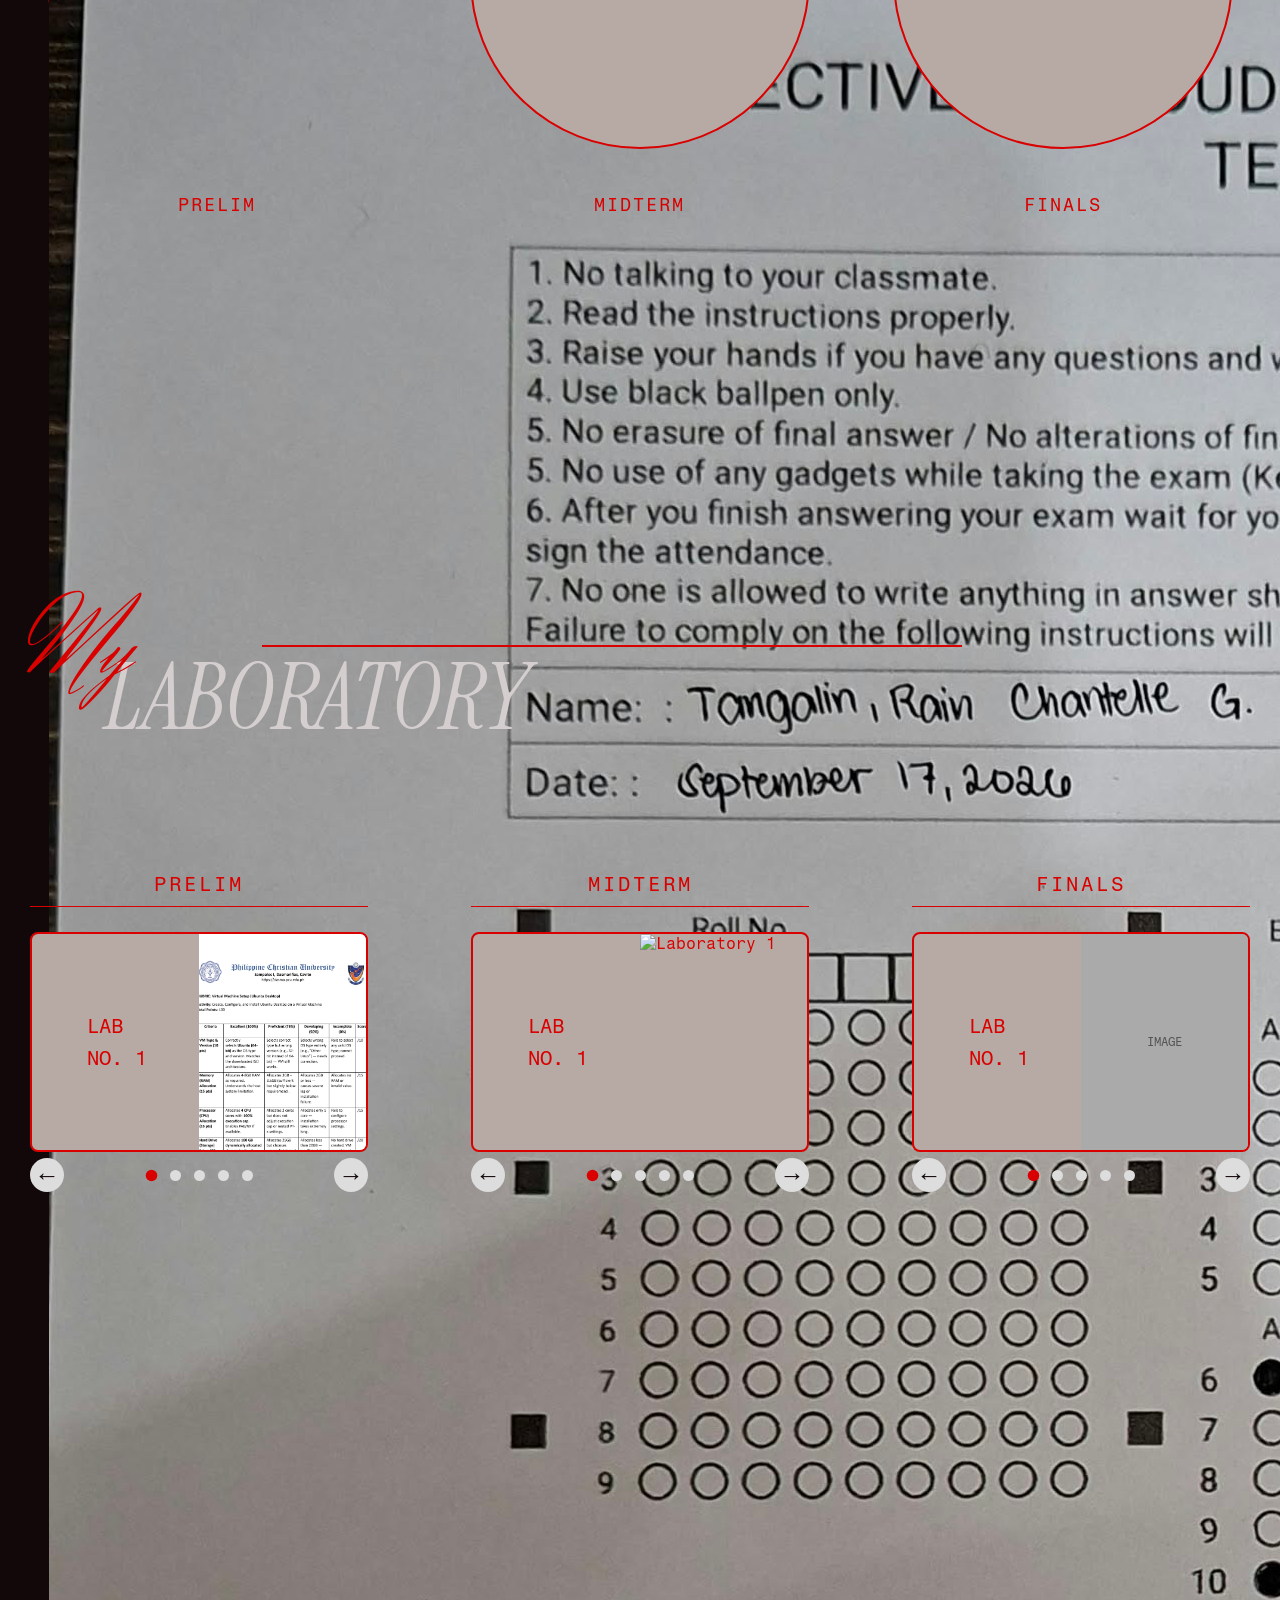
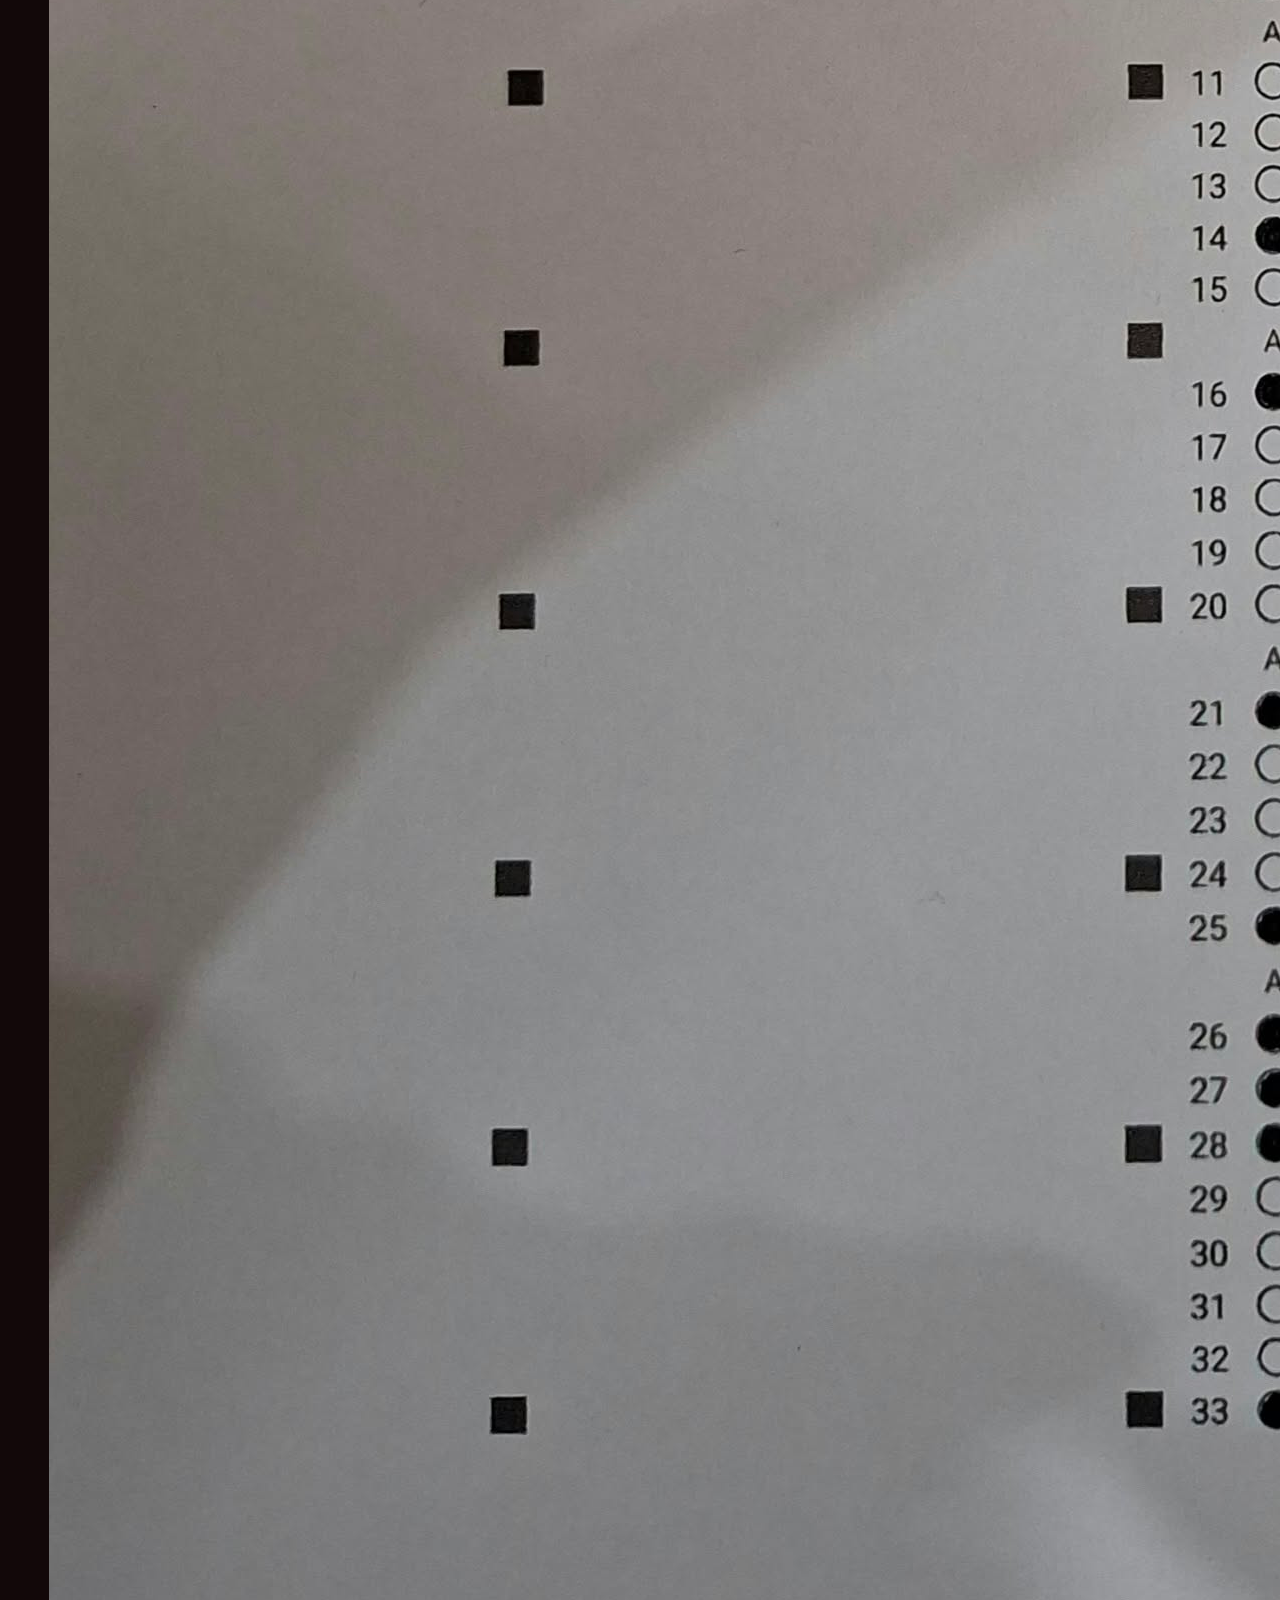
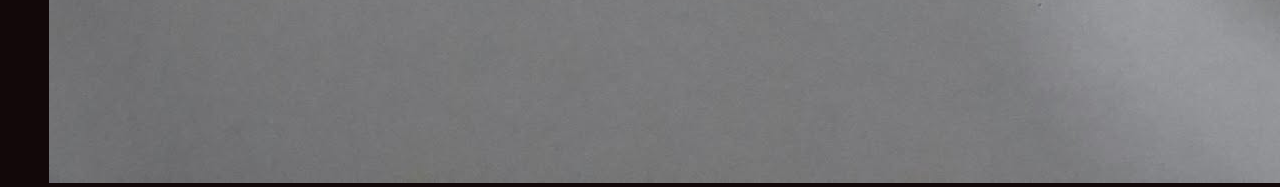
==== commit e775f5ad: "Update print statement from 'Hello' to 'Goodbye'" ====
--- a/index.html
+++ b/index.html
@@ -453,62 +453,129 @@
 
 
 
-        <!-- =====================================================
-             EXAMS
-        ====================================================== -->
-
-        <section id="exam" class="section">
-
-            <div class="section-heading">
-
-                <span class="heading-script">
-                    My
-                </span>
-
-                <h2>
-                    EXAMS
-                </h2>
-
-            </div>
-
-
-            <div class="exam-container">
-
-                <div class="exam-item">
-
-                    <div class="exam-circle"></div>
-
-                    <p>
-                        PRELIM
-                    </p>
+<!-- =====================================================
+     EXAMS
+====================================================== -->
+
+<section id="exam" class="section">
+
+    <div class="section-heading">
+
+        <span class="heading-script">
+            My
+        </span>
+
+        <h2>
+            EXAMS
+        </h2>
+
+    </div>
+
+
+    <div class="exam-container">
+
+
+        <!-- =================================================
+             PRELIM EXAM
+        ================================================== -->
+
+        <div class="exam-item">
+
+            <a
+                href="PRELIM.pdf"
+                target="_blank"
+                rel="noopener noreferrer"
+                class="exam-circle-link"
+            >
+
+                <div class="exam-circle">
+
+                    <img
+                        src="prelims.jpg"
+                        alt="Prelim Exam"
+                    >
 
                 </div>
 
-
-                <div class="exam-item">
-
-                    <div class="exam-circle"></div>
-
-                    <p>
-                        MIDTERM
-                    </p>
+            </a>
+
+
+            <p>
+                PRELIM
+            </p>
+
+        </div>
+
+
+
+        <!-- =================================================
+             MIDTERM EXAM
+        ================================================== -->
+
+        <div class="exam-item">
+
+            <a
+                href="midterm.pdf"
+                target="_blank"
+                rel="noopener noreferrer"
+                class="exam-circle-link"
+            >
+
+                <div class="exam-circle">
+
+                    <img
+                        src="midterm.png"
+                        alt="Midterm Exam"
+                    >
 
                 </div>
 
-
-                <div class="exam-item">
-
-                    <div class="exam-circle"></div>
-
-                    <p>
-                        FINALS
-                    </p>
+            </a>
+
+
+            <p>
+                MIDTERM
+            </p>
+
+        </div>
+
+
+
+        <!-- =================================================
+             FINALS EXAM
+        ================================================== -->
+
+        <div class="exam-item">
+
+            <a
+                href="finals.pdf"
+                target="_blank"
+                rel="noopener noreferrer"
+                class="exam-circle-link"
+            >
+
+                <div class="exam-circle">
+
+                    <img
+                        src="finals.png"
+                        alt="Finals Exam"
+                    >
 
                 </div>
 
-            </div>
-
-        </section>
+            </a>
+
+
+            <p>
+                FINALS
+            </p>
+
+        </div>
+
+
+    </div>
+
+</section>
 
 
 
@@ -1138,21 +1205,21 @@
                         },
 
                         {
-                            number: "2",
-                            score: "—",
-                            date: "—"
+                            number: "2 (ONLINE)",
+                            score: "20/20",
+                            date: "SEP 08, 2026"
                         },
 
                         {
-                            number: "3",
-                            score: "—",
-                            date: "—"
+                            number: "3 (ONLINE)",
+                            score: "20/20",
+                            date: "SEP 08, 2026"
                         },
 
                         {
-                            number: "4",
-                            score: "—",
-                            date: "—"
+                            number: "4 (ONLINE)",
+                            score: "39/40",
+                            date: "SEP 08, 2026"
                         },
 
                         {
@@ -1373,8 +1440,8 @@
             [
                 {
                     number: "1",
-                    image: "",
-                    pdf: "#"
+                    image: "netlab.png",
+                    pdf: "RAIN CHANTELLE G TANGALIN - NETLAB.pdf"
                 },
 
                 {
--- a/style.css
+++ b/style.css
@@ -72,10 +72,6 @@
 }
 
 
-/* =========================================================
-   LEFT LOGO
-========================================================= */
-
 .logo {
     color: var(--red);
     text-decoration: none;
@@ -89,10 +85,6 @@
 }
 
 
-/* =========================================================
-   NAV LINKS
-========================================================= */
-
 .nav-links {
     display: flex;
     align-items: center;
@@ -129,6 +121,186 @@
 
 
 /* =========================================================
+   VOLUME CONTROL
+========================================================= */
+
+.volume-control {
+    position: fixed;
+
+    right: 4.1%;
+    bottom: 2.2%;
+
+    z-index: 10000;
+
+    display: flex;
+
+    align-items: center;
+
+    gap: 10px;
+}
+
+
+/* =========================================================
+   VOLUME SLIDER
+========================================================= */
+
+.volume-slider-container {
+    width: 0;
+    height: 42px;
+
+    padding: 0;
+
+    overflow: hidden;
+
+    display: flex;
+
+    align-items: center;
+    justify-content: center;
+
+    background: rgba(18, 8, 9, 0.95);
+
+    border: 1px solid var(--red);
+
+    border-radius: 25px;
+
+    opacity: 0;
+
+    transition:
+        width 0.3s ease,
+        opacity 0.3s ease,
+        padding 0.3s ease;
+}
+
+
+.volume-control:hover .volume-slider-container {
+    width: 130px;
+
+    padding: 0 12px;
+
+    opacity: 1;
+}
+
+
+.volume-slider {
+    width: 100%;
+    height: 4px;
+
+    appearance: none;
+    -webkit-appearance: none;
+
+    background: #777;
+
+    border-radius: 10px;
+
+    outline: none;
+
+    cursor: pointer;
+}
+
+
+.volume-slider::-webkit-slider-thumb {
+    appearance: none;
+    -webkit-appearance: none;
+
+    width: 13px;
+    height: 13px;
+
+    border-radius: 50%;
+
+    background: var(--red);
+
+    border: none;
+
+    cursor: pointer;
+}
+
+
+.volume-slider::-moz-range-thumb {
+    width: 13px;
+    height: 13px;
+
+    border-radius: 50%;
+
+    background: var(--red);
+
+    border: none;
+
+    cursor: pointer;
+}
+
+
+/* =========================================================
+   VOLUME BUTTON
+========================================================= */
+
+.volume-button {
+    width: 60px;
+    height: 60px;
+
+    border: 1px solid var(--red);
+
+    border-radius: 50%;
+
+    background: rgba(18, 8, 9, 0.90);
+
+    color: var(--red);
+
+    display: flex;
+
+    align-items: center;
+    justify-content: center;
+
+    cursor: pointer;
+
+    flex-shrink: 0;
+
+    transition:
+        background 0.25s ease,
+        transform 0.25s ease,
+        box-shadow 0.25s ease;
+}
+
+
+/* =========================================================
+   RED SVG VOLUME ICON
+========================================================= */
+
+.volume-button span {
+    display: flex;
+
+    align-items: center;
+    justify-content: center;
+}
+
+
+.volume-svg {
+    width: 27px;
+    height: 27px;
+
+    display: block;
+
+    fill: currentColor;
+
+    color: var(--red);
+}
+
+
+.volume-button:hover {
+    background: rgba(217, 0, 0, 0.12);
+
+    transform: scale(1.08);
+
+    box-shadow:
+        0 0 15px rgba(217, 0, 0, 0.25);
+}
+
+
+.volume-button:active {
+    transform: scale(0.95);
+}
+
+
+/* =========================================================
    SECTIONS
 ========================================================= */
 
@@ -152,7 +324,9 @@
     padding-top: 100px;
 
     display: flex;
+
     flex-direction: column;
+
     justify-content: flex-start;
 }
 
@@ -172,10 +346,6 @@
 }
 
 
-/* =========================================================
-   MY
-========================================================= */
-
 .my-script {
     display: block;
 
@@ -197,10 +367,6 @@
 }
 
 
-/* =========================================================
-   PORTFOLIO ROW
-========================================================= */
-
 .portfolio-title {
     width: 100%;
 
@@ -213,10 +379,6 @@
 }
 
 
-/* =========================================================
-   PORTFOLIO
-========================================================= */
-
 .portfolio-title h1 {
     color: var(--red);
 
@@ -233,10 +395,6 @@
     line-height: 0.9;
 }
 
-
-/* =========================================================
-   SIDE LINES
-========================================================= */
 
 .title-line {
     width: 18%;
@@ -283,10 +441,6 @@
 }
 
 
-/* =========================================================
-   SECTION HEADING LINES
-========================================================= */
-
 .section-heading::before,
 .section-heading::after {
     content: "";
@@ -299,10 +453,6 @@
 }
 
 
-/* =========================================================
-   MAIN HEADING
-========================================================= */
-
 .section-heading h2 {
     font-family: "Instrument Serif", serif;
 
@@ -319,10 +469,6 @@
     color: var(--text);
 }
 
-
-/* =========================================================
-   SCRIPT "MY"
-========================================================= */
 
 .heading-script {
     color: var(--red);
@@ -358,10 +504,6 @@
 }
 
 
-/* =========================================================
-   LABEL
-========================================================= */
-
 .section-label {
     color: var(--red);
 
@@ -375,10 +517,6 @@
 }
 
 
-/* =========================================================
-   NAME
-========================================================= */
-
 .about-text h2 {
     color: var(--text);
 
@@ -394,10 +532,6 @@
 }
 
 
-/* =========================================================
-   DESCRIPTION
-========================================================= */
-
 .description {
     color: var(--gray);
 
@@ -415,10 +549,6 @@
 }
 
 
-/* =========================================================
-   QUOTE
-========================================================= */
-
 .quote {
     margin-top: 45px;
 
@@ -430,26 +560,12 @@
 }
 
 
-.quote span {
-    font-weight: 400;
-}
-
-
 .quote p {
     margin-top: 8px;
 
     color: var(--gray);
 
     font-style: italic;
-}
-
-
-/* =========================================================
-   PROFILE
-========================================================= */
-
-.profile-container {
-    width: 100%;
 }
 
 
@@ -495,10 +611,6 @@
 }
 
 
-/* =========================================================
-   PRELIM / MIDTERM / FINALS
-========================================================= */
-
 .quiz-column h3 {
     color: var(--red);
 
@@ -514,8 +626,6 @@
 }
 
 
-/* LINE UNDER TITLE */
-
 .quiz-column h3::after {
     content: "";
 
@@ -531,10 +641,6 @@
 }
 
 
-/* =========================================================
-   QUIZ CARD + ARROWS
-========================================================= */
-
 .quiz-card-wrapper {
     width: 100%;
 
@@ -547,10 +653,6 @@
     position: relative;
 }
 
-
-/* =========================================================
-   QUIZ CARD
-========================================================= */
 
 .quiz-card {
     width: 338px;
@@ -581,8 +683,6 @@
 }
 
 
-/* HOVER */
-
 .quiz-card:hover {
     transform: translateY(-3px);
 
@@ -591,19 +691,11 @@
 }
 
 
-/* =========================================================
-   QUIZ NUMBER
-========================================================= */
-
 .quiz-number {
     font-size: 17px;
 }
 
 
-/* =========================================================
-   SCORE
-========================================================= */
-
 .score {
     display: block;
 
@@ -624,20 +716,12 @@
 }
 
 
-/* =========================================================
-   DATE
-========================================================= */
-
 .date {
     margin-top: 42px;
 
     font-size: 14px;
 }
 
-
-/* =========================================================
-   QUIZ ARROWS
-========================================================= */
 
 .quiz-arrow {
     width: 34px;
@@ -680,28 +764,16 @@
 }
 
 
-/* =========================================================
-   LEFT ARROW
-========================================================= */
-
 .quiz-prev {
     left: 0;
 }
 
 
-/* =========================================================
-   RIGHT ARROW
-========================================================= */
-
 .quiz-next {
     right: 0;
 }
 
 
-/* =========================================================
-   ARROW HOVER
-========================================================= */
-
 .quiz-arrow:hover {
     background: white;
 
@@ -709,10 +781,6 @@
 }
 
 
-/* =========================================================
-   QUIZ DOTS
-========================================================= */
-
 .quiz-dots {
     margin-top: 18px;
 
@@ -729,8 +797,6 @@
     z-index: 4;
 }
 
-
-/* INDIVIDUAL DOT */
 
 .quiz-dot {
     width: 11px;
@@ -753,16 +819,12 @@
 }
 
 
-/* ACTIVE DOT */
-
 .quiz-dot.active {
     background: var(--red);
 
     transform: scale(1.05);
 }
 
-
-/* HOVER */
 
 .quiz-dot:hover {
     transform: scale(1.25);
@@ -787,10 +849,6 @@
 }
 
 
-/* =========================================================
-   EXAM CIRCLES
-========================================================= */
-
 .exam-circle {
     width: 340px;
 
@@ -807,10 +865,6 @@
     background: var(--card);
 }
 
-
-/* =========================================================
-   EXAM LABEL
-========================================================= */
 
 .exam-item p {
     color: var(--red);
@@ -839,10 +893,6 @@
 }
 
 
-/* =========================================================
-   LABORATORY HEADING
-========================================================= */
-
 .lab-heading {
     position: relative;
 
@@ -854,10 +904,6 @@
 }
 
 
-/* =========================================================
-   RED "MY"
-========================================================= */
-
 .lab-heading .heading-script {
     position: absolute;
 
@@ -873,10 +919,6 @@
 }
 
 
-/* =========================================================
-   LABORATORY TEXT
-========================================================= */
-
 .lab-heading h2 {
     position: absolute;
 
@@ -894,11 +936,6 @@
 }
 
 
-/* =========================================================
-   LEFT LINE
-   RAISED SLIGHTLY
-========================================================= */
-
 .lab-heading::before {
     content: "";
 
@@ -918,20 +955,11 @@
 }
 
 
-/* =========================================================
-   RIGHT LINE
-   REMOVED
-========================================================= */
-
 .lab-heading::after {
     display: none;
 }
 
 
-/* =========================================================
-   LAB COLUMNS
-========================================================= */
-
 .lab-container {
     width: 1220px;
 
@@ -957,10 +985,6 @@
 }
 
 
-/* =========================================================
-   PRELIM / MIDTERM / FINALS
-========================================================= */
-
 .lab-column h3 {
     color: var(--red);
 
@@ -976,10 +1000,6 @@
 }
 
 
-/* =========================================================
-   LINE UNDER TITLE
-========================================================= */
-
 .lab-column h3::after {
     content: "";
 
@@ -995,10 +1015,6 @@
 }
 
 
-/* =========================================================
-   CARD + ARROWS
-========================================================= */
-
 .lab-card-wrapper {
     width: 100%;
 
@@ -1012,10 +1028,6 @@
 }
 
 
-/* =========================================================
-   LAB CARD LINK
-========================================================= */
-
 .lab-card-link {
     width: 338px;
 
@@ -1028,10 +1040,6 @@
     color: inherit;
 }
 
-
-/* =========================================================
-   LAB CARD
-========================================================= */
 
 .lab-card {
     width: 338px;
@@ -1064,10 +1072,6 @@
 }
 
 
-/* =========================================================
-   HOVER
-========================================================= */
-
 .lab-card-link:hover .lab-card {
     transform: translateY(-3px);
 
@@ -1076,10 +1080,6 @@
 }
 
 
-/* =========================================================
-   LAB NUMBER
-========================================================= */
-
 .lab-number {
     width: 50%;
 
@@ -1095,10 +1095,6 @@
 }
 
 
-/* =========================================================
-   LAB IMAGE
-========================================================= */
-
 .lab-card .lab-image {
     width: 50%;
 
@@ -1110,10 +1106,6 @@
 }
 
 
-/* =========================================================
-   EMPTY IMAGE
-========================================================= */
-
 .lab-placeholder {
     width: 50%;
 
@@ -1136,11 +1128,6 @@
     flex-shrink: 0;
 }
 
-
-/* =========================================================
-   ARROWS
-   MOVED BELOW THE CARD
-========================================================= */
 
 .lab-arrow {
     width: 34px;
@@ -1183,28 +1170,16 @@
 }
 
 
-/* =========================================================
-   LEFT ARROW
-========================================================= */
-
 .lab-prev {
     left: 0;
 }
 
 
-/* =========================================================
-   RIGHT ARROW
-========================================================= */
-
 .lab-next {
     right: 0;
 }
 
 
-/* =========================================================
-   ARROW HOVER
-========================================================= */
-
 .lab-arrow:hover {
     background: white;
 
@@ -1212,10 +1187,6 @@
 }
 
 
-/* =========================================================
-   LAB DOTS
-========================================================= */
-
 .lab-dots {
     margin-top: 18px;
 
@@ -1232,10 +1203,6 @@
     z-index: 4;
 }
 
-
-/* =========================================================
-   INDIVIDUAL DOT
-========================================================= */
 
 .lab-dot {
     width: 11px;
@@ -1258,10 +1225,6 @@
 }
 
 
-/* =========================================================
-   ACTIVE DOT
-========================================================= */
-
 .lab-dot.active {
     background: var(--red);
 
@@ -1269,23 +1232,102 @@
 }
 
 
-/* =========================================================
-   DOT HOVER
-========================================================= */
-
 .lab-dot:hover {
     transform: scale(1.25);
 }
 
 
 /* =========================================================
-   MOBILE
+   TABLET
+   901px - 1200px
 ========================================================= */
 
+@media (max-width: 1200px) {
+
+    section {
+        width: 90%;
+    }
+
+
+    .quiz-container,
+    .lab-container {
+        width: 100%;
+
+        grid-template-columns:
+            repeat(3, minmax(0, 1fr));
+
+        gap: 25px;
+    }
+
+
+    .quiz-column,
+    .lab-column {
+        width: 100%;
+    }
+
+
+    .quiz-card,
+    .lab-card,
+    .lab-card-link {
+        width: 100%;
+    }
+
+
+    .about-container {
+        grid-template-columns:
+            minmax(0, 1fr)
+            380px;
+
+        gap: 50px;
+    }
+
+
+    .exam-container {
+        gap: 30px;
+    }
+
+
+    .exam-circle {
+        width: 280px;
+        height: 280px;
+    }
+
+
+    .lab-heading {
+        height: 250px;
+    }
+
+
+    .lab-heading h2 {
+        left: 65px;
+    }
+
+
+    .lab-heading::before {
+        left: 210px;
+        width: 55%;
+    }
+
+}
+
+
+/* =========================================================
+   TABLET / MOBILE
+   Up to 900px
+========================================================= */
+
 @media (max-width: 900px) {
 
+    /* -------------------------
+       NAVIGATION
+    ------------------------- */
+
     .navbar {
+        height: 65px;
+
         padding: 0 4%;
+
+        background: rgba(18, 8, 9, 0.98);
     }
 
 
@@ -1295,14 +1337,47 @@
 
 
     .nav-links a {
-        font-size: 12px;
-    }
-
+        font-size: 11px;
+
+        letter-spacing: 1px;
+    }
+
+
+    /* -------------------------
+       REMOVE HUGE MOBILE SPACES
+    ------------------------- */
 
     section {
         width: 92%;
 
-        padding: 90px 0;
+        min-height: auto;
+
+        padding: 80px 0;
+    }
+
+
+    .home {
+        min-height: auto;
+
+        padding-top: 95px;
+
+        padding-bottom: 60px;
+    }
+
+
+    /* -------------------------
+       HERO IMAGE
+    ------------------------- */
+
+    .hero-title {
+        margin-bottom: 28px;
+    }
+
+
+    .my-script {
+        font-size: 75px;
+
+        transform: translateY(14px);
     }
 
 
@@ -1312,24 +1387,56 @@
 
 
     .portfolio-title h1 {
-        font-size: 65px;
+        font-size: clamp(
+            55px,
+            9vw,
+            85px
+        );
+
+        letter-spacing: -3px;
     }
 
 
     .title-line {
-        width: 12%;
-    }
-
+        width: 15%;
+    }
+
+
+    /*
+       The image now scales with the screen
+       instead of staying 585px tall.
+    */
 
     .people-image {
-        height: 400px;
-    }
-
+        width: 100%;
+
+        height: auto;
+
+        aspect-ratio: 16 / 9;
+
+        object-fit: cover;
+
+        border-radius: 6px;
+    }
+
+
+    /* -------------------------
+       ABOUT
+    ------------------------- */
 
     .about-container {
-        grid-template-columns: 1fr 330px;
-
-        gap: 40px;
+        grid-template-columns: 1fr;
+
+        gap: 45px;
+    }
+
+
+    .about-text h2 {
+        font-size: clamp(
+            65px,
+            10vw,
+            90px
+        );
     }
 
 
@@ -1338,28 +1445,172 @@
     }
 
 
-    .cards-container,
+    .profile-image {
+        width: min(
+            100%,
+            420px
+        );
+
+        margin: 0 auto;
+    }
+
+
+    /* -------------------------
+       QUIZ
+    ------------------------- */
+
+    .quiz-container {
+        width: 100%;
+
+        grid-template-columns:
+            repeat(3, minmax(0, 1fr));
+
+        gap: 15px;
+    }
+
+
+    .quiz-column {
+        width: 100%;
+    }
+
+
+    .quiz-card {
+        width: 100%;
+
+        height: 190px;
+
+        padding: 14px;
+
+        font-size: 13px;
+    }
+
+
+    .quiz-number {
+        font-size: 12px;
+    }
+
+
+    .score {
+        margin-top: 35px;
+
+        font-size: 15px;
+    }
+
+
+    .score strong {
+        font-size: 18px;
+    }
+
+
+    .date {
+        margin-top: 30px;
+
+        font-size: 10px;
+    }
+
+
+    .quiz-column h3 {
+        font-size: 14px;
+
+        letter-spacing: 2px;
+    }
+
+
+    /* -------------------------
+       EXAMS
+    ------------------------- */
+
     .exam-container {
-        gap: 35px;
+        grid-template-columns:
+            repeat(3, 1fr);
+
+        gap: 25px;
     }
 
 
     .exam-circle {
-        width: 230px;
-
-        height: 230px;
-    }
-
-
-    /* LAB */
+        width: 100%;
+
+        aspect-ratio: 1 / 1;
+
+        height: auto;
+    }
+
+
+    .exam-item p {
+        margin-top: 25px;
+
+        font-size: 13px;
+    }
+
+
+    /* -------------------------
+       LAB
+    ------------------------- */
+
+    .lab-section {
+        width: 92%;
+
+        padding-left: 0;
+        padding-right: 0;
+    }
+
+
+    .lab-heading {
+        height: 220px;
+    }
+
+
+    .lab-heading .heading-script {
+        left: 0;
+
+        top: 25px;
+
+        font-size: 75px;
+    }
+
+
+    .lab-heading h2 {
+        left: 55px;
+
+        top: 75px;
+
+        font-size: clamp(
+            55px,
+            8vw,
+            85px
+        );
+    }
+
+
+    .lab-heading::before {
+        left: 175px;
+
+        top: 62px;
+
+        width: 50%;
+    }
+
 
     .lab-container {
-        gap: 25px;
+        grid-template-columns:
+            repeat(3, minmax(0, 1fr));
+
+        gap: 15px;
+
+        width: 100%;
     }
 
 
     .lab-column {
         width: 100%;
+    }
+
+
+    .lab-column h3 {
+        font-size: 14px;
+
+        letter-spacing: 2px;
     }
 
 
@@ -1367,14 +1618,60 @@
     .lab-card {
         width: 100%;
     }
+
+
+    .lab-card {
+        height: 190px;
+    }
+
+
+    .lab-number {
+        padding-left: 15px;
+
+        font-size: 13px;
+    }
+
+
+    .lab-placeholder {
+        font-size: 9px;
+    }
+
+
+    /* -------------------------
+       VOLUME
+    ------------------------- */
+
+    .volume-control {
+        right: 3%;
+
+        bottom: 3%;
+    }
+
+
+    .volume-button {
+        width: 55px;
+        height: 55px;
+    }
+
+
+    .volume-svg {
+        width: 25px;
+        height: 25px;
+    }
+
 }
 
 
 /* =========================================================
-   SMALL MOBILE
+   PHONE
+   Up to 650px
 ========================================================= */
 
 @media (max-width: 650px) {
+
+    /* -------------------------
+       NAVBAR
+    ------------------------- */
 
     .navbar {
         height: auto;
@@ -1388,200 +1685,337 @@
 
 
     .logo {
-        font-size: 13px;
-
-        letter-spacing: 3px;
+        font-size: 12px;
+
+        letter-spacing: 2px;
     }
 
 
     .nav-links {
-        gap: 8px;
+        gap: 7px;
 
         flex-wrap: wrap;
 
         justify-content: flex-end;
+
+        max-width: 75%;
     }
 
 
     .nav-links a {
-        font-size: 8px;
-
-        letter-spacing: 1px;
-    }
-
+        font-size: 7px;
+
+        letter-spacing: 0.7px;
+    }
+
+
+    /* -------------------------
+       SECTIONS
+    ------------------------- */
 
     section {
         width: 90%;
 
-        padding: 90px 0;
-    }
-
-
-    /* =====================================================
+        padding: 65px 0;
+    }
+
+
+    /* -------------------------
        HOME
-    ===================================================== */
+    ------------------------- */
 
     .home {
-        padding-top: 100px;
+        padding-top: 95px;
+
+        padding-bottom: 40px;
+    }
+
+
+    .hero-title {
+        margin-bottom: 22px;
     }
 
 
     .my-script {
-        font-size: 70px;
+        font-size: 62px;
+
+        line-height: 0.4;
+
+        transform: translateY(12px);
     }
 
 
     .portfolio-title {
-        gap: 8px;
+        gap: 7px;
     }
 
 
     .portfolio-title h1 {
-        font-size: 48px;
+        font-size: clamp(
+            42px,
+            12vw,
+            60px
+        );
 
         letter-spacing: -2px;
     }
 
 
     .title-line {
-        width: 8%;
-    }
-
+        width: 10%;
+
+        height: 1px;
+    }
+
+
+    /*
+       Phone image:
+       width follows phone,
+       height follows aspect ratio,
+       no giant empty space.
+    */
 
     .people-image {
-        height: 250px;
-    }
-
-
-    /* =====================================================
+        width: 100%;
+
+        height: auto;
+
+        aspect-ratio: 16 / 9;
+
+        object-fit: cover;
+
+        border-radius: 5px;
+    }
+
+
+    /* -------------------------
        HEADINGS
-    ===================================================== */
+    ------------------------- */
 
     .section-heading {
         gap: 8px;
 
-        margin-bottom: 55px;
+        margin-bottom: 45px;
     }
 
 
     .section-heading h2 {
-        font-size: 50px;
+        font-size: 45px;
     }
 
 
     .heading-script {
-        font-size: 65px;
-
-        top: 20px;
-    }
-
-
-    /* =====================================================
+        font-size: 60px;
+
+        top: 18px;
+    }
+
+
+    /* -------------------------
        ABOUT
-    ===================================================== */
+    ------------------------- */
 
     .about-container {
         grid-template-columns: 1fr;
 
-        gap: 40px;
+        gap: 35px;
     }
 
 
     .section-label {
+        font-size: 18px;
+    }
+
+
+    .about-text h2 {
+        font-size: 62px;
+
+        margin: 12px 0 25px;
+    }
+
+
+    .description {
+        font-size: 10px;
+
+        line-height: 1.6;
+    }
+
+
+    .quote {
+        margin-top: 30px;
+
+        font-size: 9px;
+    }
+
+
+    .quote p {
+        margin-top: 7px;
+    }
+
+
+    .profile-image {
+        width: 100%;
+
+        max-width: 320px;
+
+        margin: auto;
+    }
+
+
+    /* -------------------------
+       QUIZ
+    ------------------------- */
+
+    .quiz-container {
+        grid-template-columns: 1fr;
+
+        gap: 70px;
+
+        width: 100%;
+    }
+
+
+    .quiz-column {
+        width: 100%;
+    }
+
+
+    .quiz-column h3 {
+        font-size: 13px;
+
+        margin-bottom: 18px;
+    }
+
+
+    .quiz-card {
+        width: 100%;
+
+        height: 180px;
+
+        padding: 14px;
+    }
+
+
+    .quiz-number {
+        font-size: 11px;
+    }
+
+
+    .score {
+        margin-top: 35px;
+
+        font-size: 14px;
+    }
+
+
+    .score strong {
+        font-size: 17px;
+    }
+
+
+    .date {
+        margin-top: 28px;
+
+        font-size: 9px;
+    }
+
+
+    .quiz-arrow {
+        width: 28px;
+
+        height: 28px;
+
         font-size: 20px;
-    }
-
-
-    .about-text h2 {
-        font-size: 70px;
-    }
-
-
-    .description {
-        font-size: 11px;
-    }
-
-
-    .quote {
-        font-size: 10px;
-    }
-
-
-    .profile-image {
-        max-width: 320px;
-
-        margin: auto;
-    }
-
-
-    /* =====================================================
-       CARDS
-    ===================================================== */
-
-    .cards-container {
-        grid-template-columns: 1fr;
-
-        gap: 55px;
-    }
-
-
-    .quiz-card,
-    .lab-card {
-        height: 200px;
-    }
-
-
-    /* =====================================================
+
+        top: calc(100% + 5px);
+    }
+
+
+    .quiz-dots {
+        margin-top: 15px;
+
+        gap: 9px;
+    }
+
+
+    .quiz-dot {
+        width: 9px;
+        height: 9px;
+    }
+
+
+    /* -------------------------
        EXAMS
-    ===================================================== */
+    ------------------------- */
 
     .exam-container {
         grid-template-columns: 1fr;
 
-        gap: 60px;
+        gap: 55px;
     }
 
 
     .exam-circle {
-        width: 280px;
-
-        height: 280px;
-    }
-
-
-    /* =====================================================
+        width: min(
+            280px,
+            75vw
+        );
+
+        height: auto;
+
+        aspect-ratio: 1 / 1;
+    }
+
+
+    .exam-item p {
+        margin-top: 20px;
+
+        font-size: 11px;
+    }
+
+
+    /* -------------------------
        LABORATORY
-    ===================================================== */
+    ------------------------- */
+
+    .lab-section {
+        width: 90%;
+    }
+
 
     .lab-heading {
-        height: 220px;
+        height: 175px;
+
+        margin-bottom: 5px;
     }
 
 
     .lab-heading .heading-script {
         left: 0;
 
-        top: 30px;
-
-        font-size: 70px;
+        top: 20px;
+
+        font-size: 60px;
     }
 
 
     .lab-heading h2 {
-        left: 55px;
-
-        top: 80px;
-
-        font-size: 50px;
+        left: 45px;
+
+        top: 65px;
+
+        font-size: 45px;
     }
 
 
     .lab-heading::before {
-        left: 165px;
-
-        top: 72px;
-
-        width: 250px;
+        left: 140px;
+
+        top: 55px;
+
+        width: 55%;
+
+        height: 1px;
     }
 
 
@@ -1596,6 +2030,13 @@
 
     .lab-column {
         width: 100%;
+    }
+
+
+    .lab-column h3 {
+        font-size: 13px;
+
+        margin-bottom: 18px;
     }
 
 
@@ -1609,24 +2050,141 @@
         width: 100%;
 
         max-width: 338px;
+
+        margin: auto;
+    }
+
+
+    .lab-card {
+        height: 200px;
+    }
+
+
+    .lab-number {
+        padding-left: 35px;
+
+        font-size: 13px;
+    }
+
+
+    .lab-placeholder {
+        font-size: 9px;
     }
 
 
     .lab-arrow {
-        width: 30px;
-
-        height: 30px;
-
-        font-size: 21px;
+        width: 28px;
+
+        height: 28px;
+
+        font-size: 20px;
     }
 
 
     .lab-prev {
-        left: calc(50% - 169px - 15px);
+        left: calc(50% - min(169px, 50%) - 14px);
     }
 
 
     .lab-next {
-        right: calc(50% - 169px - 15px);
-    }
-}
+        right: calc(50% - min(169px, 50%) - 14px);
+    }
+
+
+    .lab-dots {
+        margin-top: 15px;
+
+        gap: 9px;
+    }
+
+
+    .lab-dot {
+        width: 9px;
+        height: 9px;
+    }
+
+
+    /* -------------------------
+       VOLUME
+    ------------------------- */
+
+    .volume-control {
+        right: 4%;
+
+        bottom: 3%;
+    }
+
+
+    .volume-button {
+        width: 52px;
+
+        height: 52px;
+    }
+
+
+    .volume-svg {
+        width: 23px;
+
+        height: 23px;
+    }
+
+
+    .volume-control:hover .volume-slider-container {
+        width: 110px;
+    }
+
+}
+
+
+/* =========================================================
+   VERY SMALL PHONES
+   Up to 400px
+========================================================= */
+
+@media (max-width: 400px) {
+
+    .nav-links {
+        gap: 5px;
+    }
+
+
+    .nav-links a {
+        font-size: 6px;
+    }
+
+
+    .my-script {
+        font-size: 55px;
+    }
+
+
+    .portfolio-title h1 {
+        font-size: 39px;
+    }
+
+
+    .section-heading h2 {
+        font-size: 39px;
+    }
+
+
+    .heading-script {
+        font-size: 54px;
+    }
+
+
+    .about-text h2 {
+        font-size: 55px;
+    }
+
+
+    .quiz-card {
+        height: 175px;
+    }
+
+
+    .lab-card {
+        height: 185px;
+    }
+
+}
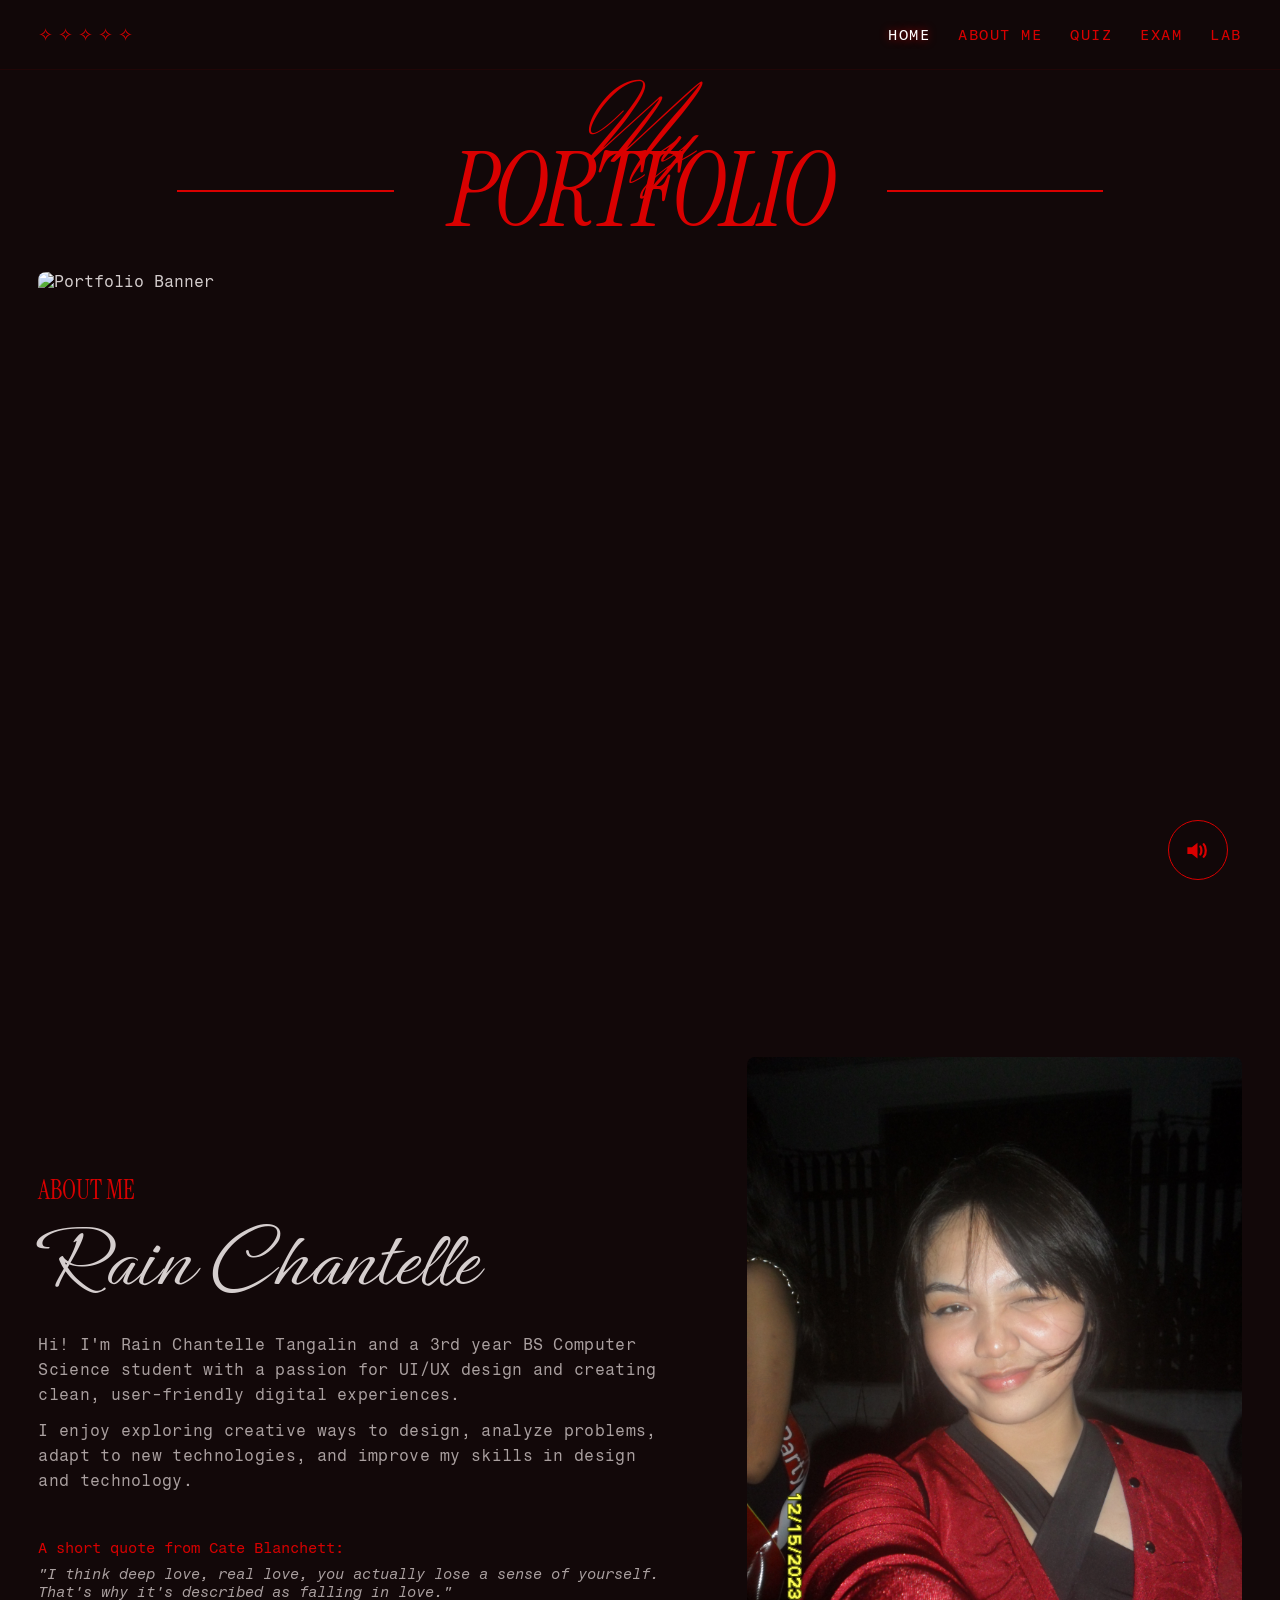
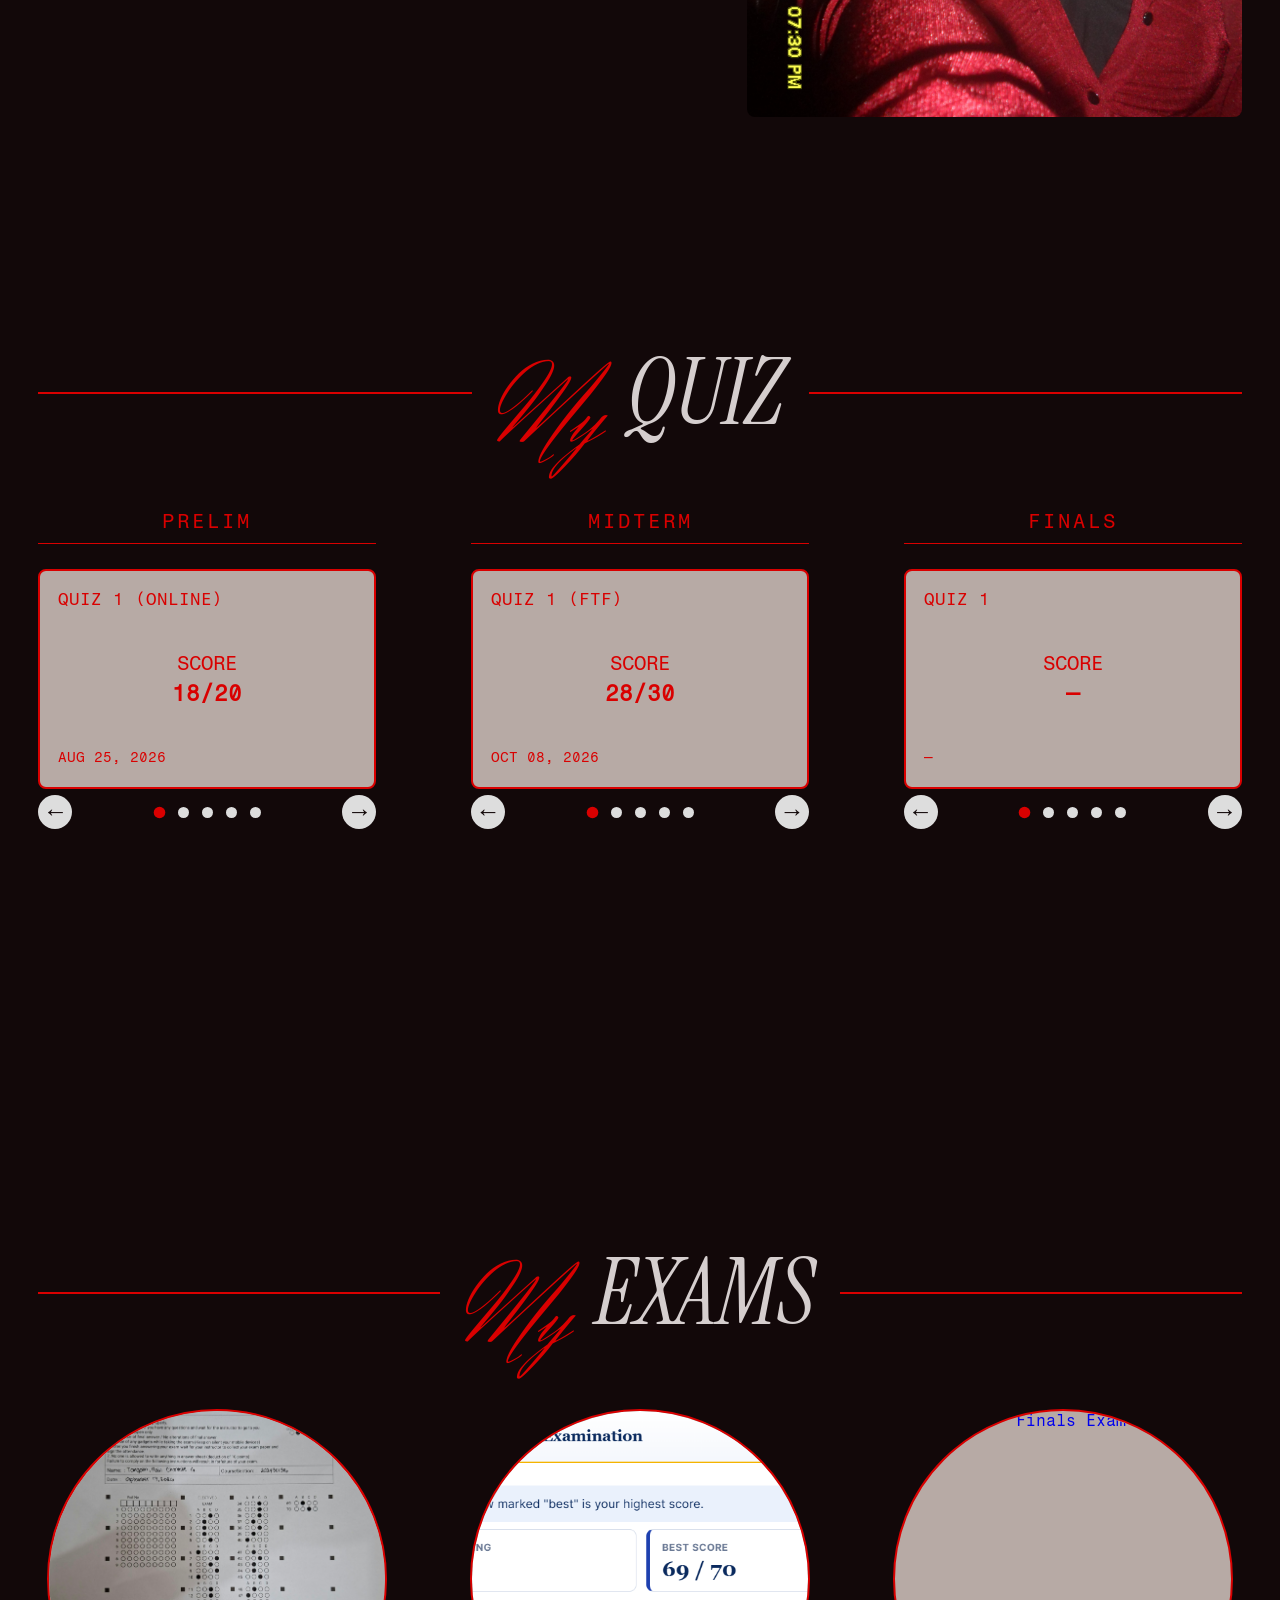
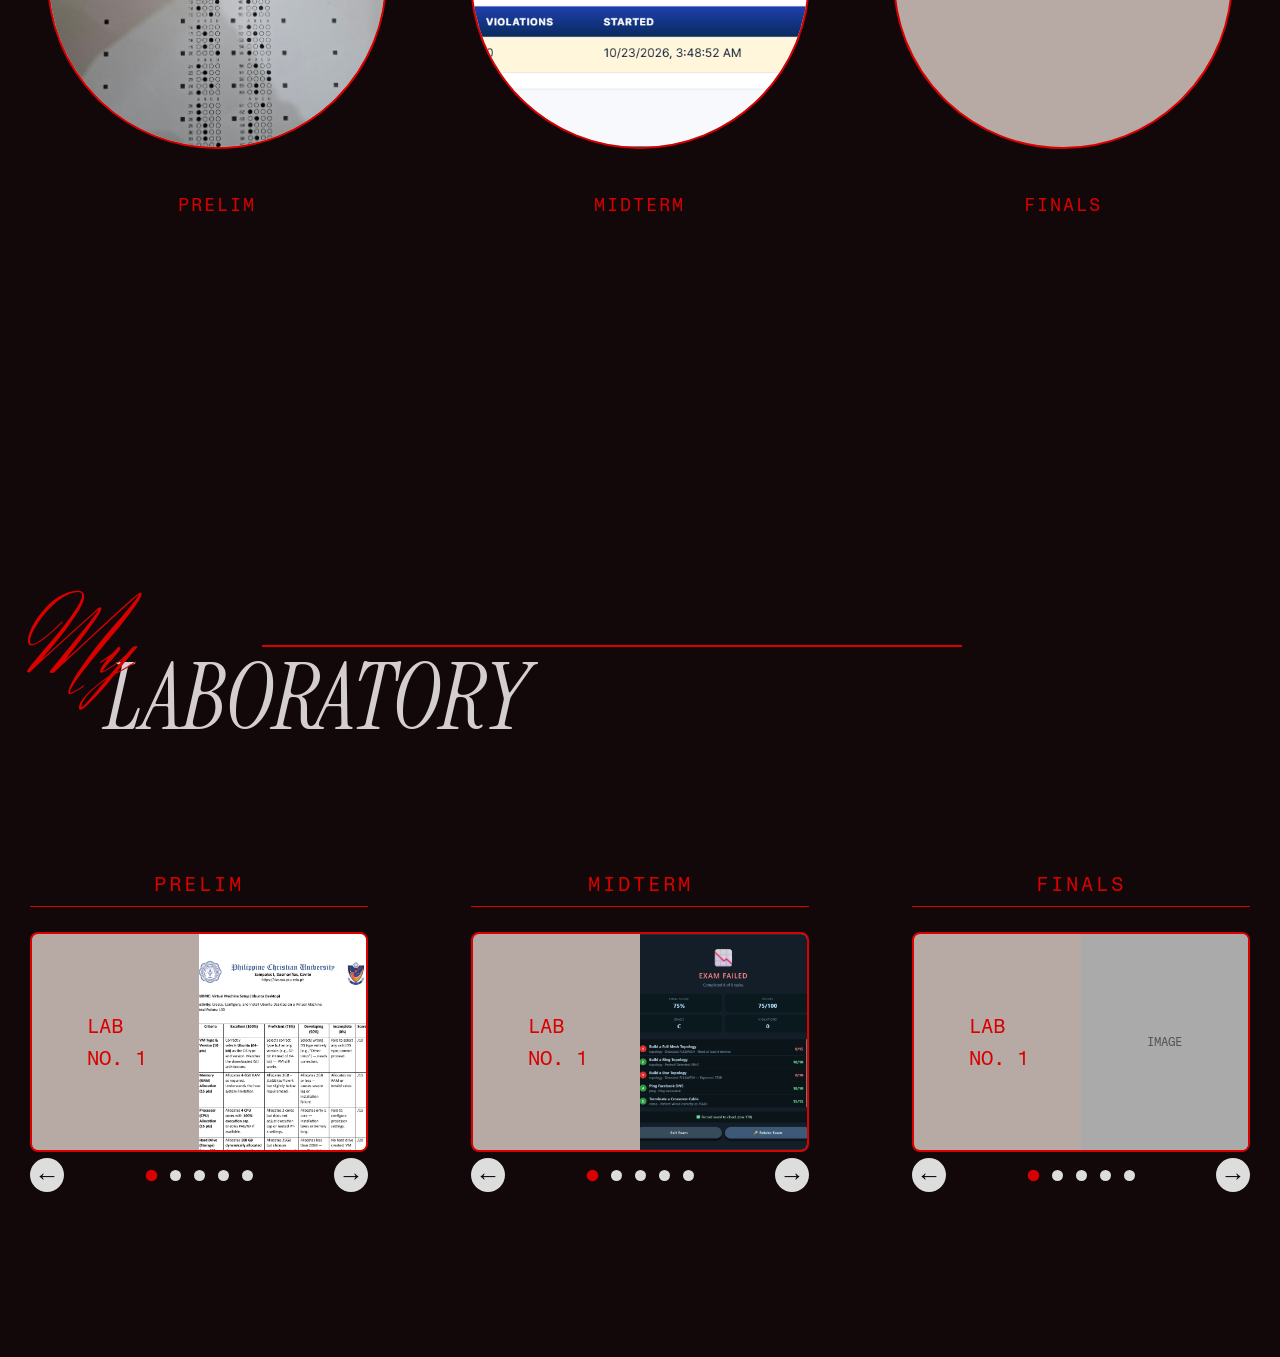
==== commit ff592011: "Update index.html" ====
--- a/index.html
+++ b/index.html
@@ -515,7 +515,7 @@
         <div class="exam-item">
 
             <a
-                href="midterm.pdf"
+                href="MIDTERM.pdf"
                 target="_blank"
                 rel="noopener noreferrer"
                 class="exam-circle-link"
@@ -524,7 +524,7 @@
                 <div class="exam-circle">
 
                     <img
-                        src="midterm.png"
+                        src="midtermexam.png"
                         alt="Midterm Exam"
                     >
 
@@ -1231,27 +1231,27 @@
 
                     [
                         {
-                            number: "1",
-                            score: "—",
-                            date: "—"
+                            number: "1 (FTF)",
+                            score: "28/30",
+                            date: "OCT 08, 2026"
                         },
 
                         {
-                            number: "2",
-                            score: "—",
-                            date: "—"
+                            number: "2 (FTF)",
+                            score: "22/25",
+                            date: "OCT 08, 2026"
                         },
 
                         {
-                            number: "3",
-                            score: "—",
-                            date: "—"
+                            number: "3 (FTF)",
+                            score: "40/45",
+                            date: "OCT 17, 2026"
                         },
 
                         {
                             number: "4",
-                            score: "—",
-                            date: "—"
+                            score: "-",
+                            date: "-"
                         },
 
                         {
--- a/style.css
+++ b/style.css
@@ -836,37 +836,110 @@
 ========================================================= */
 
 .exam-container {
+
     display: grid;
 
     grid-template-columns: repeat(3, 1fr);
 
     gap: 65px;
+
 }
 
 
 .exam-item {
+
     text-align: center;
-}
-
+
+}
+
+
+/* =========================================================
+   EXAM CIRCLE LINK
+========================================================= */
+
+.exam-circle-link {
+
+    width: 340px;
+
+    height: 340px;
+
+    max-width: 100%;
+
+    margin: auto;
+
+    display: block;
+
+    text-decoration: none;
+
+    border-radius: 50%;
+
+}
+
+
+/* =========================================================
+   EXAM CIRCLE
+========================================================= */
 
 .exam-circle {
-    width: 340px;
-
-    height: 340px;
-
-    max-width: 100%;
-
-    margin: auto;
+
+    width: 100%;
+
+    height: 100%;
 
     border: 2px solid var(--red);
 
     border-radius: 50%;
 
     background: var(--card);
-}
-
+
+    overflow: hidden;
+
+    transition:
+        transform 0.25s ease,
+        box-shadow 0.25s ease;
+
+}
+
+
+/* =========================================================
+   EXAM IMAGE
+========================================================= */
+
+.exam-circle img {
+
+    width: 100%;
+
+    height: 100%;
+
+    display: block;
+
+    object-fit: cover;
+
+    border-radius: 50%;
+
+}
+
+
+/* =========================================================
+   EXAM HOVER
+========================================================= */
+
+.exam-circle-link:hover .exam-circle {
+
+    transform: scale(1.03);
+
+    box-shadow:
+        0 0 20px rgba(217, 0, 0, 0.35);
+
+}
+
+
+/* =========================================================
+   EXAM LABEL
+========================================================= */
 
 .exam-item p {
+
     color: var(--red);
 
     font-family: "Fragment Mono", monospace;
@@ -876,6 +949,7 @@
     font-size: 18px;
 
     letter-spacing: 2px;
+
 }
 
 
@@ -1287,10 +1361,13 @@
     }
 
 
-    .exam-circle {
-        width: 280px;
-        height: 280px;
-    }
+.exam-circle-link {
+
+    width: 280px;
+
+    height: 280px;
+
+}
 
 
     .lab-heading {
@@ -1528,13 +1605,15 @@
     }
 
 
-    .exam-circle {
-        width: 100%;
-
-        aspect-ratio: 1 / 1;
-
-        height: auto;
-    }
+.exam-circle-link {
+
+    width: 100%;
+
+    aspect-ratio: 1 / 1;
+
+    height: auto;
+
+}
 
 
     .exam-item p {
@@ -1955,16 +2034,18 @@
     }
 
 
-    .exam-circle {
-        width: min(
-            280px,
-            75vw
-        );
-
-        height: auto;
-
-        aspect-ratio: 1 / 1;
-    }
+.exam-circle-link {
+
+    width: min(
+        280px,
+        75vw
+    );
+
+    height: auto;
+
+    aspect-ratio: 1 / 1;
+
+}
 
 
     .exam-item p {
